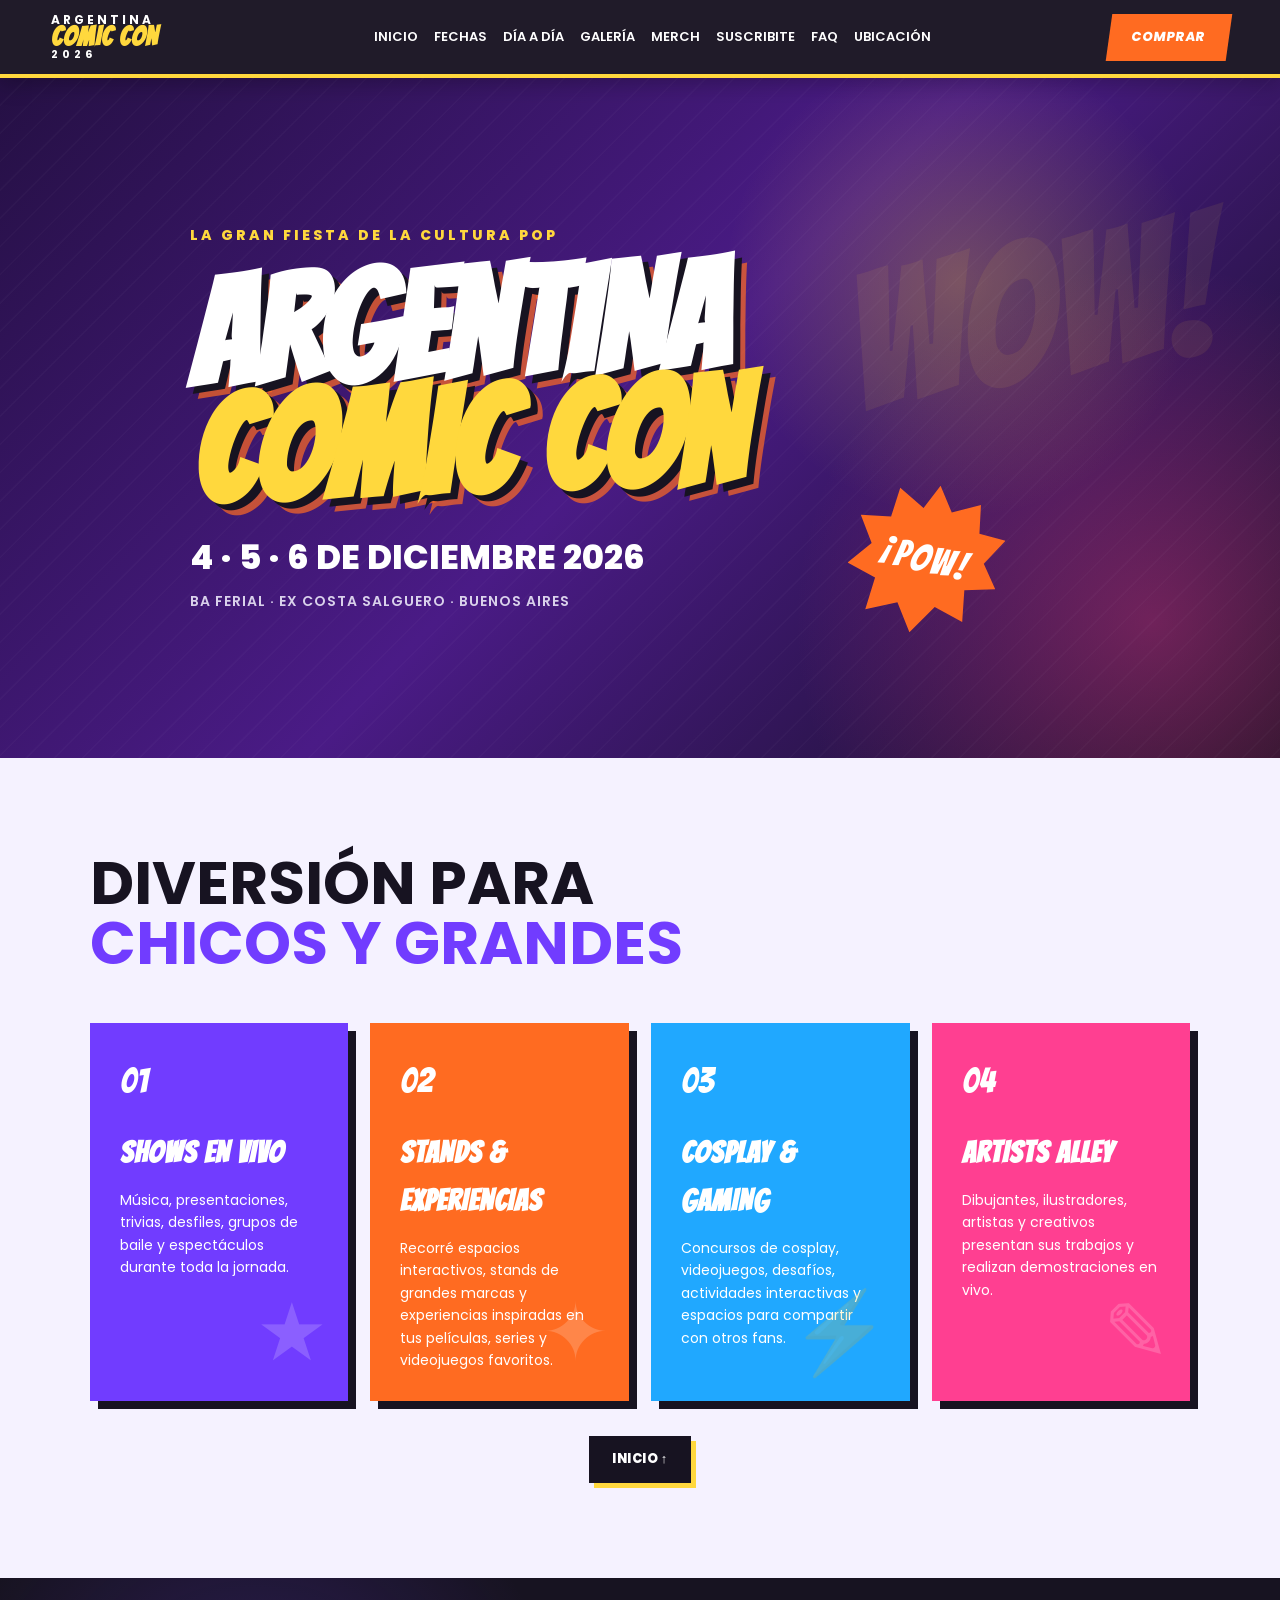
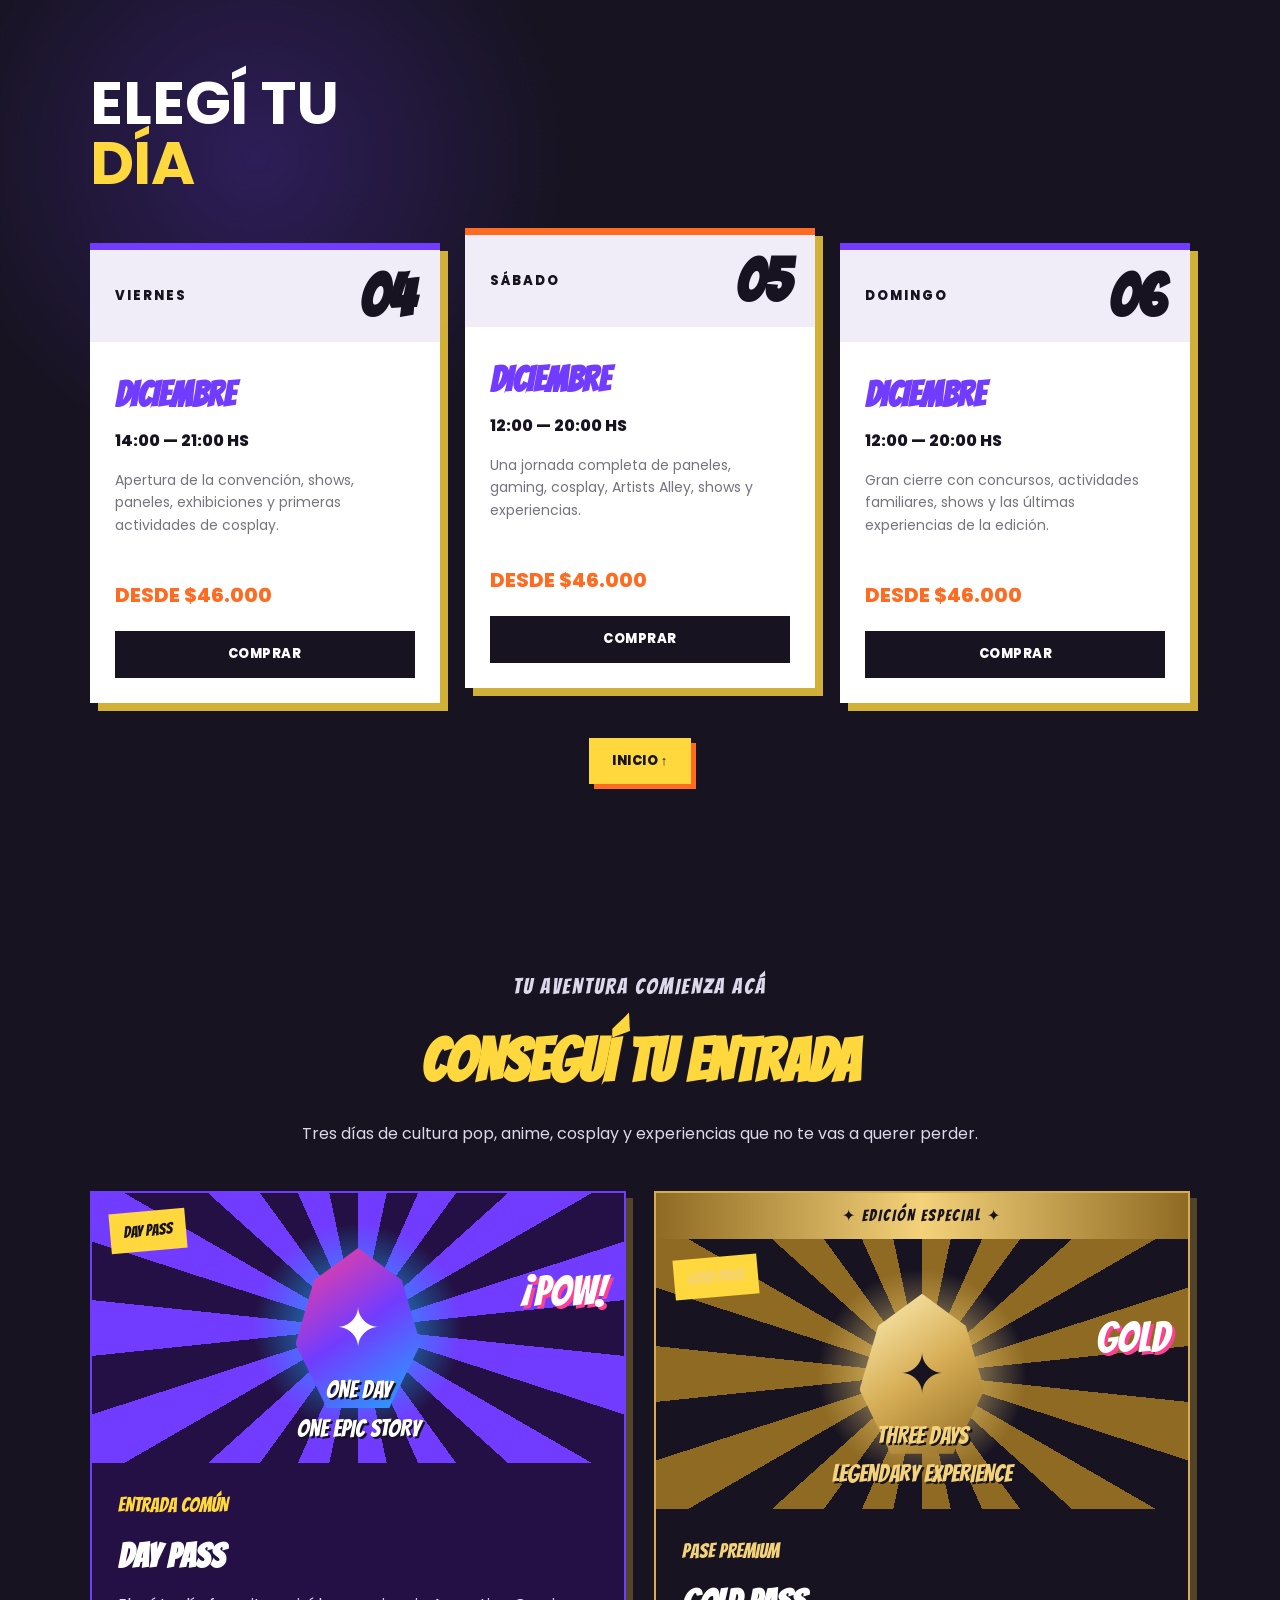
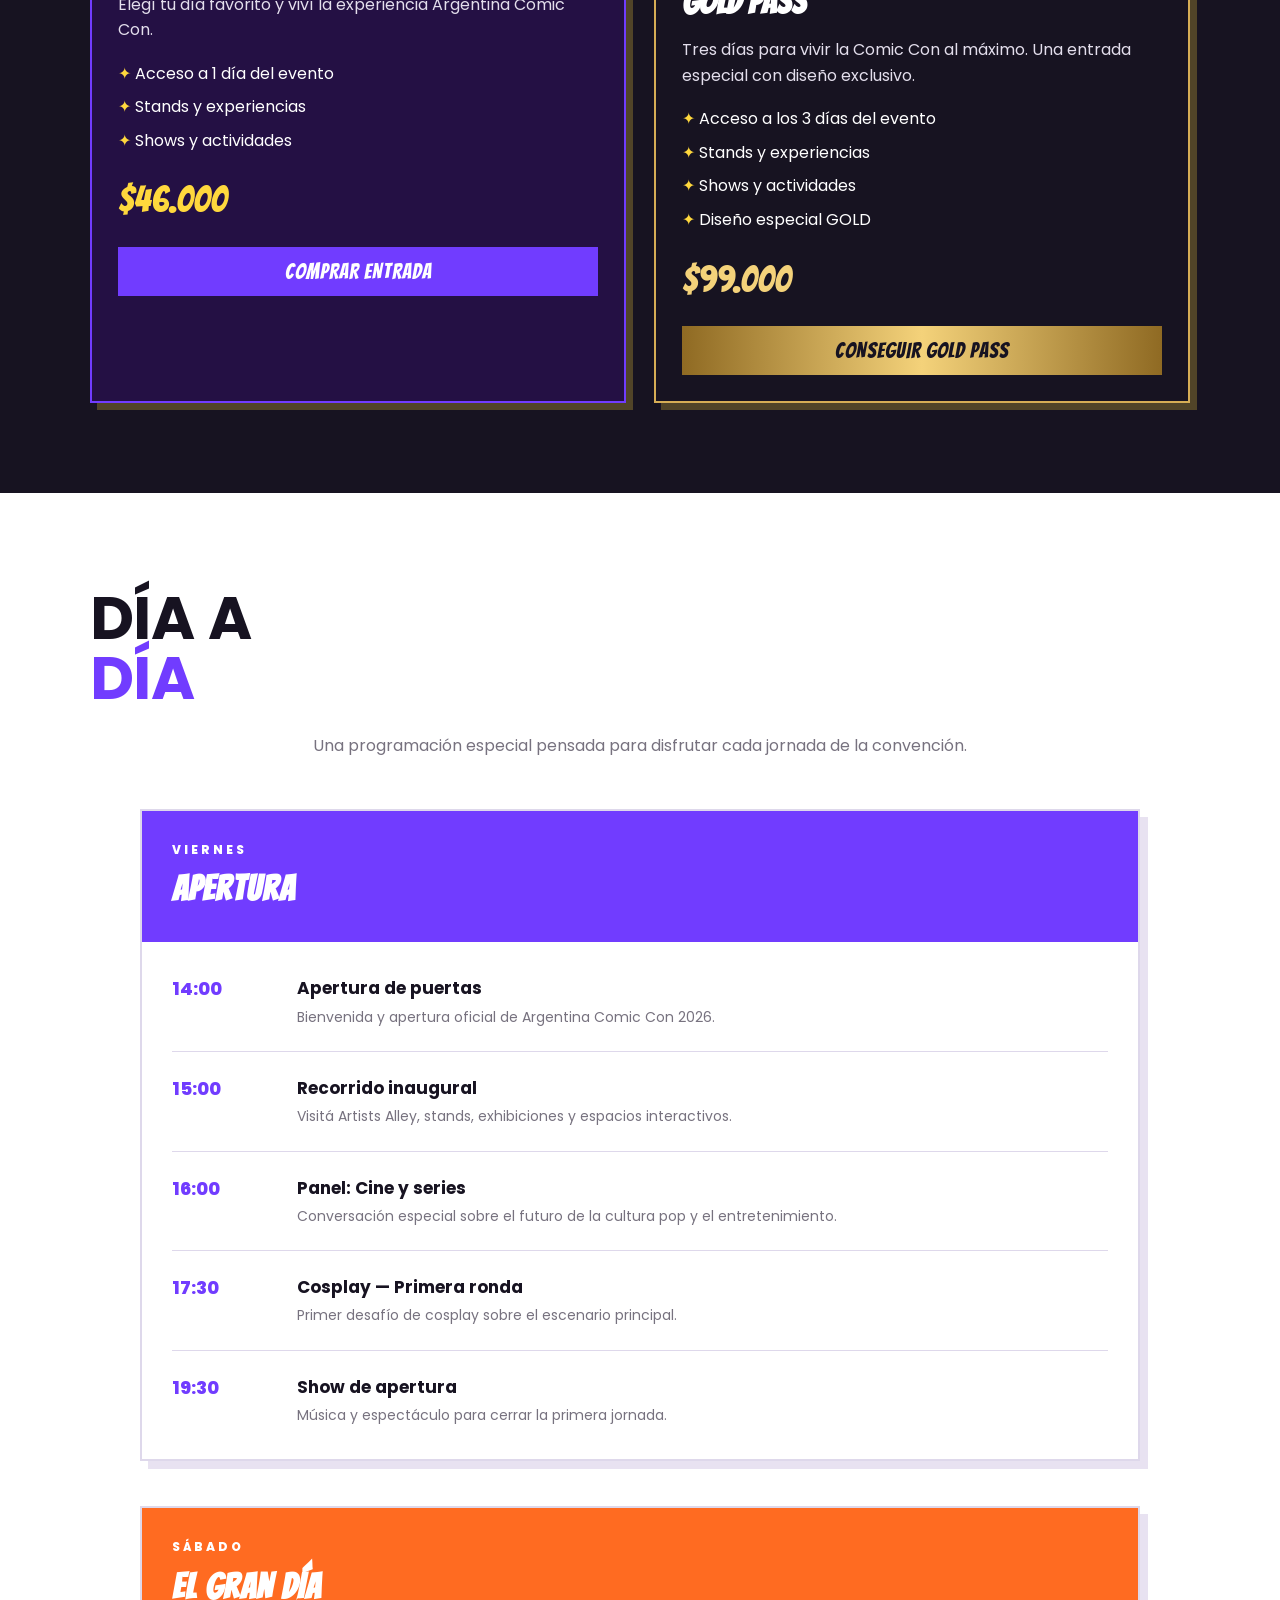
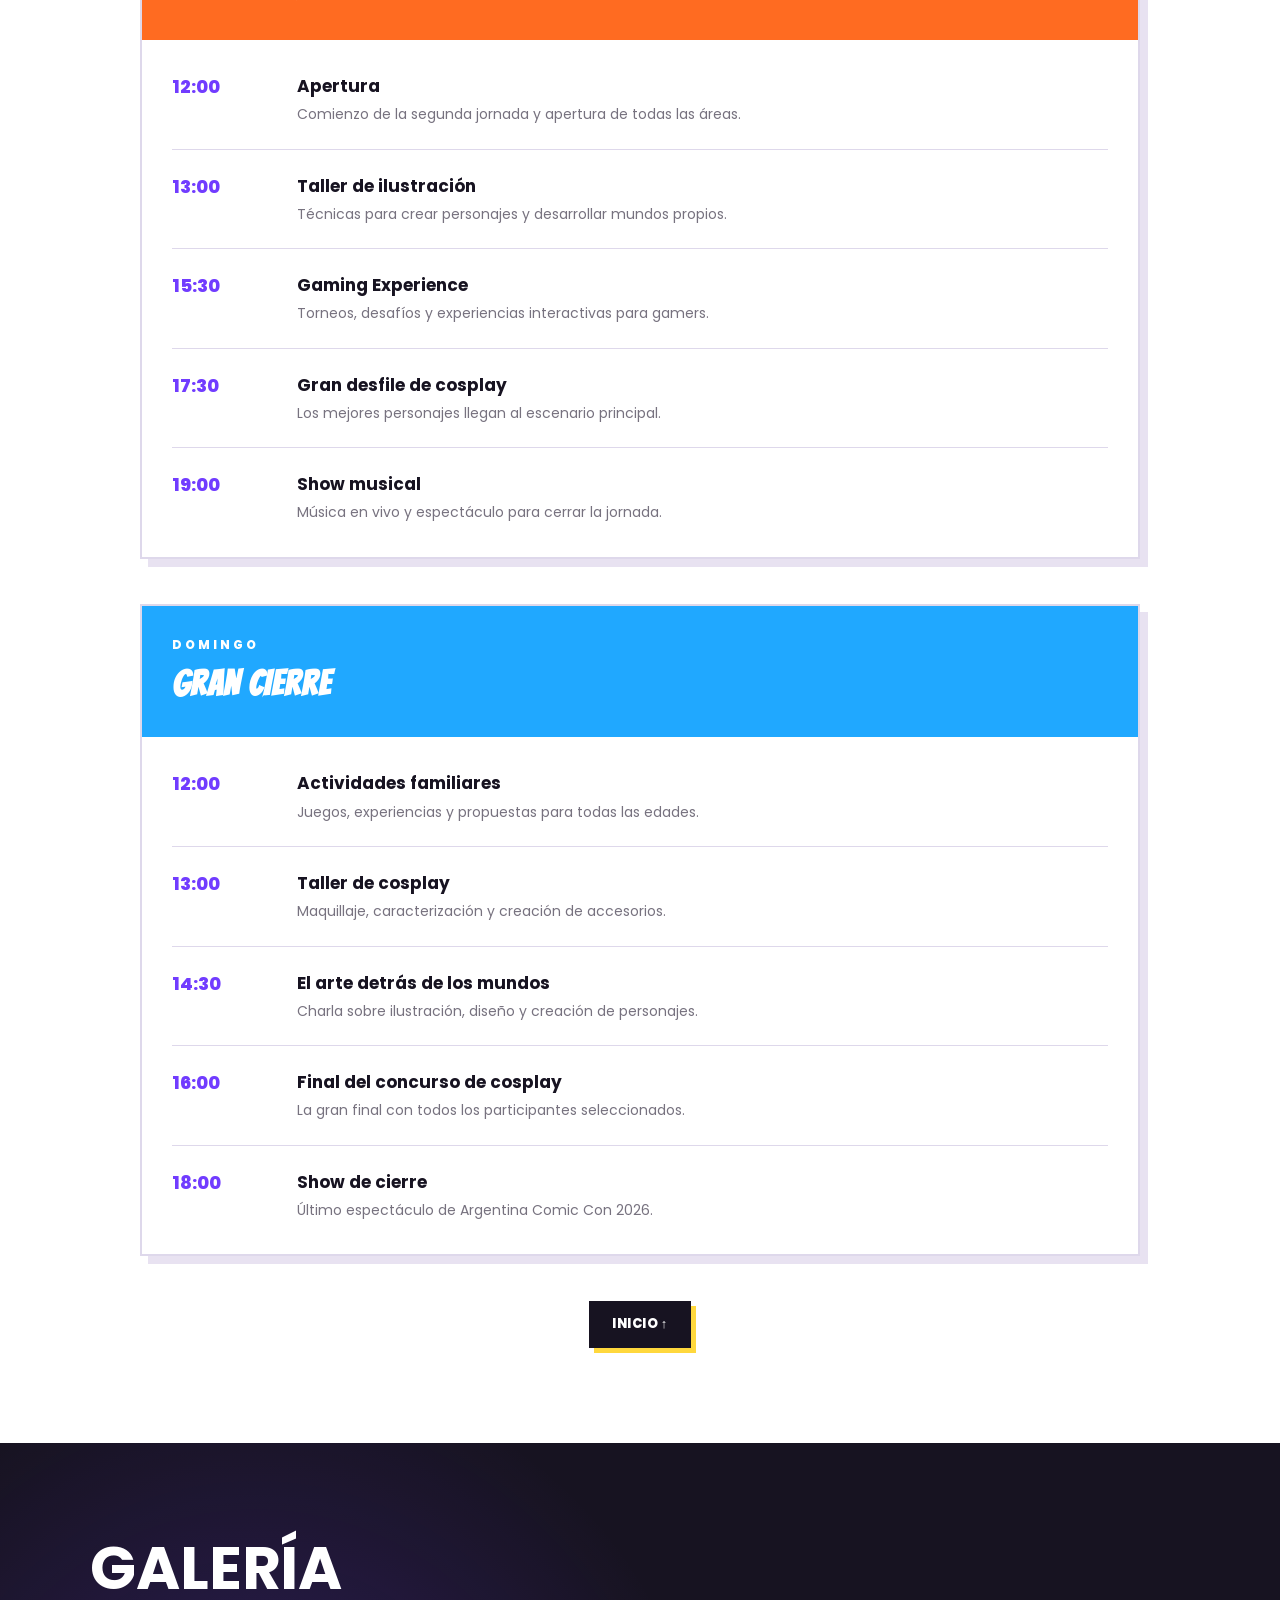
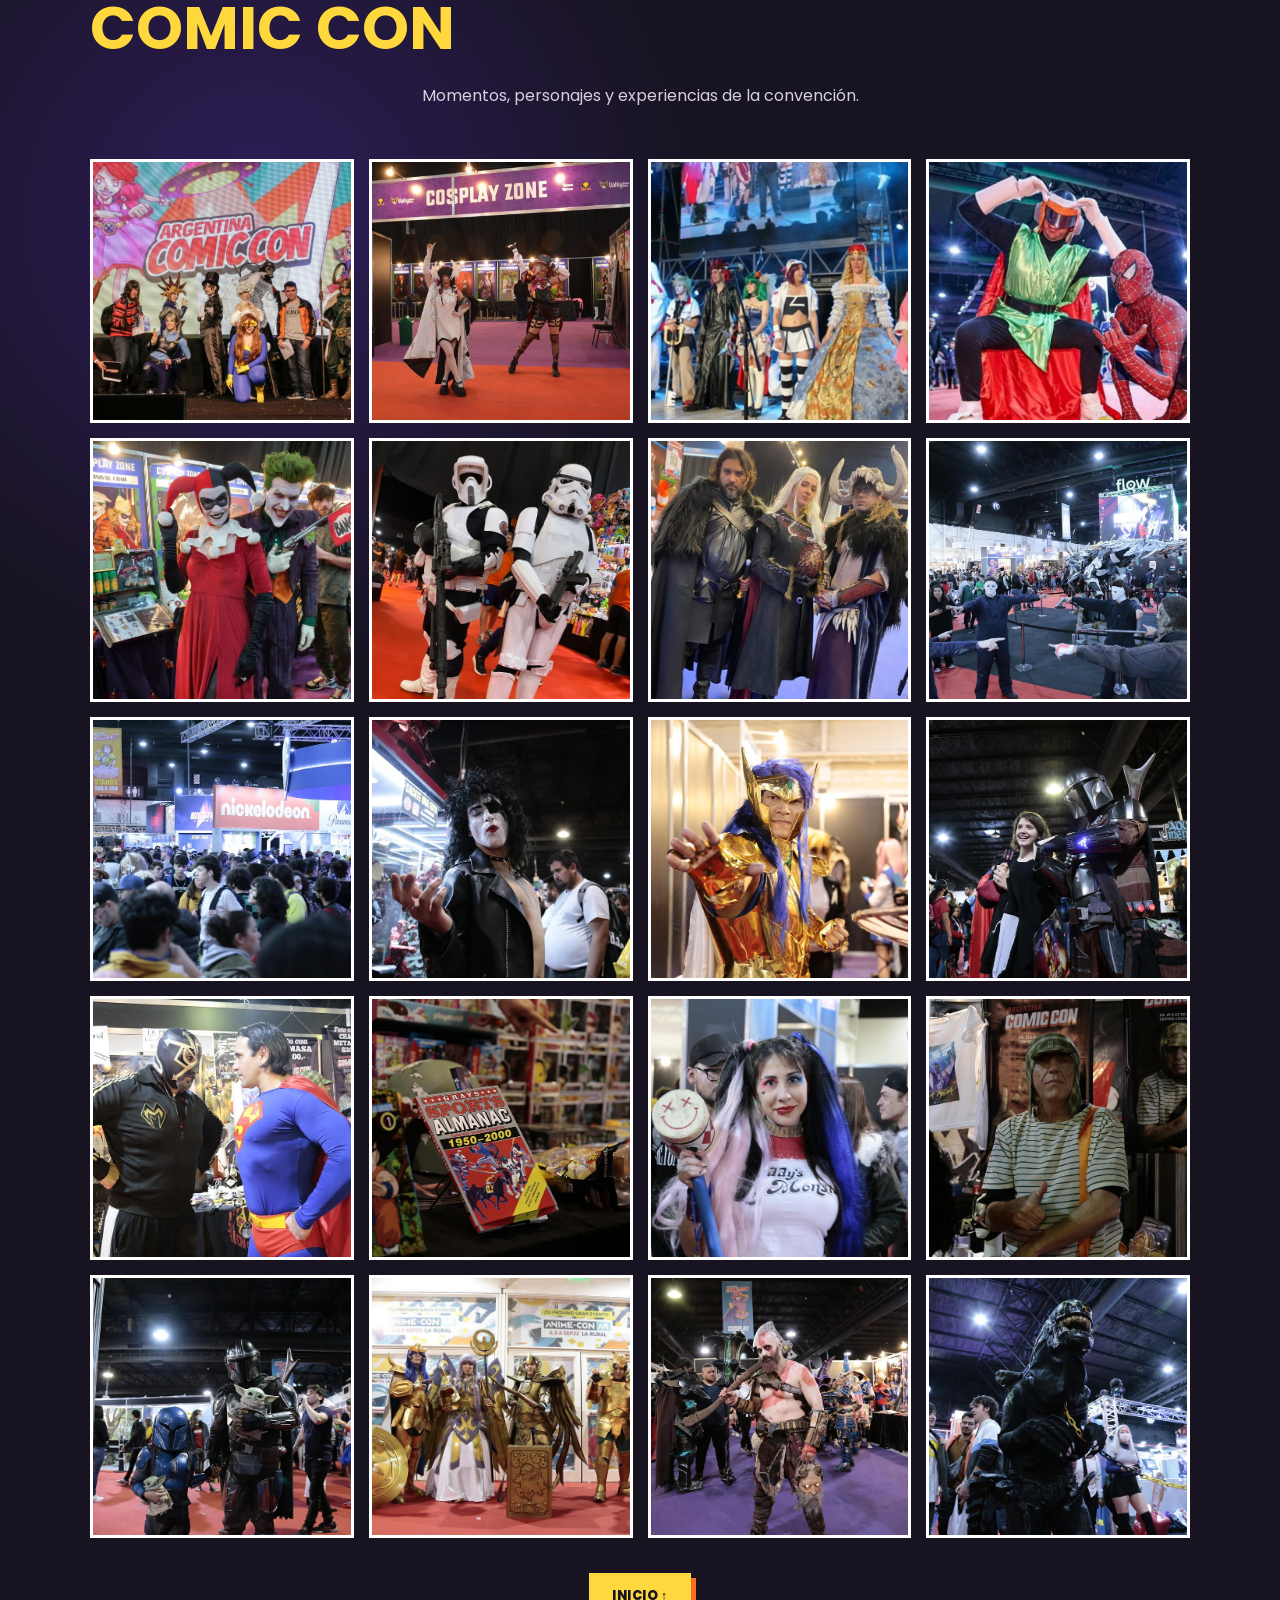
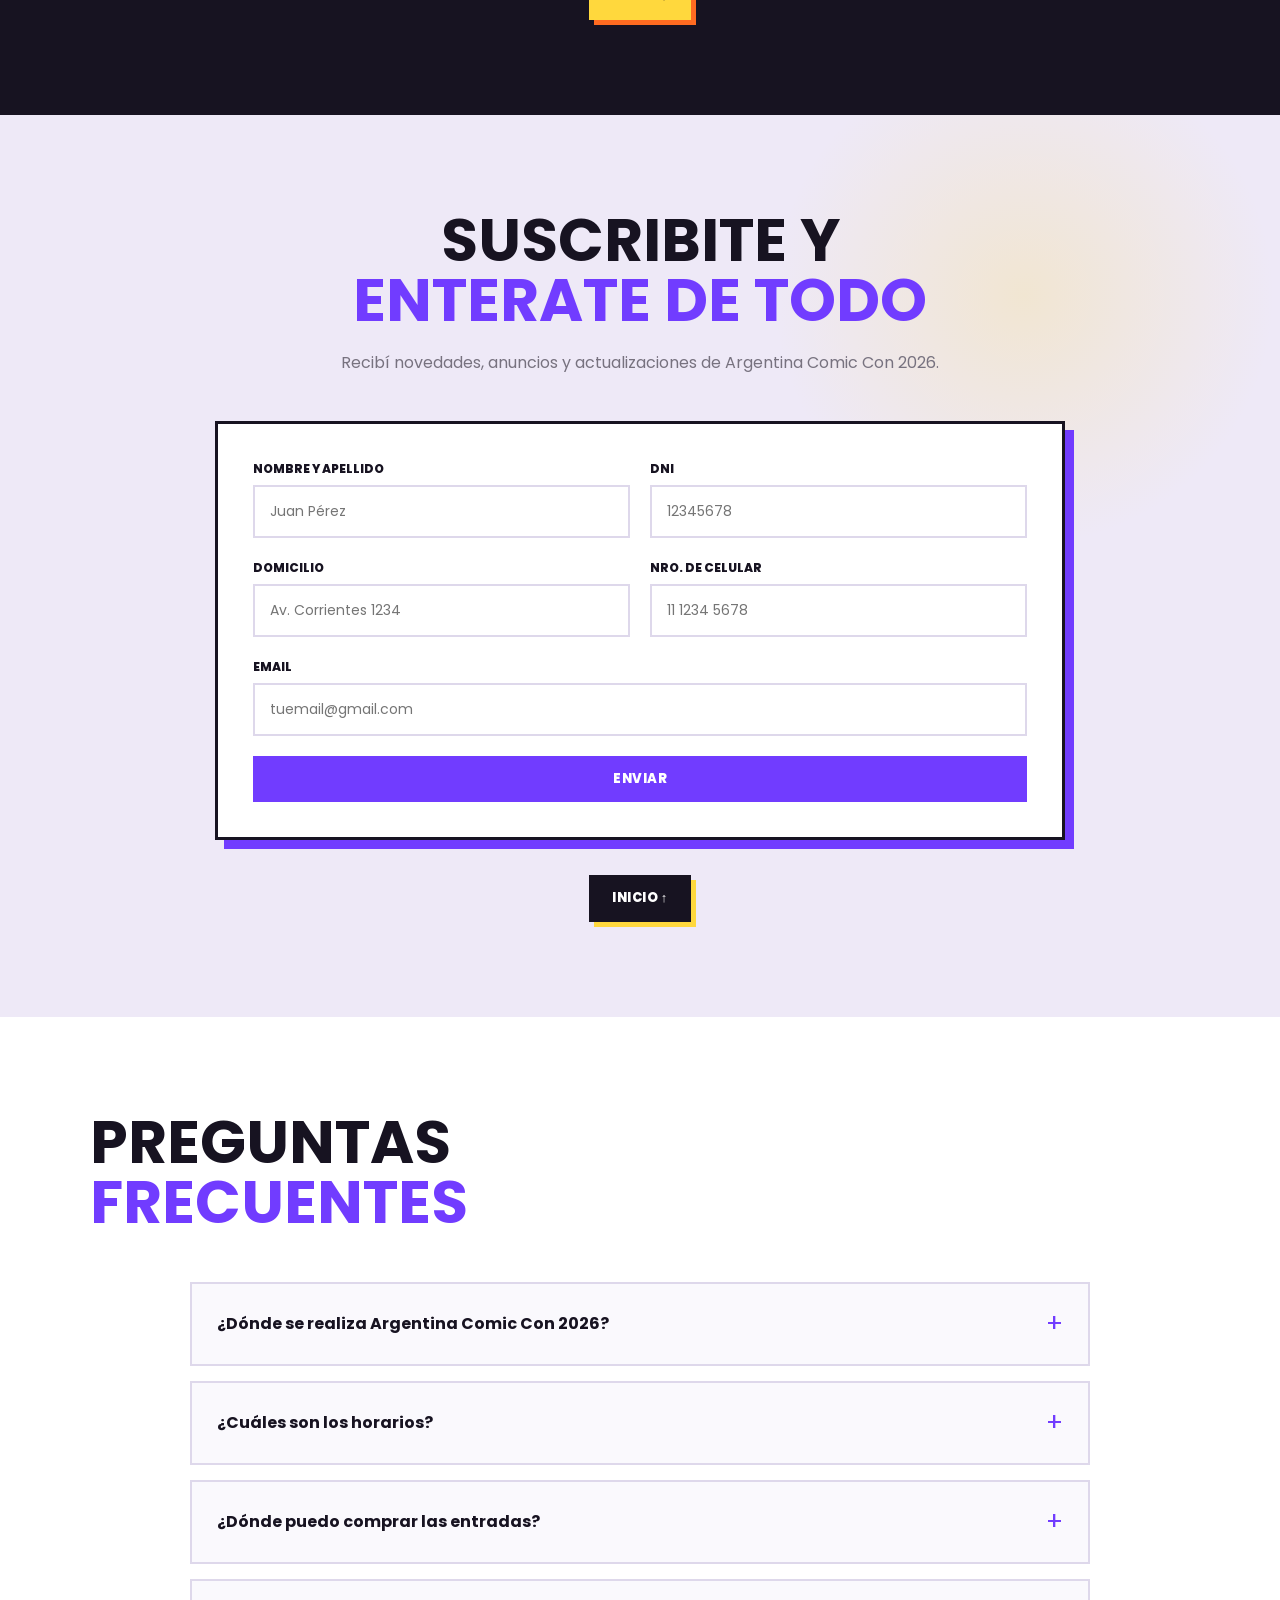
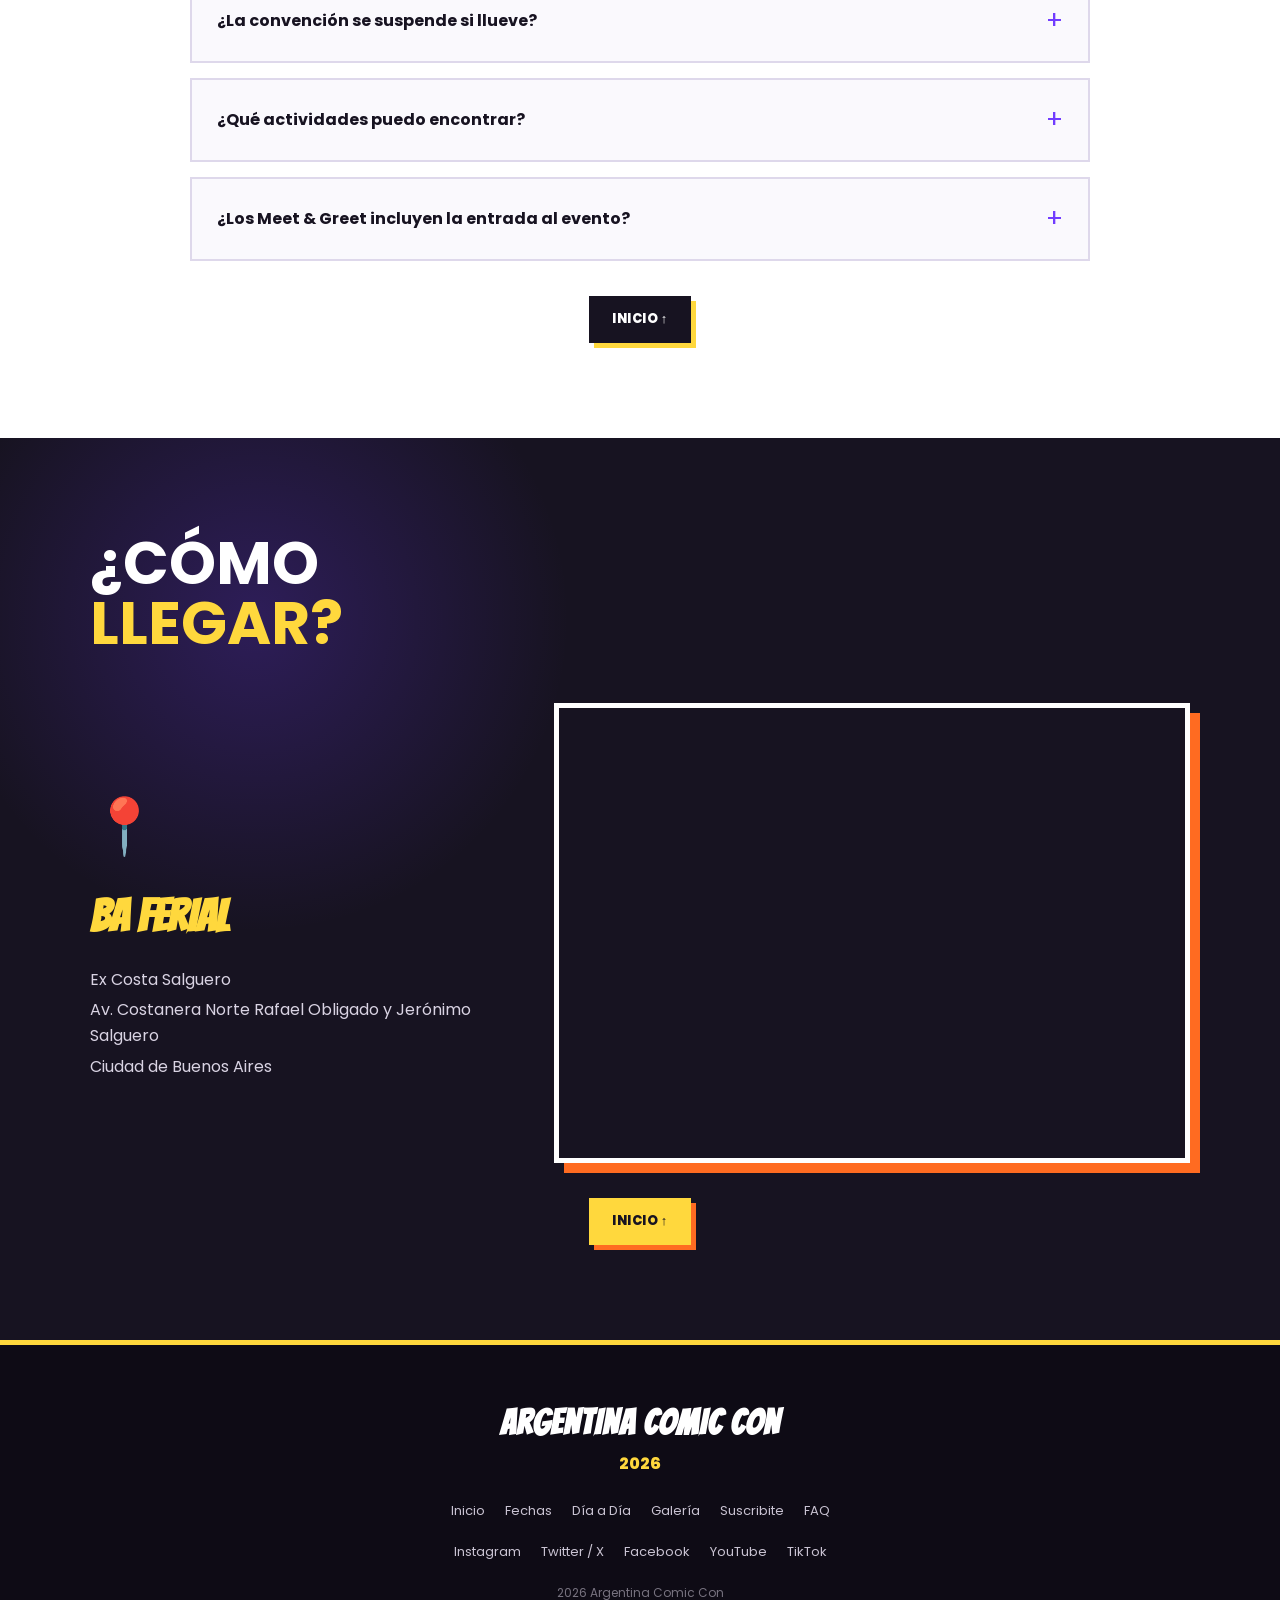
==== index.html @ 1d35cbb2 "first commit" ====
<!DOCTYPE html>

<html lang="es">

<head>

    <meta charset="UTF-8">

    <meta name="viewport" content="width=device-width, initial-scale=1.0">



    <title>Argentina Comic Con 2026</title>



    <link rel="preconnect" href="https://fonts.googleapis.com">

    <link rel="preconnect" href="https://fonts.gstatic.com" crossorigin>

    <link href="https://fonts.googleapis.com/css2?family=Bangers&family=Poppins:wght@300;400;500;600;700;800&display=swap" rel="stylesheet">



    <link rel="stylesheet" href="style.css">

</head>



<body>



    <header class="header">



        <a href="#inicio" class="logo">

            <span>ARGENTINA</span>

            <strong>COMIC CON</strong>

            <small>2026</small>

        </a>





        <nav class="nav">

            <a href="#inicio">Inicio</a>

            <a href="#fechas">Fechas</a>

            <a href="#dia-a-dia">Día a Día</a>

            <a href="#galeria">Galería</a>
            <a href="merch.html">MERCH</a>

            <a href="#suscribite">Suscribite</a>

            <a href="#faq">FAQ</a>

            <a href="#ubicacion">Ubicación</a>

        </nav>



        <a href="#tienda" class="btn btn-header">COMPRAR</a>



    </header>





    <main>



        <section id="inicio" class="hero">



            <div class="hero-overlay"></div>



            <div class="hero-content">



                <p class="eyebrow">LA GRAN FIESTA DE LA CULTURA POP</p>



                <h1>

                    ARGENTINA

                    <span>COMIC CON</span>

                </h1>



                <p class="hero-date">

                    4 · 5 · 6 DE DICIEMBRE 2026

                </p>



                <p class="hero-location">

                    BA FERIAL · EX COSTA SALGUERO · BUENOS AIRES

                </p>







            <div class="comic-burst">

                ¡POW!

            </div>



        </section>





        <section id="informacion" class="intro section">



            <div class="section-title">





                <h2>

                    DIVERSIÓN PARA

                    <strong>CHICOS Y GRANDES</strong>

                </h2>



            </div>



            <div class="intro-grid">



                <article class="info-card card-purple">



                    <div class="card-number">01</div>



                    <h3>SHOWS EN VIVO</h3>



                    <p>

                        Música, presentaciones, trivias, desfiles,

                        grupos de baile y espectáculos durante toda

                        la jornada.

                    </p>



                    <span class="card-icon">★</span>



                </article>





                <article class="info-card card-orange">



                    <div class="card-number">02</div>



                    <h3>STANDS & EXPERIENCIAS</h3>



                    <p>

                        Recorré espacios interactivos, stands de grandes

                        marcas y experiencias inspiradas en tus películas,

                        series y videojuegos favoritos.

                    </p>



                    <span class="card-icon">✦</span>



                </article>





                <article class="info-card card-blue">



                    <div class="card-number">03</div>



                    <h3>COSPLAY & GAMING</h3>



                    <p>

                        Concursos de cosplay, videojuegos, desafíos,

                        actividades interactivas y espacios para

                        compartir con otros fans.

                    </p>



                    <span class="card-icon">⚡</span>



                </article>





                <article class="info-card card-pink">



                    <div class="card-number">04</div>



                    <h3>ARTISTS ALLEY</h3>



                    <p>

                        Dibujantes, ilustradores, artistas y creativos

                        presentan sus trabajos y realizan demostraciones

                        en vivo.

                    </p>



                    <span class="card-icon">✎</span>



                </article>



            </div>



            <a href="#inicio" class="btn btn-back-top">INICIO ↑</a>



        </section>





        <section id="fechas" class="dates section dark-section">



            <div class="section-title light-title">





                <h2>

                    ELEGÍ TU

                    <strong>DÍA</strong>

                </h2>



            </div>



            <div class="dates-grid">





                <article class="date-card">



                    <div class="date-top">

                        <span>VIERNES</span>

                        <strong>04</strong>

                    </div>



                    <div class="date-content">



                        <h3>DICIEMBRE</h3>



                        <p class="time">

                            14:00 — 21:00 HS

                        </p>



                        <p>

                            Apertura de la convención, shows,

                            paneles, exhibiciones y primeras

                            actividades de cosplay.

                        </p>



                        <span class="price">

                            DESDE $46.000

                        </span>



                        <a href="#tienda" class="btn btn-buy">

                            COMPRAR

                        </a>



                    </div>



                </article>





                <article class="date-card featured-date">



                    <div class="date-top">

                        <span>SÁBADO</span>

                        <strong>05</strong>

                    </div>



                    <div class="date-content">



                        <h3>DICIEMBRE</h3>



                        <p class="time">

                            12:00 — 20:00 HS

                        </p>



                        <p>

                            Una jornada completa de paneles,

                            gaming, cosplay, Artists Alley,

                            shows y experiencias.

                        </p>



                        <span class="price">

                            DESDE $46.000

                        </span>



                        <a href="#tienda" class="btn btn-buy">

                            COMPRAR

                        </a>



                    </div>



                </article>





                <article class="date-card">



                    <div class="date-top">

                        <span>DOMINGO</span>

                        <strong>06</strong>

                    </div>



                    <div class="date-content">



                        <h3>DICIEMBRE</h3>



                        <p class="time">

                            12:00 — 20:00 HS

                        </p>



                        <p>

                            Gran cierre con concursos, actividades

                            familiares, shows y las últimas

                            experiencias de la edición.

                        </p>



                        <span class="price">

                            DESDE $46.000

                        </span>



                        <a href="#tienda" class="btn btn-buy">

                            COMPRAR

                        </a>



                    </div>



                </article>



            </div>



            <a href="#inicio" class="btn btn-back-top">INICIO ↑</a>



        </section>

        <section id="tienda" class="tienda">

    <div class="tienda-encabezado">

        <p class="etiqueta-seccion">TU AVENTURA COMIENZA ACÁ</p>

        <h2>CONSEGUÍ TU ENTRADA</h2>

        <p>

            Tres días de cultura pop, anime, cosplay y experiencias

            que no te vas a querer perder.

        </p>

    </div>



    <div class="entradas-contenedor">



        <!--*&#x20;ENTRADA COMÚN&#x20;*-->

        <article class="entrada-card entrada-comun">



            <div class="entrada-ilustracion anime-comun">

                <span class="anime-etiqueta">DAY PASS</span>

                <span class="anime-efecto">¡POW!</span>

                <div class="anime-personaje personaje-comun">

                    <span>✦</span>

                </div>

                <p class="anime-texto">ONE DAY<br>ONE EPIC STORY</p>

            </div>



            <div class="entrada-info">

                <span class="entrada-tipo">ENTRADA COMÚN</span>

                <h3>DAY PASS</h3>

                <p class="entrada-descripcion">

                    Elegí tu día favorito y viví la experiencia

                    Argentina Comic Con.

                </p>



                <ul>

                    <li>Acceso a 1 día del evento</li>

                    <li>Stands y experiencias</li>

                    <li>Shows y actividades</li>

                </ul>



                <p class="entrada-precio">$46.000</p>



                <button type="button" class="btn-entrada agregar-carrito" data-id="daypass" data-nombre="DAY PASS" data-precio="46000">COMPRAR ENTRADA</button>

            </div>



        </article>





        <!--*&#x20;PASE ESPECIAL GOLD&#x20;*-->

        <article class="entrada-card entrada-gold">



            <div class="gold-destacado">

                ✦ EDICIÓN ESPECIAL ✦

            </div>



            <div class="entrada-ilustracion anime-gold">

                <span class="anime-etiqueta gold-texto">GOLD PASS</span>

                <span class="anime-efecto gold-efecto">GOLD</span>

                <div class="anime-personaje personaje-gold">

                    <span>✦</span>

                </div>

                <p class="anime-texto gold-texto">

                    THREE DAYS<br>LEGENDARY EXPERIENCE

                </p>

            </div>



            <div class="entrada-info">

                <span class="entrada-tipo gold-texto">

                    PASE PREMIUM

                </span>



                <h3>GOLD PASS</h3>



                <p class="entrada-descripcion">

                    Tres días para vivir la Comic Con al máximo.

                    Una entrada especial con diseño exclusivo.

                </p>



                <ul>

                    <li>Acceso a los 3 días del evento</li>

                    <li>Stands y experiencias</li>

                    <li>Shows y actividades</li>

                    <li>Diseño especial GOLD</li>

                </ul>



                <p class="entrada-precio gold-texto">$99.000</p>



                <button type="button" class="btn-entrada btn-gold agregar-carrito" data-id="goldpass" data-nombre="GOLD PASS" data-precio="99000">CONSEGUIR GOLD PASS</button>

            </div>



        </article>





    </div>

    </div>


</section>





        <section id="dia-a-dia" class="schedule section">



            <div class="section-title">







                <h2>

                    DÍA A

                    <strong>DÍA</strong>

                </h2>



            </div>



            <p class="section-intro">

                Una programación especial pensada para disfrutar

                cada jornada de la convención.

            </p>



            <div class="schedule-list">







                <article class="schedule-day">



                    <div class="day-heading purple">





                        <div>

                            <small>VIERNES</small>

                            <h3>APERTURA</h3>

                        </div>



                    </div>



                    <div class="events">



                        <div class="event">

                            <time>14:00</time>

                            <div>

                                <h4>Apertura de puertas</h4>

                                <p>

                                    Bienvenida y apertura oficial

                                    de Argentina Comic Con 2026.

                                </p>

                            </div>

                        </div>



                        <div class="event">

                            <time>15:00</time>

                            <div>

                                <h4>Recorrido inaugural</h4>

                                <p>

                                    Visitá Artists Alley, stands,

                                    exhibiciones y espacios interactivos.

                                </p>

                            </div>

                        </div>



                        <div class="event">

                            <time>16:00</time>

                            <div>

                                <h4>Panel: Cine y series</h4>

                                <p>

                                    Conversación especial sobre el futuro

                                    de la cultura pop y el entretenimiento.

                                </p>

                            </div>

                        </div>



                        <div class="event">

                            <time>17:30</time>

                            <div>

                                <h4>Cosplay — Primera ronda</h4>

                                <p>

                                    Primer desafío de cosplay

                                    sobre el escenario principal.

                                </p>

                            </div>

                        </div>



                        <div class="event">

                            <time>19:30</time>

                            <div>

                                <h4>Show de apertura</h4>

                                <p>

                                    Música y espectáculo para cerrar

                                    la primera jornada.

                                </p>

                            </div>

                        </div>



                    </div>



                </article>





                <article class="schedule-day">



                    <div class="day-heading orange">





                        <div>

                            <small>SÁBADO</small>

                            <h3>EL GRAN DÍA</h3>

                        </div>



                    </div>



                    <div class="events">



                        <div class="event">

                            <time>12:00</time>

                            <div>

                                <h4>Apertura</h4>

                                <p>

                                    Comienzo de la segunda jornada

                                    y apertura de todas las áreas.

                                </p>

                            </div>

                        </div>



                        <div class="event">

                            <time>13:00</time>

                            <div>

                                <h4>Taller de ilustración</h4>

                                <p>

                                    Técnicas para crear personajes

                                    y desarrollar mundos propios.

                                </p>

                            </div>

                        </div>



                        <div class="event">

                            <time>15:30</time>

                            <div>

                                <h4>Gaming Experience</h4>

                                <p>

                                    Torneos, desafíos y experiencias

                                    interactivas para gamers.

                                </p>

                            </div>

                        </div>



                        <div class="event">

                            <time>17:30</time>

                            <div>

                                <h4>Gran desfile de cosplay</h4>

                                <p>

                                    Los mejores personajes llegan

                                    al escenario principal.

                                </p>

                            </div>

                        </div>



                        <div class="event">

                            <time>19:00</time>

                            <div>

                                <h4>Show musical</h4>

                                <p>

                                    Música en vivo y espectáculo

                                    para cerrar la jornada.

                                </p>

                            </div>

                        </div>



                    </div>



                </article>







                <article class="schedule-day">



                    <div class="day-heading blue">





                        <div>

                            <small>DOMINGO</small>

                            <h3>GRAN CIERRE</h3>

                        </div>



                    </div>



                    <div class="events">



                        <div class="event">

                            <time>12:00</time>

                            <div>

                                <h4>Actividades familiares</h4>

                                <p>

                                    Juegos, experiencias y propuestas

                                    para todas las edades.

                                </p>

                            </div>

                        </div>



                        <div class="event">

                            <time>13:00</time>

                            <div>

                                <h4>Taller de cosplay</h4>

                                <p>

                                    Maquillaje, caracterización y

                                    creación de accesorios.

                                </p>

                            </div>

                        </div>



                        <div class="event">

                            <time>14:30</time>

                            <div>

                                <h4>El arte detrás de los mundos</h4>

                                <p>

                                    Charla sobre ilustración,

                                    diseño y creación de personajes.

                                </p>

                            </div>

                        </div>



                        <div class="event">

                            <time>16:00</time>

                            <div>

                                <h4>Final del concurso de cosplay</h4>

                                <p>

                                    La gran final con todos los

                                    participantes seleccionados.

                                </p>

                            </div>

                        </div>



                        <div class="event">

                            <time>18:00</time>

                            <div>

                                <h4>Show de cierre</h4>

                                <p>

                                    Último espectáculo de Argentina

                                    Comic Con 2026.

                                </p>

                            </div>

                        </div>



                    </div>



                </article>



            </div>



            <a href="#inicio" class="btn btn-back-top">INICIO ↑</a>



        </section>





        <section id="galeria" class="gallery section dark-section">



            <div class="section-title light-title">





                <h2>

                    GALERÍA

                    <strong>COMIC CON</strong>

                </h2>



            </div>



            <p class="section-intro light-text">

                Momentos, personajes y experiencias de la convención.

            </p>



            <div class="gallery-grid">



                <div class="gallery-item">

                    <img src="IMG/1.jpg" alt="Galería Comic Con 01">

                </div>



                <div class="gallery-item">

                    <img src="IMG/2.jpg" alt="Galería Comic Con 02">



                </div>



                <div class="gallery-item">

                    <img src="IMG/3.png" alt="Galería Comic Con 03">



                </div>



                <div class="gallery-item">

                    <img src="IMG/4.jpg" alt="Galería Comic Con 04">



                </div>



                <div class="gallery-item">

                    <img src="IMG/6.jpg" alt="Galería Comic Con 05">



                </div>



                <div class="gallery-item">

                    <img src="IMG/7.jpg" alt="Galería Comic Con 06">



                </div>



                <div class="gallery-item">

                    <img src="IMG/8.jpg" alt="Galería Comic Con 07">



                </div>



                <div class="gallery-item">

                    <img src="IMG/9.jpg" alt="Galería Comic Con 08">



                </div>



                <div class="gallery-item">

                    <img src="IMG/11.jpg" alt="Galería Comic Con 09">



                </div>



                <div class="gallery-item">

                    <img src="IMG/12.jpg" alt="Galería Comic Con 10">



                </div>



                <div class="gallery-item">

                    <img src="IMG/13.jpg" alt="Galería Comic Con 11">



                </div>



                <div class="gallery-item">

                    <img src="IMG/14.jpg" alt="Galería Comic Con 12">



                </div>



                <div class="gallery-item">

                    <img src="IMG/15.jpg" alt="Galería Comic Con 13">



                </div>



                <div class="gallery-item">

                    <img src="IMG/16.jpg" alt="Galería Comic Con 14">



                </div>



                <div class="gallery-item">

                    <img src="IMG/17.jpg" alt="Galería Comic Con 15">



                </div>



                <div class="gallery-item">

                    <img src="IMG/18.jpg" alt="Galería Comic Con 16">



                </div>



                <div class="gallery-item">

                    <img src="IMG/19.jpg" alt="Galería Comic Con 17">



                </div>



                <div class="gallery-item">

                    <img src="IMG/27.jpg" alt="Galería Comic Con 18">



                </div>



                <div class="gallery-item">

                    <img src="IMG/26.jpg" alt="Galería Comic Con 19">



                </div>



                <div class="gallery-item">

                    <img src="IMG/24.jpg" alt="Galería Comic Con 20">



                </div>



            </div>



            <a href="#inicio" class="btn btn-back-top">INICIO ↑</a>



        </section>





        <section id="suscribite" class="subscribe section">



            <div class="subscribe-content">



                <div class="section-title">







                    <h2>

                        SUSCRIBITE Y

                        <strong>ENTERATE DE TODO</strong>

                    </h2>



                </div>



                <p>

                    Recibí novedades, anuncios y actualizaciones

                    de Argentina Comic Con 2026.

                </p>



            </div>





            <form class="subscribe-form">



                <div class="form-group">

                    <label for="nombre">Nombre y apellido</label>

                    <input

                        type="text"

                        id="nombre"

                        name="nombre"

                        placeholder="Juan Pérez"

                    >

                </div>



                <div class="form-group">

                    <label for="dni">DNI</label>

                    <input

                        type="text"

                        id="dni"

                        name="dni"

                        placeholder="12345678"

                    >

                </div>



                <div class="form-group">

                    <label for="domicilio">Domicilio</label>

                    <input

                        type="text"

                        id="domicilio"

                        name="domicilio"

                        placeholder="Av. Corrientes 1234"

                    >

                </div>



                <div class="form-group">

                    <label for="celular">Nro. de celular</label>

                    <input

                        type="tel"

                        id="celular"

                        name="celular"

                        placeholder="11 1234 5678"

                    >

                </div>



                <div class="form-group full-width">

                    <label for="email">Email</label>

                    <input

                        type="email"

                        id="email"

                        name="email"

                        placeholder="tuemail@gmail.com"

                    >

                </div>



                <button type="submit" class="btn btn-submit">

                    ENVIAR

                </button>



            </form>



            <a href="#inicio" class="btn btn-back-top">INICIO ↑</a>



        </section>





        <section id="faq" class="faq section">



            <div class="section-title">







                <h2>

                    PREGUNTAS

                    <strong>FRECUENTES</strong>

                </h2>



            </div>



            <div class="faq-list">



                <details>

                    <summary>

                        ¿Dónde se realiza Argentina Comic Con 2026?

                        <span>+</span>

                    </summary>



                    <p>

                        La convención se realiza en BA Ferial,

                        ex Costa Salguero, en la Ciudad de Buenos Aires.

                    </p>

                </details>





                <details>

                    <summary>

                        ¿Cuáles son los horarios?

                        <span>+</span>

                    </summary>



                    <p>

                        El viernes 4 de diciembre el evento funciona

                        de 14:00 a 21:00 hs. El sábado 5 y domingo 6

                        funciona de 12:00 a 20:00 hs.

                    </p>

                </details>





                <details>

                    <summary>

                        ¿Dónde puedo comprar las entradas?

                        <span>+</span>

                    </summary>



                    <p>

                        Las entradas se comercializan a través del

                        sistema oficial de venta indicado por la

                        organización del evento.

                    </p>

                </details>





                <details>

                    <summary>

                        ¿La convención se suspende si llueve?

                        <span>+</span>

                    </summary>



                    <p>

                        No. La organización informa que el evento

                        no se cancela por lluvia.

                    </p>

                </details>





                <details>

                    <summary>

                        ¿Qué actividades puedo encontrar?

                        <span>+</span>

                    </summary>



                    <p>

                        Hay shows, paneles, talleres, videojuegos,

                        cosplay, exhibiciones, experiencias interactivas,

                        Artists Alley, Meet & Greets y propuestas

                        gastronómicas, entre otras actividades.

                    </p>

                </details>





                <details>

                    <summary>

                        ¿Los Meet & Greet incluyen la entrada al evento?

                        <span>+</span>

                    </summary>



                    <p>

                        No. Los pases Meet & Greet y las entradas

                        generales de la convención son productos

                        diferentes.

                    </p>

                </details>



            </div>



            <a href="#inicio" class="btn btn-back-top">INICIO ↑</a>



        </section>







        <section id="ubicacion" class="location section dark-section">



            <div class="section-title light-title">





                <h2>

                    ¿CÓMO

                    <strong>LLEGAR?</strong>

                </h2>



            </div>



            <div class="location-grid">



                <div class="location-info">



                    <div class="location-icon">

                        📍

                    </div>



                    <h3>BA FERIAL</h3>



                    <p>

                        Ex Costa Salguero

                    </p>



                    <p>

                        Av. Costanera Norte Rafael Obligado

                        y Jerónimo Salguero

                    </p>



                    <p>

                        Ciudad de Buenos Aires

                    </p>



                </div>





                <div class="map-container">





                    <iframe

                        src="https://www.google.com/maps?q=Centro%20Costa%20Salguero%20Buenos%20Aires&output=embed"

                        width="100%"

                        height="450"

                        style="border:0;"

                        loading="lazy"

                        title="Mapa BA Ferial">

                    </iframe>



                </div>



            </div>



            <a href="#inicio" class="btn btn-back-top">INICIO ↑</a>



        </section>



    </main>





    <footer class="footer">



        <div class="footer-logo">

            <strong>ARGENTINA COMIC CON</strong>

            <span>2026</span>

        </div>



        <div class="footer-links">



            <a href="#inicio">Inicio</a>

            <a href="#fechas">Fechas</a>

            <a href="#dia-a-dia">Día a Día</a>

            <a href="#galeria">Galería</a>

            <a href="#suscribite">Suscribite</a>

            <a href="#faq">FAQ</a>



        </div>



        <div class="socials">



            <a href="https://www.instagram.com/argcomiccon/?hl=es">Instagram</a>

            <a href="https://x.com/ArgComicCon">Twitter / X</a>

            <a href="https://www.facebook.com/argcomiccon/?locale=es_LA">Facebook</a>

            <a href="https://www.youtube.com/@ArgComicCon">YouTube</a>

            <a href="https://www.tiktok.com/@argcomiccon">TikTok</a>



        </div>



        <p class="copyright">

            2026 Argentina Comic Con&#x20;

        </p>



    </footer>

<script src="script.js"></script>

</body>

</html>
---- style.css ----
* {
    margin: 0;
    padding: 0;
    box-sizing: border-box;
}

html {
    overflow-x: hidden;
    scroll-behavior: smooth;
}

body {
    overflow-x: hidden;
    font-family: "Poppins", sans-serif;
    background: #f5f2ff;
    color: #171321;
    line-height: 1.6;
}

img {
    max-width: 100%;
    display: block;
}

a {
    text-decoration: none;
    color: inherit;
}

button,
input {
    font-family: inherit;
}




:root {
    --purple: #713cff;
    --dark-purple: #241044;
    --orange: #ff6b21;
    --yellow: #ffd83d;
    --blue: #20a8ff;
    --pink: #ff3f91;
    --dark: #171321;
    --white: #ffffff;
    --light: #f5f2ff;
    --gray: #77727f;
    --border: #ded8eb;
}




.header {
    position: sticky;
    top: 0;
    z-index: 1000;

    width: 100%;
    min-height: 78px;

    display: flex;
    align-items: center;
    justify-content: space-between;
    gap: 18px;
    flex-wrap: nowrap;

    padding: 12px 4%;

    background: rgba(23, 19, 33, 0.96);
    color: var(--white);

    border-bottom: 4px solid var(--yellow);
    box-shadow: 0 5px 20px rgba(0, 0, 0, 0.25);
}




.logo {
    flex: 0 0 auto;
    display: flex;
    flex-direction: column;
    line-height: 0.9;
    min-width: 145px;
}

.logo span {
    font-size: 12px;
    font-weight: 700;
    letter-spacing: 3px;
}

.logo strong {
    font-family: "Bangers", cursive;
    font-size: 27px;
    letter-spacing: 1px;
    color: var(--yellow);
}

.logo small {
    font-size: 11px;
    font-weight: 700;
    letter-spacing: 4px;
}




.nav {
    flex: 1 1 auto;
    min-width: 0;
    display: flex;
    align-items: center;
    justify-content: center;
    gap: clamp(10px, 1.25vw, 22px);
    flex-wrap: nowrap;
}

.nav a {
    position: relative;

    font-size: 13px;
    font-weight: 600;
    text-transform: uppercase;

    transition: 0.25s ease;
}

.nav a::after {
    content: "";
    position: absolute;
    left: 0;
    bottom: -6px;

    width: 0;
    height: 3px;

    background: var(--yellow);

    transition: 0.25s ease;
}

.nav a:hover {
    color: var(--yellow);
}

.nav a:hover::after {
    width: 100%;
}




.btn {
    display: inline-flex;
    align-items: center;
    justify-content: center;

    padding: 13px 23px;

    border: none;
    cursor: pointer;

    font-size: 13px;
    font-weight: 800;
    letter-spacing: 0.5px;

    text-transform: uppercase;

    transition: 0.25s ease;
}

.btn-header {
    flex: 0 0 auto;
    white-space: nowrap;
    background: var(--orange);
    color: white;

    transform: skew(-8deg);
}

.btn-header:hover {
    background: var(--yellow);
    color: var(--dark);
    transform: skew(-8deg) translateY(-3px);
}

.btn-primary {
    background: var(--yellow);
    color: var(--dark);
    box-shadow: 5px 5px 0 var(--dark);
}

.btn-primary:hover {
    transform: translate(-3px, -3px);
    box-shadow: 8px 8px 0 var(--dark);
}

.btn-secondary {
    background: transparent;
    color: white;
    border: 2px solid white;
}

.btn-secondary:hover {
    background: white;
    color: var(--dark);
}




.hero {
    position: relative;
    min-height: 680px;

    display: flex;
    align-items: center;

    overflow: hidden;

    background:
        radial-gradient(circle at 75% 30%, rgba(255, 216, 61, 0.25), transparent 22%),
        radial-gradient(circle at 90% 80%, rgba(255, 63, 145, 0.35), transparent 28%),
        linear-gradient(135deg, #251044 0%, #4a1b86 50%, #151022 100%);
}

.hero::before {
    content: "WOW!";
    position: absolute;
    right: 5%;
    top: 12%;

    font-family: "Bangers", cursive;
    font-size: clamp(90px, 15vw, 230px);

    color: rgba(255, 216, 61, 0.08);

    transform: rotate(-10deg);
}

.hero-overlay {
    position: absolute;
    inset: 0;

    background:
        repeating-linear-gradient(
            135deg,
            transparent,
            transparent 18px,
            rgba(255, 255, 255, 0.025) 19px,
            rgba(255, 255, 255, 0.025) 20px
        );
}

.hero-content {
    position: relative;
    z-index: 2;

    width: min(900px, 90%);

    margin: 0 auto;
    padding: 90px 0;
}

.eyebrow {
    margin-bottom: 15px;

    color: var(--yellow);

    font-size: 14px;
    font-weight: 800;
    letter-spacing: 3px;
}

.hero h1 {
    font-family: "Bangers", cursive;

    font-size: clamp(75px, 12vw, 150px);
    line-height: 0.78;

    color: white;

    text-shadow:
        7px 7px 0 var(--dark),
        12px 12px 0 rgba(255, 107, 33, 0.7);

    transform: rotate(-2deg);
}

.hero h1 span {
    display: block;
    color: var(--yellow);
}

.hero-date {
    margin-top: 35px;

    font-size: clamp(20px, 3vw, 34px);
    font-weight: 800;

    color: white;
}

.hero-location {
    margin-top: 5px;

    color: #d9d1eb;

    font-size: 14px;
    font-weight: 600;
    letter-spacing: 1px;
}

.hero-buttons {
    display: flex;
    gap: 18px;
    margin-top: 35px;
    flex-wrap: wrap;
}

.comic-burst {
    position: absolute;
    right: 10%;
    bottom: 12%;

    width: 150px;
    height: 150px;

    display: flex;
    align-items: center;
    justify-content: center;

    background: var(--orange);
    color: white;

    font-family: "Bangers", cursive;
    font-size: 38px;
    letter-spacing: 2px;

    clip-path: polygon(
        50% 0%,
        61% 16%,
        79% 7%,
        82% 26%,
        100% 27%,
        89% 45%,
        100% 60%,
        80% 65%,
        83% 86%,
        63% 80%,
        50% 100%,
        38% 82%,
        18% 91%,
        20% 69%,
        0% 63%,
        13% 47%,
        2% 30%,
        22% 27%,
        24% 7%,
        42% 17%
    );

    transform: rotate(12deg);
}




.section {
    padding: 95px 7%;
}
.section {
    scroll-margin-top: 95px;
}

.btn-back-top {
    display: flex;
    width: max-content;
    margin: 35px auto 0;
    background: var(--dark);
    color: var(--white);
    box-shadow: 5px 5px 0 var(--yellow);
}

.btn-back-top:hover {
    background: var(--purple);
    color: var(--white);
    transform: translateY(-3px);
}

.dark-section .btn-back-top {
    background: var(--yellow);
    color: var(--dark);
    box-shadow: 5px 5px 0 var(--orange);
}

.dark-section .btn-back-top:hover {
    background: var(--orange);
    color: var(--white);
}


.section-title {
    margin-bottom: 50px;
}

.section-title > span {
    display: block;

    margin-bottom: 4px;

    color: var(--purple);

    font-size: 13px;
    font-weight: 800;
    letter-spacing: 3px;
}

.section-title h2 {
    font-size: clamp(35px, 5vw, 60px);
    line-height: 1;
    text-transform: uppercase;
}

.section-title h2 strong {
    display: block;
    color: var(--purple);
}

.light-title > span {
    color: var(--yellow);
}

.light-title h2 {
    color: white;
}

.light-title h2 strong {
    color: var(--yellow);
}

.section-intro {
    max-width: 700px;
    margin: -25px auto 50px;

    text-align: center;

    color: var(--gray);
}

.light-text {
    color: #d6d0df;
}




.intro {
    background: var(--light);
}

.intro-grid {
    display: grid;
    grid-template-columns: repeat(4, minmax(0, 1fr));
    gap: 22px;
}

.info-card {
    position: relative;

    min-height: 290px;

    padding: 30px;

    overflow: hidden;

    color: white;

    box-shadow: 8px 8px 0 var(--dark);

    transition: 0.3s ease;
}

.info-card:hover {
    transform: translateY(-8px) rotate(-1deg);
}

.card-purple {
    background: var(--purple);
}

.card-orange {
    background: var(--orange);
}

.card-blue {
    background: var(--blue);
}

.card-pink {
    background: var(--pink);
}

.card-number {
    font-family: "Bangers", cursive;
    font-size: 35px;
}

.info-card h3 {
    margin: 20px 0 12px;

    font-family: "Bangers", cursive;
    font-size: 30px;
    letter-spacing: 1px;
}

.info-card p {
    font-size: 14px;
}

.card-icon {
    position: absolute;
    right: 20px;
    bottom: 5px;

    font-size: 80px;
    opacity: 0.18;
}




.dark-section {
    background:
        radial-gradient(circle at 20% 20%, rgba(113, 60, 255, 0.25), transparent 25%),
        var(--dark);
}

.dates-grid {
    display: grid;
    grid-template-columns: repeat(3, minmax(0, 1fr));
    gap: 25px;
}

.date-card {
    background: white;
    color: var(--dark);

    border-top: 7px solid var(--purple);

    box-shadow: 8px 8px 0 rgba(255, 216, 61, 0.8);

    transition: 0.3s ease;
}

.date-card:hover {
    transform: translateY(-7px);
}

.featured-date {
    transform: translateY(-15px);
    border-top-color: var(--orange);
}

.featured-date:hover {
    transform: translateY(-22px);
}

.date-top {
    display: flex;
    justify-content: space-between;
    align-items: center;

    padding: 22px 25px;

    background: #f1edf8;
}

.date-top span {
    font-size: 13px;
    font-weight: 800;
    letter-spacing: 2px;
}

.date-top strong {
    font-family: "Bangers", cursive;
    font-size: 60px;
    line-height: 0.8;
}

.date-content {
    padding: 25px;
}

.date-content h3 {
    color: var(--purple);

    font-family: "Bangers", cursive;
    font-size: 35px;
}

.time {
    margin: 5px 0 15px;

    font-weight: 800;
}

.date-content > p:not(.time) {
    min-height: 90px;

    color: var(--gray);

    font-size: 14px;
}

.price {
    display: block;

    margin: 20px 0;

    color: var(--orange);

    font-size: 20px;
    font-weight: 800;
}

.btn-buy {
    width: 100%;

    background: var(--dark);
    color: white;
}

.btn-buy:hover {
    background: var(--purple);
}




.schedule {
    background: white;
}

.schedule-list {
    max-width: 1000px;
    margin: auto;
}

.schedule-day {
    margin-bottom: 45px;

    border: 2px solid var(--border);

    background: white;

    box-shadow: 8px 8px 0 #e8e2f1;
}

.day-heading {
    display: flex;
    align-items: center;
    gap: 25px;

    padding: 25px 30px;

    color: white;
}

.day-heading span {
    font-family: "Bangers", cursive;
    font-size: 70px;
    line-height: 0.8;
}

.day-heading small {
    font-size: 12px;
    font-weight: 800;
    letter-spacing: 3px;
}

.day-heading h3 {
    font-family: "Bangers", cursive;
    font-size: 35px;
    letter-spacing: 1px;
}

.day-heading.purple {
    background: var(--purple);
}

.day-heading.orange {
    background: var(--orange);
}

.day-heading.blue {
    background: var(--blue);
}

.events {
    padding: 10px 30px;
}

.event {
    display: grid;
    grid-template-columns: 100px 1fr;
    gap: 25px;

    padding: 23px 0;

    border-bottom: 1px solid var(--border);
}

.event:last-child {
    border-bottom: none;
}

.event time {
    color: var(--purple);

    font-size: 18px;
    font-weight: 800;
}

.event h4 {
    margin-bottom: 3px;

    font-size: 17px;
}

.event p {
    color: var(--gray);
    font-size: 14px;
}

.academic-note {
    max-width: 1000px;
    margin: 35px auto 0;

    color: var(--gray);

    font-size: 12px;
    font-style: italic;
    text-align: center;
}




.gallery {
    overflow: hidden;
}

.gallery-grid {
    display: grid;
    grid-template-columns: repeat(4, minmax(0, 1fr));
    gap: 15px;
}

.gallery-item {
    position: relative;

    aspect-ratio: 1 / 1;

    overflow: hidden;

    background: #312b3b;

    border: 3px solid white;

    transition: 0.3s ease;
}

.gallery-item img {
    width: 100%;
    height: 100%;

    object-fit: cover;

    transition: 0.4s ease;
}

.gallery-item:hover img {
    transform: scale(1.1);
}

.gallery-item:hover {
    transform: rotate(-2deg);
}

.gallery-item span {
    position: absolute;
    right: 8px;
    bottom: 5px;

    font-family: "Bangers", cursive;
    font-size: 25px;

    color: white;

    text-shadow: 2px 2px 0 var(--dark);
}




.subscribe {
    background:
        radial-gradient(circle at 80% 20%, rgba(255, 216, 61, 0.2), transparent 20%),
        #eee9f7;
}

.subscribe-content {
    max-width: 850px;
    margin: auto;
    text-align: center;
}

.subscribe-content .section-title {
    margin-bottom: 20px;
}

.subscribe-content p {
    color: var(--gray);
}

.subscribe-form {
    max-width: 850px;
    margin: 45px auto 0;

    display: grid;
    grid-template-columns: repeat(2, minmax(0, 1fr));
    gap: 20px;

    padding: 35px;

    background: white;

    border: 3px solid var(--dark);

    box-shadow: 9px 9px 0 var(--purple);
}

.form-group {
    display: flex;
    flex-direction: column;
    gap: 7px;
}

.form-group.full-width {
    grid-column: 1 / -1;
}

.form-group label {
    font-size: 12px;
    font-weight: 800;
    text-transform: uppercase;
}

.form-group input {
    width: 100%;

    padding: 14px 15px;

    border: 2px solid var(--border);
    outline: none;

    font-size: 14px;

    transition: 0.2s ease;
}

.form-group input:focus {
    border-color: var(--purple);
    box-shadow: 3px 3px 0 rgba(113, 60, 255, 0.2);
}

.btn-submit {
    grid-column: 1 / -1;

    background: var(--purple);
    color: white;
}

.btn-submit:hover {
    background: var(--orange);
    transform: translateY(-3px);
}




.faq {
    background: white;
}

.faq-list {
    max-width: 900px;
    margin: auto;
}

.faq details {
    margin-bottom: 15px;

    border: 2px solid var(--border);

    background: #faf9fd;

    transition: 0.2s ease;
}

.faq details[open] {
    border-color: var(--purple);
}

.faq summary {
    display: flex;
    align-items: center;
    justify-content: space-between;

    padding: 20px 25px;

    cursor: pointer;

    font-weight: 700;

    list-style: none;
}

.faq summary::-webkit-details-marker {
    display: none;
}

.faq summary span {
    color: var(--purple);

    font-size: 25px;
    font-weight: 400;

    transition: 0.2s ease;
}

.faq details[open] summary span {
    transform: rotate(45deg);
}

.faq details p {
    padding: 0 25px 22px;

    color: var(--gray);

    font-size: 14px;
}




.location {
    color: white;
}

.location-grid {
    display: grid;
    grid-template-columns: 0.8fr 1.2fr;
    gap: 40px;

    max-width: 1100px;
    margin: auto;
}

.location-info {
    display: flex;
    flex-direction: column;
    align-items: flex-start;
    justify-content: center;
}

.location-icon {
    margin-bottom: 10px;

    font-size: 55px;
}

.location-info h3 {
    margin-bottom: 15px;

    font-family: "Bangers", cursive;
    font-size: 45px;
    color: var(--yellow);
}

.location-info p {
    margin-bottom: 5px;

    color: #d9d3e3;
}

.btn-location {
    margin-top: 25px;

    background: var(--yellow);
    color: var(--dark);
}

.btn-location:hover {
    background: var(--orange);
    color: white;
}

.map-container {
    min-height: 450px;

    overflow: hidden;

    border: 5px solid white;

    box-shadow: 10px 10px 0 var(--orange);
}

.map-container iframe {
    display: block;
}




.footer {
    padding: 50px 7%;

    background: #0e0b15;
    color: white;

    text-align: center;

    border-top: 5px solid var(--yellow);
}

.footer-logo {
    display: flex;
    flex-direction: column;
    align-items: center;

    margin-bottom: 25px;
}

.footer-logo strong {
    font-family: "Bangers", cursive;
    font-size: 35px;
    letter-spacing: 1px;
}

.footer-logo span {
    color: var(--yellow);
    font-weight: 800;
}

.footer-links,
.socials {
    display: flex;
    justify-content: center;
    flex-wrap: wrap;
    gap: 20px;

    margin-bottom: 20px;
}

.footer-links a,
.socials a {
    color: #c9c3d2;

    font-size: 13px;

    transition: 0.2s ease;
}

.footer-links a:hover,
.socials a:hover {
    color: var(--yellow);
}

.copyright {
    color: #77727f;
    font-size: 12px;
}




@media (max-width: 1100px) {

    .header {
        gap: 12px;
        padding-left: 3%;
        padding-right: 3%;
    }

    .nav {
        gap: 10px;
    }

    .intro-grid {
        grid-template-columns: repeat(2, minmax(0, 1fr));
    }

    .gallery-grid {
        grid-template-columns: repeat(3, minmax(0, 1fr));
    }
}


@media (max-width: 850px) {

    .dates-grid {
        grid-template-columns: 1fr;
    }

    .featured-date {
        transform: none;
    }

    .featured-date:hover {
        transform: translateY(-7px);
    }

    .location-grid {
        grid-template-columns: 1fr;
    }

    .comic-burst {
        right: 5%;
        opacity: 0.6;
    }

    .gallery-grid {
        grid-template-columns: repeat(2, minmax(0, 1fr));
    }
}


@media (max-width: 650px) {

    .header {
        flex-wrap: wrap;
        justify-content: center;
        gap: 12px 18px;
    }

    .logo {
        width: 100%;
        align-items: center;
    }

    .nav {
        flex: 0 0 100%;
        justify-content: center;
        flex-wrap: wrap;
        gap: 10px 16px;
    }

    .section {
        scroll-margin-top: 145px;
    }

    .header {
        padding: 15px 5%;
    }

    .logo {
        min-width: auto;
    }

    .logo strong {
        font-size: 22px;
    }

    .btn-header {
        display: none;
    }

    .nav {
        gap: 12px 18px;
    }

    .nav a {
        font-size: 11px;
    }

    .hero {
        min-height: 600px;
    }

    .hero-content {
        padding: 70px 0;
    }

    .hero h1 {
        font-size: clamp(65px, 20vw, 105px);
    }

    .hero-date {
        font-size: 21px;
    }

    .hero-location {
        font-size: 11px;
    }

    .hero-buttons {
        flex-direction: column;
        align-items: stretch;
    }

    .comic-burst {
        width: 100px;
        height: 100px;

        font-size: 25px;

        right: 4%;
        bottom: 7%;
    }

    .section {
        padding: 70px 6%;
    }

    .section-title {
        margin-bottom: 35px;
    }

    .section-title h2 {
        font-size: 38px;
    }

    .intro-grid {
        grid-template-columns: 1fr;
    }

    .info-card {
        min-height: 240px;
    }

    .day-heading {
        padding: 20px;
        gap: 15px;
    }

    .day-heading span {
        font-size: 55px;
    }

    .day-heading h3 {
        font-size: 28px;
    }

    .events {
        padding: 10px 20px;
    }

    .event {
        grid-template-columns: 70px 1fr;
        gap: 15px;
    }

    .event time {
        font-size: 15px;
    }

    .event h4 {
        font-size: 15px;
    }

    .event p {
        font-size: 13px;
    }

    .gallery-grid {
        grid-template-columns: repeat(2, minmax(0, 1fr));
        gap: 8px;
    }

    .subscribe-form {
        grid-template-columns: 1fr;
        padding: 25px;
    }

    .form-group.full-width,
    .btn-submit {
        grid-column: auto;
    }

    .location-info {
        align-items: center;
        text-align: center;
    }

    .map-container {
        min-height: 300px;
    }

    .map-container iframe {
        height: 300px;
    }
}


@media (max-width: 400px) {

    .nav {
        gap: 9px 13px;
    }

    .nav a {
        font-size: 10px;
    }

    .hero h1 {
        font-size: 62px;
    }

    .gallery-grid {
        grid-template-columns: 1fr 1fr;
    }
}


/* TIENDA INTEGRADA - ENTRADAS Y MERCH */
.tienda { padding: 90px 7%; background: var(--dark); color: var(--white); scroll-margin-top: 95px; }
.tienda-encabezado { max-width: 760px; margin: 0 auto 45px; text-align: center; }
.etiqueta-seccion { color: var(--orange); font-family: "Bangers", cursive; font-size: 22px; letter-spacing: 2px; }
.tienda-encabezado h2, .checkout-heading h2 { margin: 8px 0 12px; color: var(--yellow); font-family: "Bangers", cursive; font-size: clamp(38px, 5vw, 60px); }
.tienda-encabezado p { color: #ded8eb; }
.entradas-contenedor, .productos-grid { display: grid; grid-template-columns: repeat(2, minmax(0, 1fr)); gap: 28px; max-width: 1100px; margin: auto; }
.entrada-card, .producto-card { overflow: hidden; background: #241044; border: 2px solid var(--purple); box-shadow: 7px 7px 0 rgba(255,216,61,.25); }
.entrada-card { position: relative; }
.entrada-ilustracion { height: 270px; position: relative; display: flex; align-items: center; justify-content: center; overflow: hidden; }
.anime-comun { background: radial-gradient(circle, var(--blue), transparent 35%), repeating-conic-gradient(var(--purple) 0deg 12deg, #241044 12deg 24deg); }
.anime-gold { background: radial-gradient(circle, #f4d27a, transparent 35%), repeating-conic-gradient(#8f6a23 0deg 12deg, #171321 12deg 24deg); }
.anime-etiqueta, .anime-efecto { position: absolute; z-index: 2; font-family: "Bangers", cursive; }
.anime-etiqueta { top: 18px; left: 18px; padding: 7px 13px; background: var(--yellow); color: var(--dark); transform: rotate(-5deg); }
.anime-efecto { top: 65px; right: 18px; color: white; font-size: 42px; text-shadow: 3px 3px var(--pink); }
.anime-personaje { width: 125px; height: 160px; display: grid; place-items: center; background: linear-gradient(145deg,var(--pink),var(--purple),var(--blue)); clip-path: polygon(50% 0,85% 20%,100% 60%,75% 100%,25% 100%,0 60%,15% 20%); }
.anime-personaje span { color: white; font-size: 55px; }
.personaje-gold { background: linear-gradient(145deg,#fff1b8,#d6ad55,#8f6a23); }
.personaje-gold span { color: #171321; }
.anime-texto { position: absolute; bottom: 15px; width: 100%; text-align: center; color: white; font-family: "Bangers", cursive; font-size: 24px; text-shadow: 2px 2px #171321; }
.entrada-info, .producto-info { padding: 26px; color: white; }
.entrada-tipo { color: var(--yellow); font-family: "Bangers", cursive; font-size: 20px; }
.entrada-info h3, .producto-info h3 { margin: 8px 0; color: white; font-family: "Bangers", cursive; font-size: 34px; }
.entrada-descripcion, .producto-info p { color: #e3deec; }
.entrada-info ul { margin: 18px 0; list-style: none; }
.entrada-info li { margin: 8px 0; }
.entrada-info li::before { content: "✦ "; color: var(--yellow); }
.entrada-precio, .producto-info strong { display: block; margin: 18px 0; color: var(--yellow); font-family: "Bangers", cursive; font-size: 36px; }
.btn-entrada { display: block; width: 100%; padding: 13px 16px; border: 0; background: var(--purple); color: white; text-align: center; font-family: "Bangers", cursive; font-size: 21px; letter-spacing: 1px; cursor: pointer; transition: .2s ease; }
.btn-entrada:hover { background: var(--orange); transform: translateY(-2px); }
.entrada-gold { border-color: #d6ad55; background: #171321; }
.gold-destacado { padding: 10px; background: linear-gradient(90deg,#8f6a23,#f4d27a,#8f6a23); color: #171321; text-align: center; font-family: "Bangers", cursive; letter-spacing: 2px; }
.gold-texto { color: #f4d27a !important; }
.btn-gold { background: linear-gradient(90deg,#8f6a23,#f4d27a,#8f6a23); color: #171321; }
.merch-heading { margin-top: 85px; }
.productos-grid { grid-template-columns: repeat(3, minmax(0,1fr)); }
.producto-card { border-color: var(--orange); }
.producto-arte { height: 210px; display: grid; place-items: center; background: radial-gradient(circle at center, #713cff, #241044); color: var(--yellow); font-family: "Bangers", cursive; font-size: 60px; text-align: center; text-shadow: 4px 4px #171321; }
.producto-taza { background: linear-gradient(135deg,#20a8ff,#241044); }
.producto-tote { background: linear-gradient(135deg,#ff3f91,#713cff); }
.checkout, .historial { max-width: 1100px; margin: 85px auto 0; padding: 35px; background: #211b2e; border: 2px solid var(--yellow); }
.checkout-heading { margin-bottom: 28px; text-align: center; }
.checkout-heading p:last-child { color: #ded8eb; }
.checkout-grid { display: grid; grid-template-columns: 1fr 1fr; gap: 25px; }
.carrito-panel, .compra-form { padding: 24px; background: #fff; color: var(--dark); }
.carrito-panel h3, .compra-form h3 { margin-bottom: 18px; font-family: "Bangers", cursive; font-size: 30px; }
.carrito-item, .historial-item { display: flex; justify-content: space-between; gap: 12px; align-items: center; padding: 12px 0; border-bottom: 1px solid var(--border); }
.carrito-item button { border: 0; background: none; color: #b42318; cursor: pointer; }
.carrito-total { margin: 20px 0; font-size: 20px; font-weight: 800; }
.vaciar-carrito { margin-top: 10px; background: var(--dark); }
.compra-form { display: flex; flex-direction: column; gap: 9px; }
.compra-form label { font-size: 12px; font-weight: 800; text-transform: uppercase; }
.compra-form input, .compra-form select { width: 100%; padding: 12px; border: 2px solid var(--border); font: inherit; }
.aviso-demo { margin: 8px 0; color: #6b6475; font-size: 12px; }
#mensaje-compra { color: #176b36; font-weight: 700; }
.historial { margin-top: 35px; }
.historial-item { color: white; border-color: rgba(255,255,255,.2); }
.historial-item p, .historial-item small { display: block; color: #ded8eb; font-size: 12px; }
@media (max-width: 850px) { .entradas-contenedor, .checkout-grid { grid-template-columns: 1fr; } .entradas-contenedor { max-width: 560px; } .productos-grid { grid-template-columns: repeat(2,minmax(0,1fr)); } }
@media (max-width: 600px) { .tienda { padding: 65px 5%; } .productos-grid { grid-template-columns: 1fr; } .checkout, .historial { padding: 18px; margin-top: 55px; } .entrada-ilustracion { height: 240px; } .entrada-info, .producto-info { padding: 20px; } .carrito-item, .historial-item { align-items: flex-start; flex-direction: column; } }

/* MERCH: pagina independiente de la tienda */
.shop-page { background:#171321; color:#fff; }
.nav .nav-merch { color:var(--yellow); font-weight:800; }
.shop-hero { position:relative; overflow:hidden; padding:70px 6% 55px; text-align:center; background:radial-gradient(circle at 18% 20%,#ff6b21 0,transparent 22%),radial-gradient(circle at 80% 15%,#ff3f91 0,transparent 24%),repeating-conic-gradient(from 15deg,#35115d 0deg 9deg,#241044 9deg 18deg); border-bottom:5px solid var(--yellow); }
.shop-hero h1 { margin:6px 0; font:clamp(56px,9vw,100px)/.95 Bangers,cursive; color:#fff; text-shadow:5px 5px var(--purple); }
.shop-hero h1 span { color:var(--yellow); } .shop-hero>p:last-of-type { color:#f0e9ff; font-size:18px; }
.shop-comic-burst { position:absolute; right:10%; top:30px; padding:18px; background:var(--yellow); color:#171321; font:38px Bangers,cursive; clip-path:polygon(50% 0,62% 20%,85% 5%,83% 30%,100% 42%,80% 55%,95% 80%,65% 75%,50% 100%,35% 75%,5% 85%,20% 55%,0 40%,25% 25%); transform:rotate(12deg); }
.shop-main { padding:45px 5% 75px; background:linear-gradient(135deg,#241044,#171321 60%,#35115d); }
.shop-products { display:grid; grid-template-columns:repeat(3,minmax(0,1fr)); gap:24px; max-width:1200px; margin:0 auto; }
.shop-product { overflow:hidden; background:#fff; color:#171321; border:3px solid var(--yellow); box-shadow:8px 8px 0 rgba(255,107,33,.45); }
.shop-product-art { height:285px; display:flex; position:relative; align-items:center; justify-content:center; overflow:hidden; isolation:isolate; }
.shop-product-art:before { content:""; position:absolute; inset:-25%; z-index:-1; background:repeating-conic-gradient(#ff3f91 0deg 12deg,#713cff 12deg 24deg); }
.art-keychain:before { background:repeating-conic-gradient(#ff6b21 0deg 10deg,#ffd83d 10deg 20deg); } .art-shirt:before { background:repeating-conic-gradient(#713cff 0deg 10deg,#20a8ff 10deg 20deg); } .art-tote:before { background:repeating-conic-gradient(#ff3f91 0deg 10deg,#713cff 10deg 20deg); }
.key-ring { position:absolute; top:36px; width:72px; height:72px; border:12px solid #d7dce4; border-radius:50%; box-shadow:inset 0 0 0 4px #818894,0 5px 8px #241044; }
.key-tag { position:absolute; top:105px; display:grid; place-items:center; width:180px; height:125px; padding:10px; border:4px solid #fff; border-radius:18px; background:#241044; color:#fff; text-align:center; transform:rotate(-8deg); box-shadow:0 8px 12px #171321; font-size:14px; } .key-tag b,.shirt-shape b,.tote-shape b { color:var(--yellow); font:30px/1 Bangers,cursive; text-shadow:2px 2px #ff3f91; } .key-tag small,.shirt-shape small,.tote-shape small { font:20px Bangers,cursive; }
.shirt-shape { position:relative; width:220px; height:230px; display:grid; place-items:center; clip-path:polygon(25% 0,40% 10%,60% 10%,75% 0,100% 25%,82% 43%,73% 34%,73% 100%,27% 100%,27% 34%,18% 43%,0 25%); background:#171321; color:white; filter:drop-shadow(0 8px 6px #241044); text-align:center; transform:rotate(-3deg); } .shirt-shape span { transform:rotate(2deg); font-size:12px; font-weight:700; }
.tote-handle { position:absolute; top:25px; width:105px; height:105px; border:14px solid #f5e6c7; border-bottom:0; border-radius:55px 55px 0 0; } .tote-shape { margin-top:60px; width:190px; height:190px; padding-top:48px; background:#f5e6c7; color:#241044; text-align:center; box-shadow:0 8px 10px #241044; transform:rotate(4deg); font-size:12px; font-weight:700; } .tote-shape b { display:block; color:#ff3f91; text-shadow:2px 2px var(--yellow); font-size:33px; } .tote-shape i { color:#ff6b21; font-style:normal; font-size:24px; }
.pop-word { position:absolute; right:12px; top:15px; color:#fff; font:38px Bangers,cursive; text-shadow:3px 3px #171321; transform:rotate(12deg); }
.shop-product-info { padding:22px; } .shop-product-info h2 { margin:5px 0; font:30px Bangers,cursive; } .shop-product-info p { min-height:48px; color:#625b70; } .shop-product-info strong { display:block; margin:14px 0; font:36px Bangers,cursive; color:#713cff; } .shop-product-info .entrada-tipo { color:#ff6b21; }
.shop-checkout,.shop-history { margin:55px auto 0; } .shop-checkout .checkout-heading h2,.shop-history .checkout-heading h2 { color:var(--yellow); } .compra-form input,.compra-form select { border-radius:5px; } .shop-page .footer { padding:25px; text-align:center; } .shop-page .footer a { color:var(--yellow); text-decoration:underline; }
@media(max-width:900px){.shop-products{grid-template-columns:repeat(2,minmax(0,1fr));}.shop-comic-burst{right:3%;top:8px;}}
@media(max-width:620px){.shop-products{grid-template-columns:1fr;max-width:480px}.shop-hero{padding:60px 5% 40px}.shop-comic-burst{display:none}.shop-product-art{height:250px}.shop-main{padding:30px 5%}.shop-checkout,.shop-history{padding:18px;margin-top:35px}}
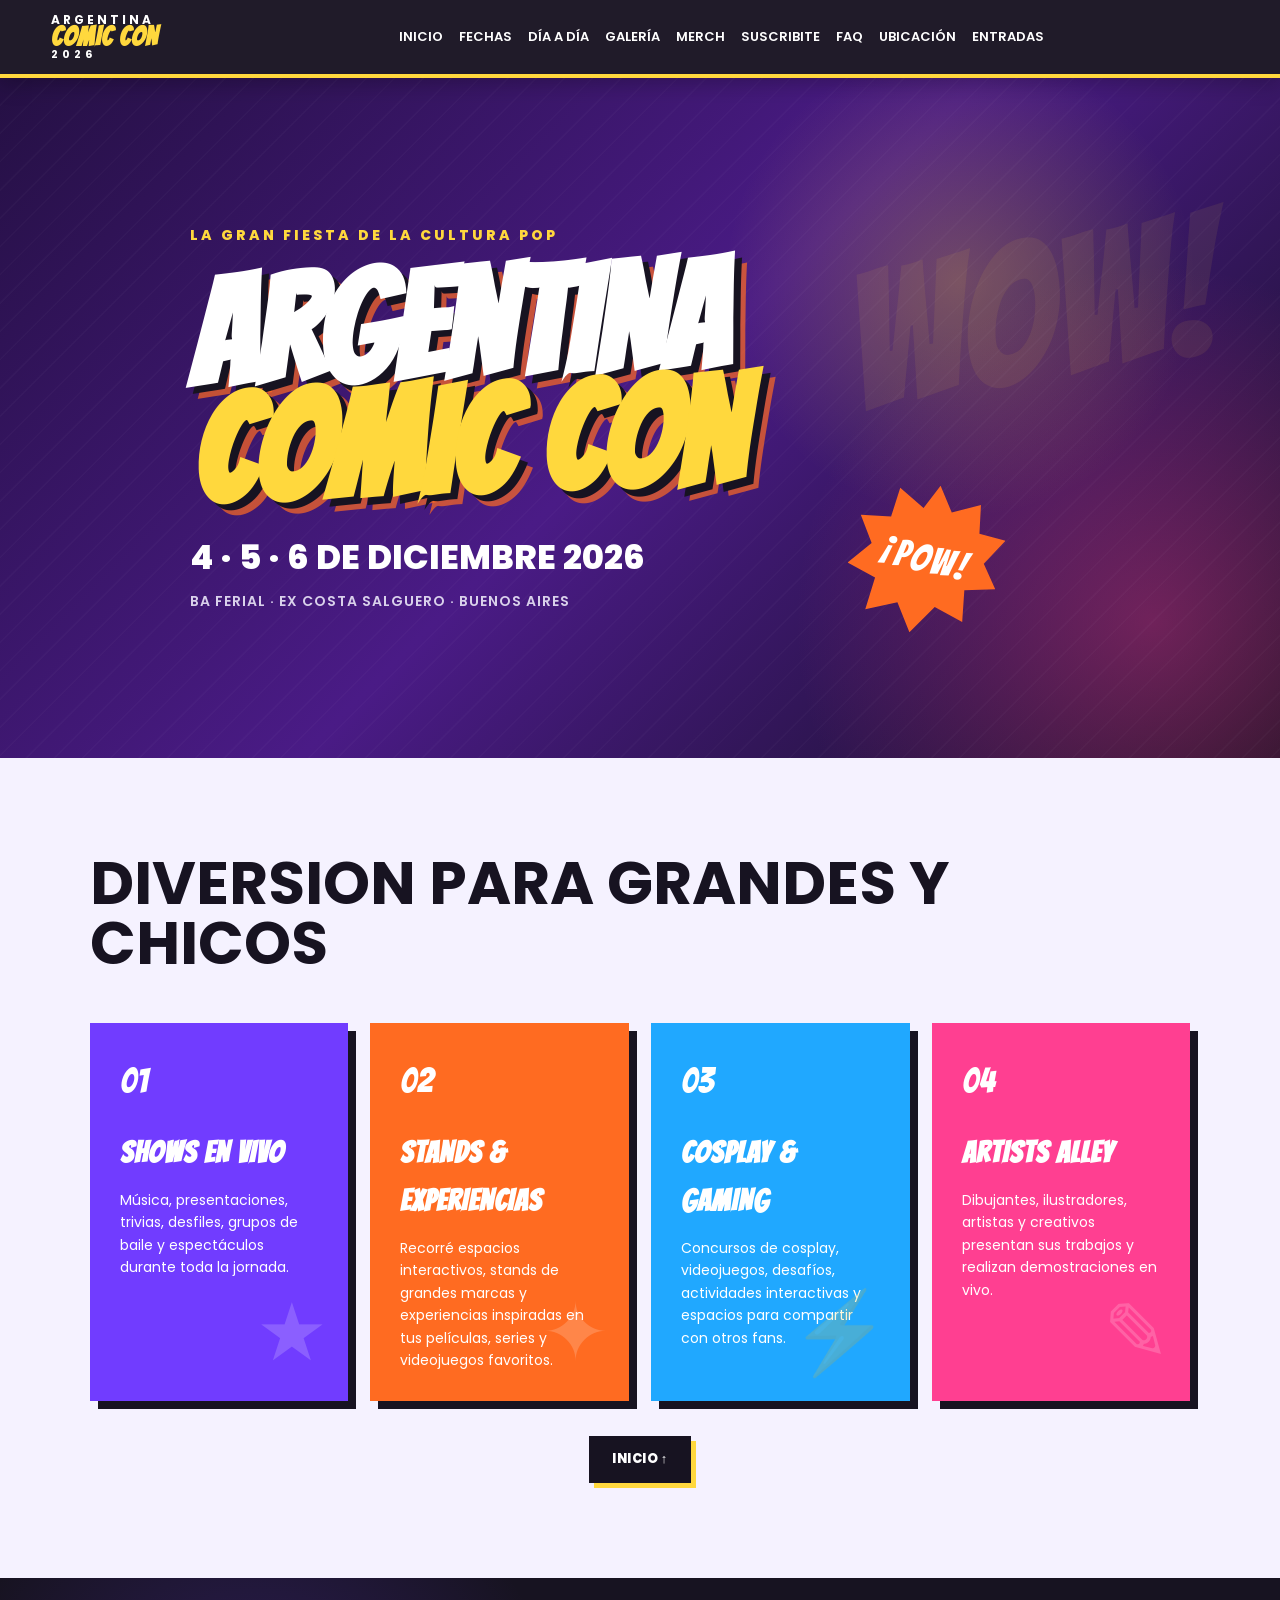
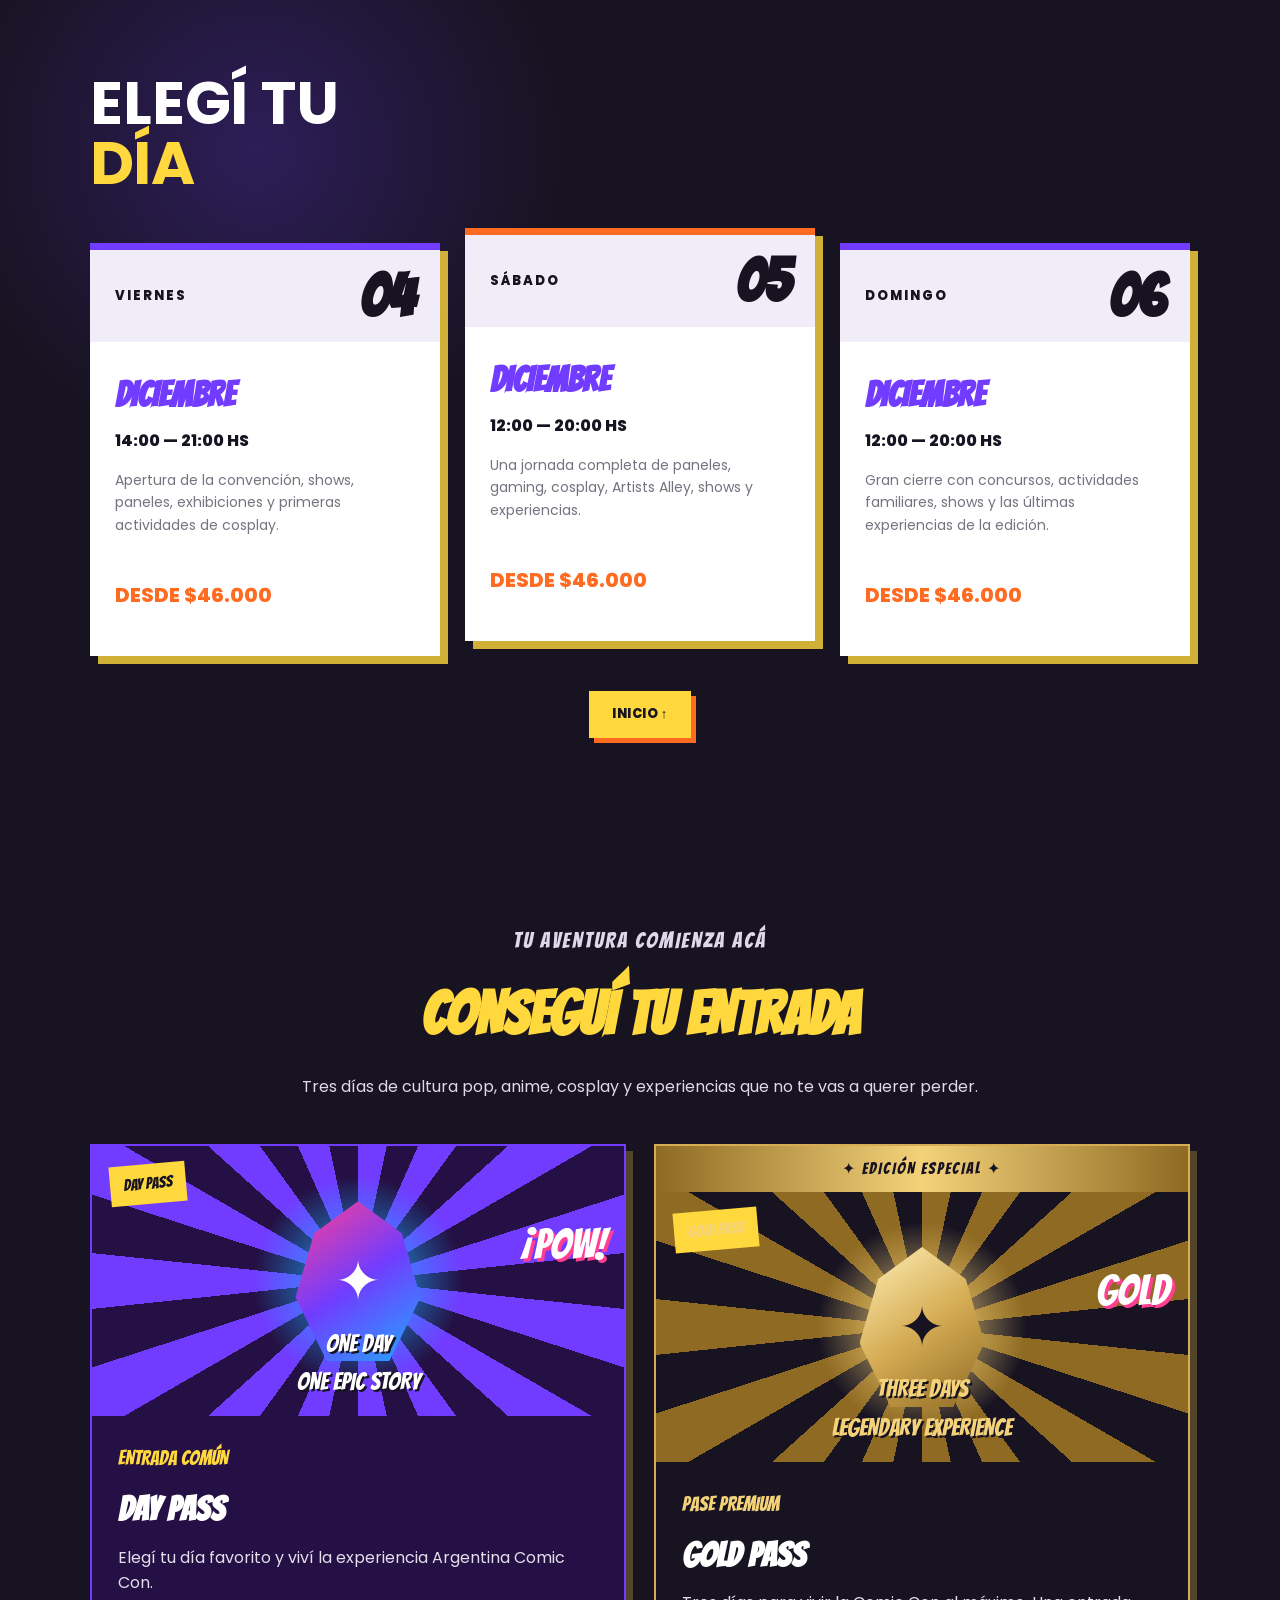
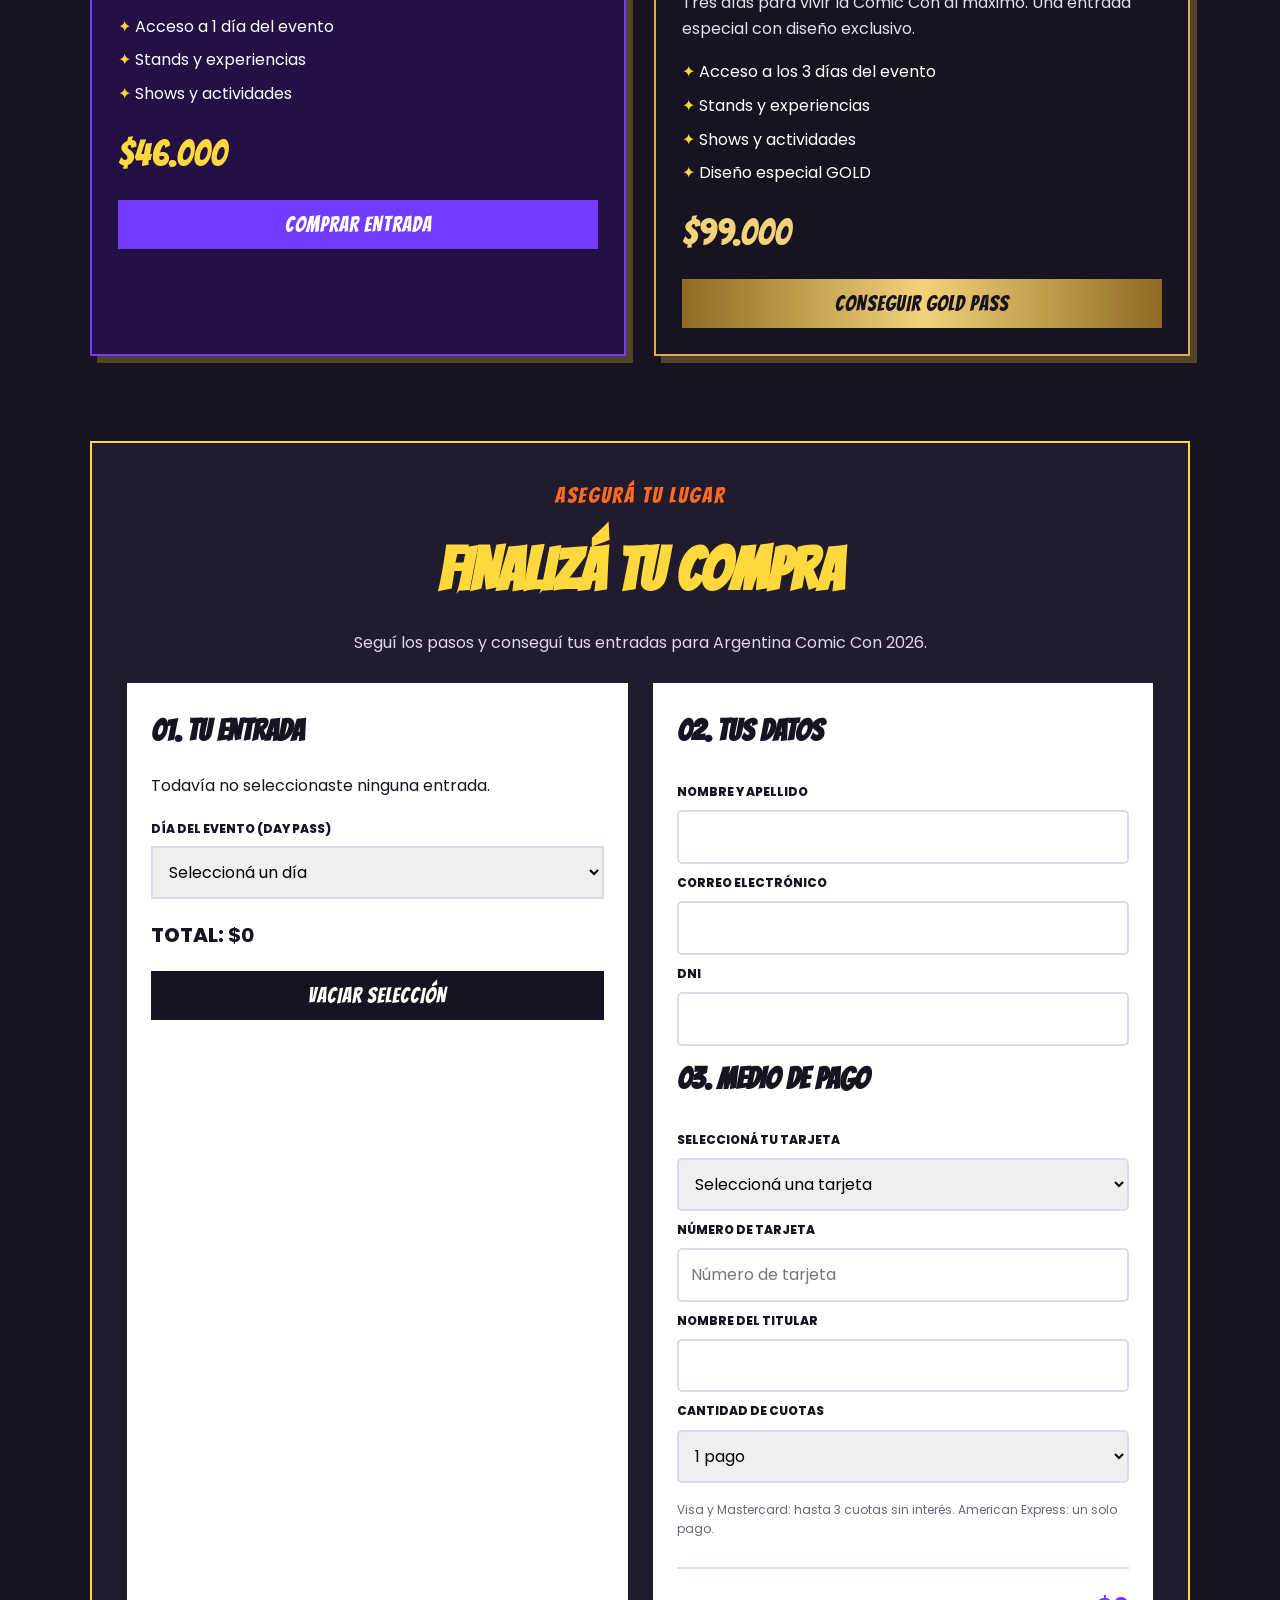
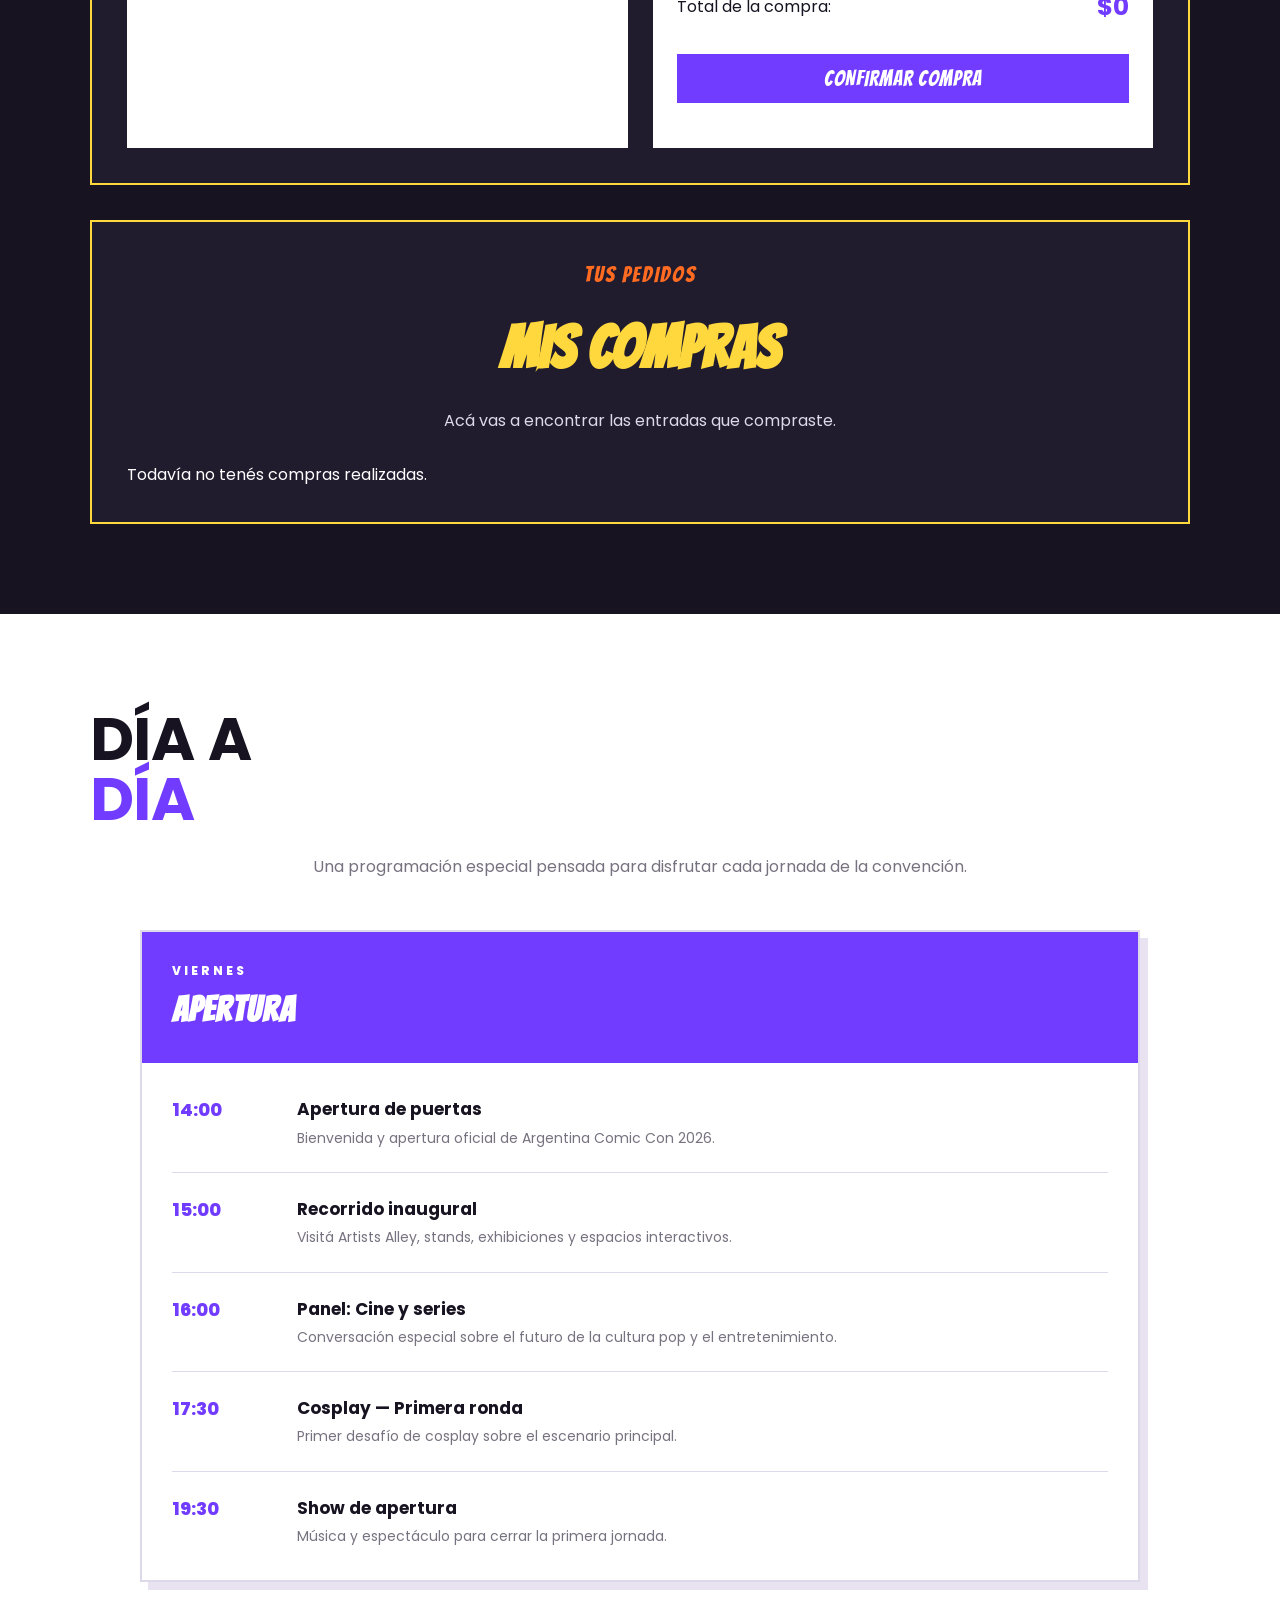
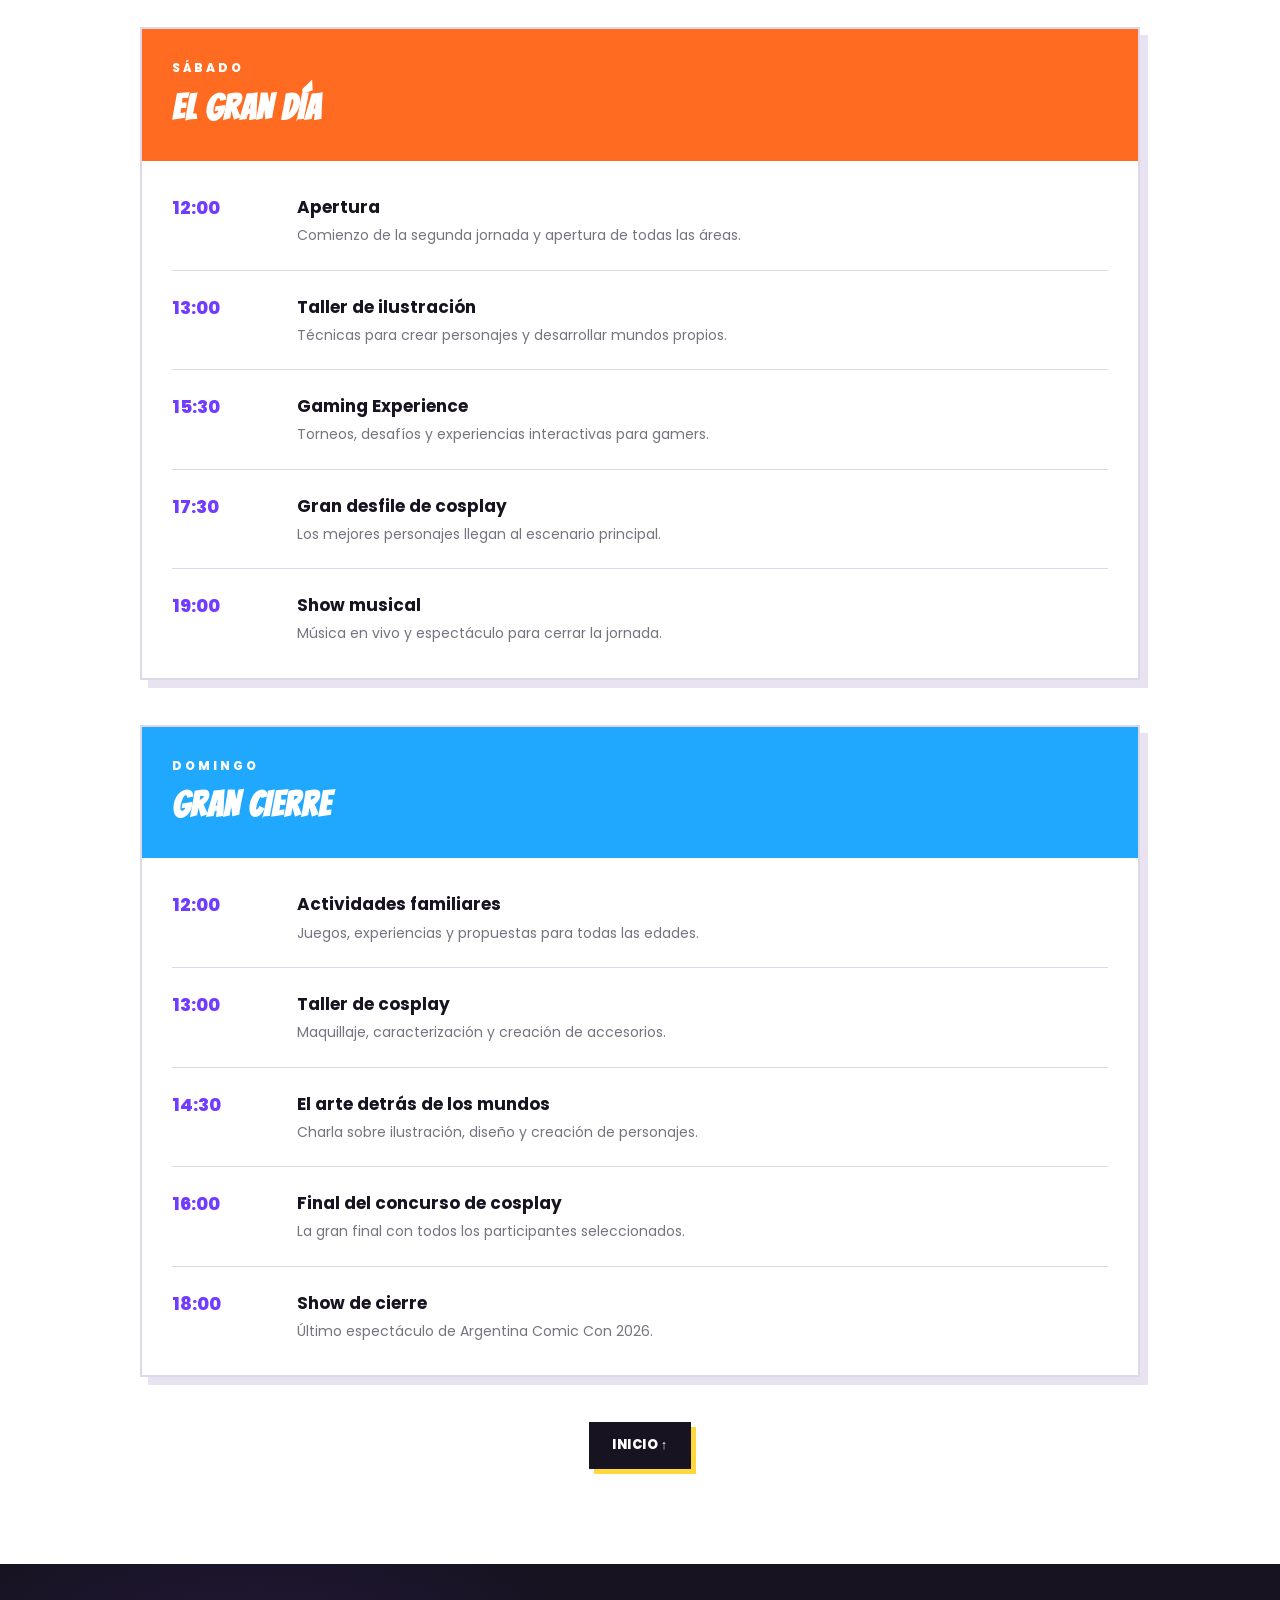
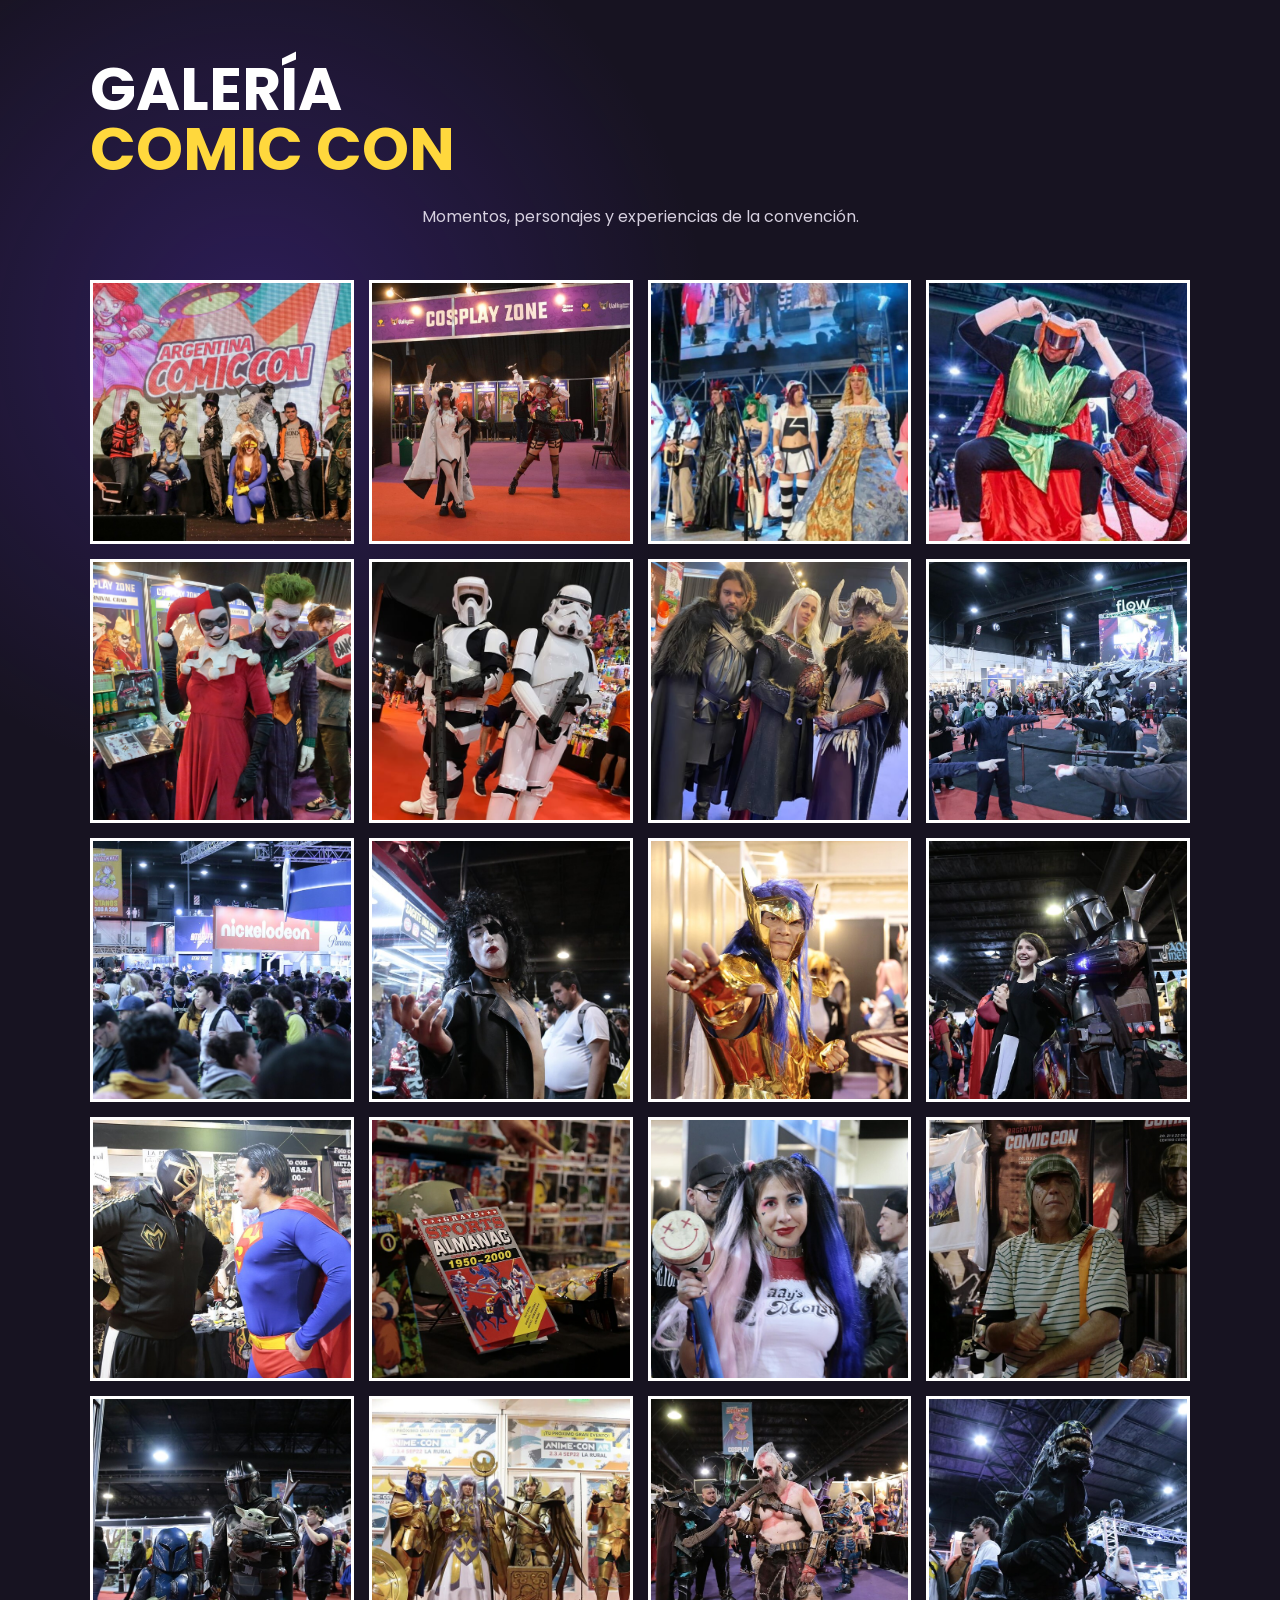
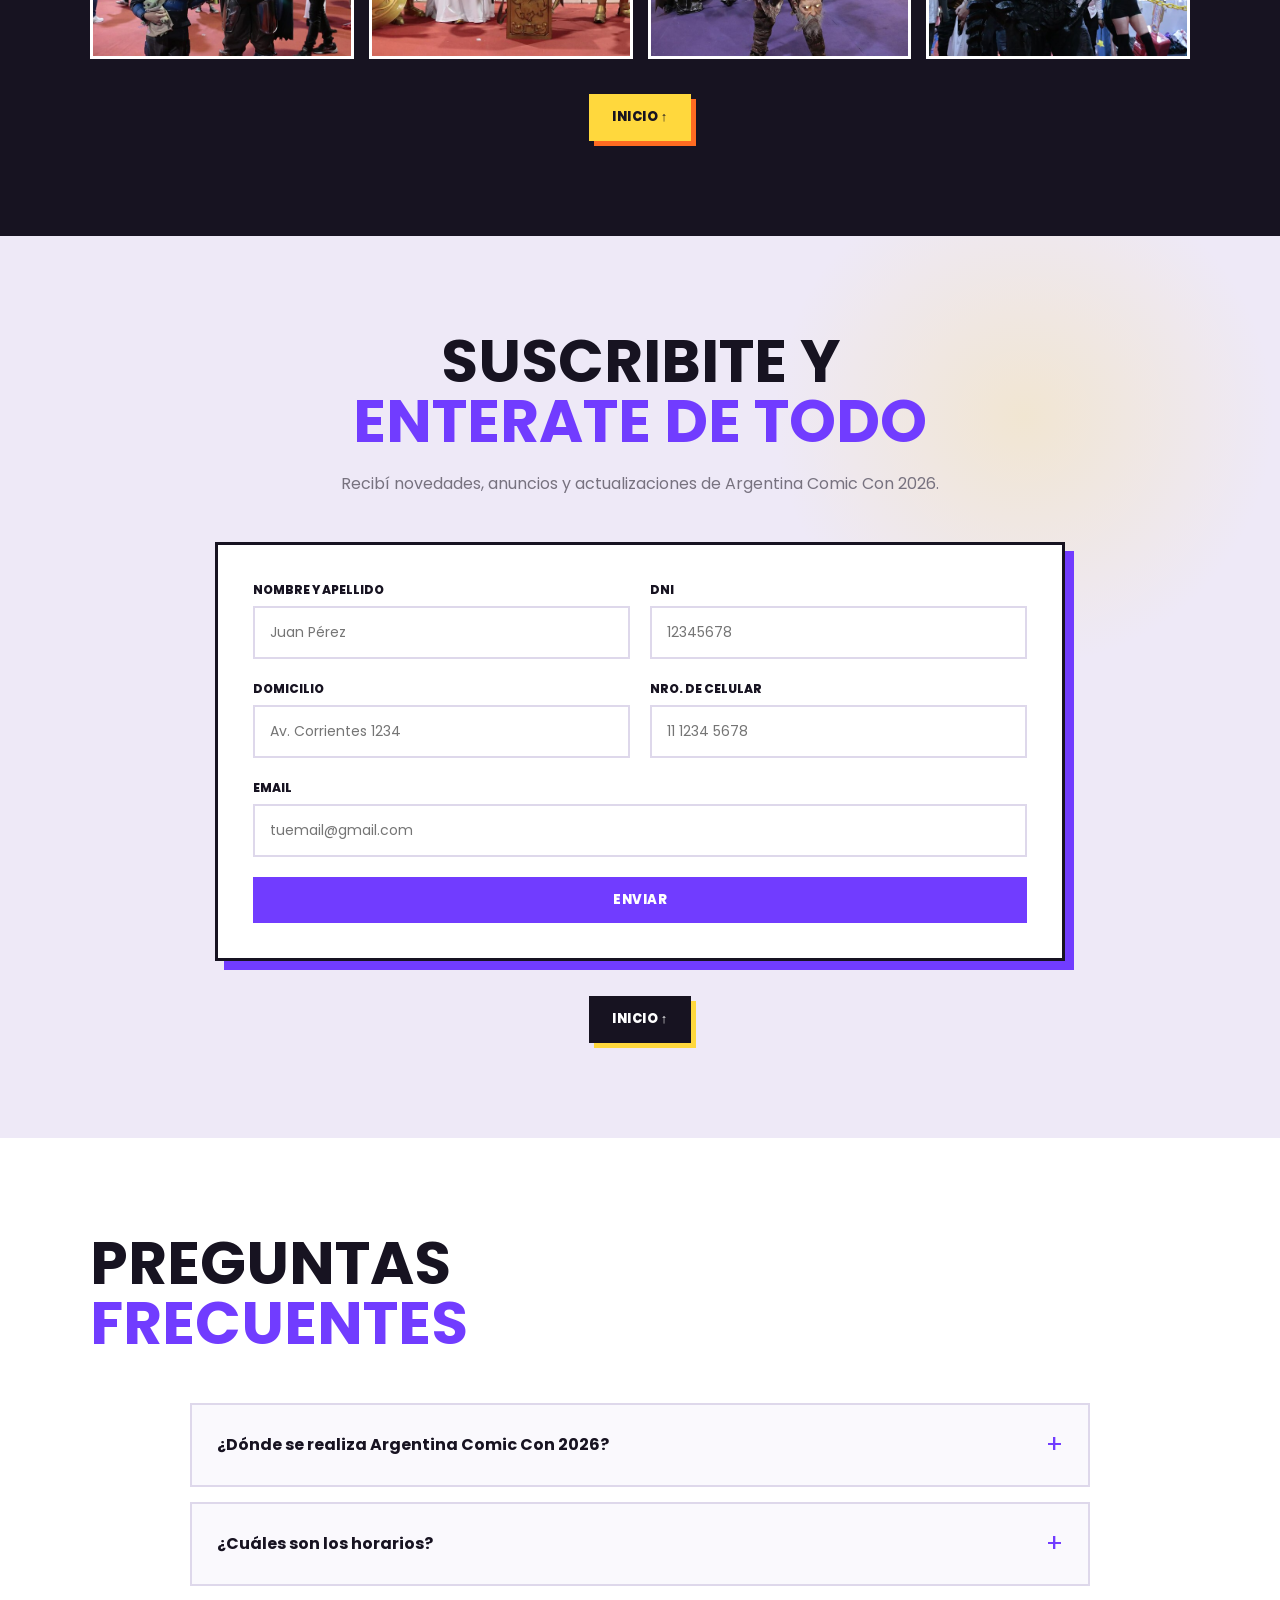
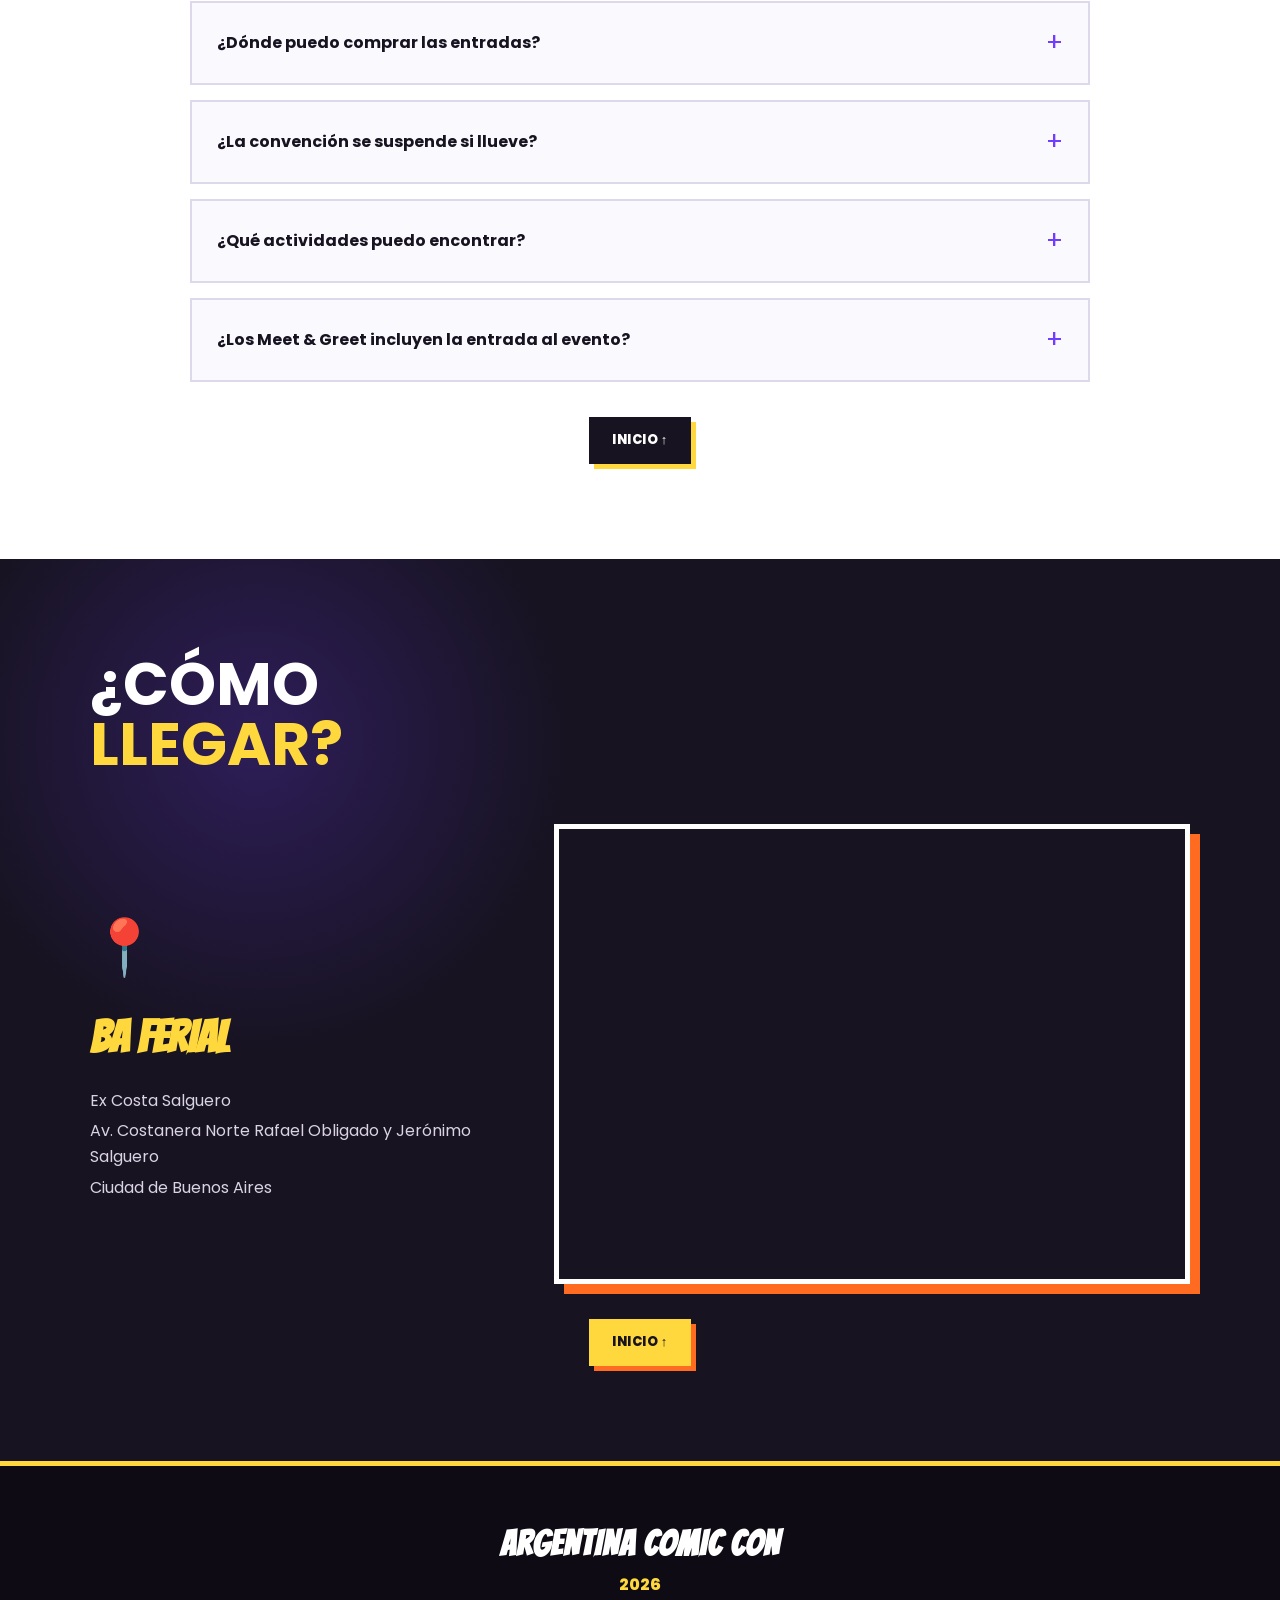
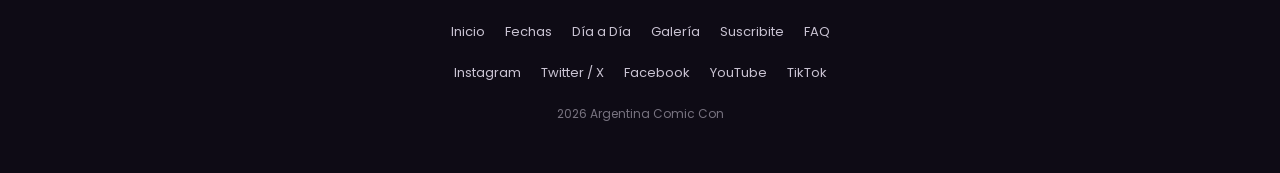
==== commit a26fab97: "parcial2CD parcial 2 compocision digital" ====
--- a/index.html
+++ b/index.html
@@ -1,33 +1,15 @@
 <!DOCTYPE html>
-
 <html lang="es">
-
 <head>
-
     <meta charset="UTF-8">
-
     <meta name="viewport" content="width=device-width, initial-scale=1.0">
-
-
-
     <title>Argentina Comic Con 2026</title>
-
-
-
     <link rel="preconnect" href="https://fonts.googleapis.com">
-
     <link rel="preconnect" href="https://fonts.gstatic.com" crossorigin>
-
     <link href="https://fonts.googleapis.com/css2?family=Bangers&family=Poppins:wght@300;400;500;600;700;800&display=swap" rel="stylesheet">
-
-
-
     <link rel="stylesheet" href="style.css">
 
 </head>
-
-
-
 <body>
 
 
@@ -67,11 +49,13 @@
 
             <a href="#ubicacion">Ubicación</a>
 
+            <a href="#tienda">ENTRADAS</a>
+
         </nav>
 
 
 
-        <a href="#tienda" class="btn btn-header">COMPRAR</a>
+
 
 
 
@@ -152,14 +136,1713 @@
             <div class="section-title">
 
 
+<h2 class="titulo-diversion titulo-animado">
+    DIVERSION PARA GRANDES Y CHICOS
+</h2>
+
+
+            </div>
+
+
+
+            <div class="intro-grid">
+
+
+
+                <article class="info-card card-purple">
+
+
+
+                    <div class="card-number">01</div>
+
+
+
+                    <h3>SHOWS EN VIVO</h3>
+
+
+
+                    <p>
+
+                        Música, presentaciones, trivias, desfiles,
+
+                        grupos de baile y espectáculos durante toda
+
+                        la jornada.
+
+                    </p>
+
+
+
+                    <span class="card-icon">★</span>
+
+
+
+                </article>
+
+
+
+
+
+                <article class="info-card card-orange">
+
+
+
+                    <div class="card-number">02</div>
+
+
+
+                    <h3>STANDS & EXPERIENCIAS</h3>
+
+
+
+                    <p>
+
+                        Recorré espacios interactivos, stands de grandes
+
+                        marcas y experiencias inspiradas en tus películas,
+
+                        series y videojuegos favoritos.
+
+                    </p>
+
+
+
+                    <span class="card-icon">✦</span>
+
+
+
+                </article>
+
+
+
+
+
+                <article class="info-card card-blue">
+
+
+
+                    <div class="card-number">03</div>
+
+
+
+                    <h3>COSPLAY & GAMING</h3>
+
+
+
+                    <p>
+
+                        Concursos de cosplay, videojuegos, desafíos,
+
+                        actividades interactivas y espacios para
+
+                        compartir con otros fans.
+
+                    </p>
+
+
+
+                    <span class="card-icon">⚡</span>
+
+
+
+                </article>
+
+
+
+
+
+                <article class="info-card card-pink">
+
+
+
+                    <div class="card-number">04</div>
+
+
+
+                    <h3>ARTISTS ALLEY</h3>
+
+
+
+                    <p>
+
+                        Dibujantes, ilustradores, artistas y creativos
+
+                        presentan sus trabajos y realizan demostraciones
+
+                        en vivo.
+
+                    </p>
+
+
+
+                    <span class="card-icon">✎</span>
+
+
+
+                </article>
+
+
+
+            </div>
+
+
+
+            <a href="#inicio" class="btn btn-back-top">INICIO ↑</a>
+
+
+
+        </section>
+
+
+
+
+
+        <section id="fechas" class="dates section dark-section">
+
+
+
+            <div class="section-title light-title">
+
+
+
+
+
+                <h2 class="titulo-dia titulo-animado">
+
+                    ELEGÍ TU
+
+                    <strong>DÍA</strong>
+
+                </h2>
+
+
+
+            </div>
+
+
+
+            <div class="dates-grid">
+
+
+
+
+
+                <article class="date-card">
+
+
+
+                    <div class="date-top">
+
+                        <span>VIERNES</span>
+
+                        <strong>04</strong>
+
+                    </div>
+
+
+
+                    <div class="date-content">
+
+
+
+                        <h3>DICIEMBRE</h3>
+
+
+
+                        <p class="time">
+
+                            14:00 — 21:00 HS
+
+                        </p>
+
+
+
+                        <p>
+
+                            Apertura de la convención, shows,
+
+                            paneles, exhibiciones y primeras
+
+                            actividades de cosplay.
+
+                        </p>
+
+
+
+                        <span class="price">
+
+                            DESDE $46.000
+
+                        </span>
+
+
+
+
+                    </div>
+
+
+
+                </article>
+
+
+
+
+
+                <article class="date-card featured-date">
+
+
+
+                    <div class="date-top">
+
+                        <span>SÁBADO</span>
+
+                        <strong>05</strong>
+
+                    </div>
+
+
+
+                    <div class="date-content">
+
+
+
+                        <h3>DICIEMBRE</h3>
+
+
+
+                        <p class="time">
+
+                            12:00 — 20:00 HS
+
+                        </p>
+
+
+
+                        <p>
+
+                            Una jornada completa de paneles,
+
+                            gaming, cosplay, Artists Alley,
+
+                            shows y experiencias.
+
+                        </p>
+
+
+
+                        <span class="price">
+
+                            DESDE $46.000
+
+                        </span>
+
+
+
+
+                    </div>
+
+
+
+                </article>
+
+
+
+
+
+                <article class="date-card">
+
+
+
+                    <div class="date-top">
+
+                        <span>DOMINGO</span>
+
+                        <strong>06</strong>
+
+                    </div>
+
+
+
+                    <div class="date-content">
+
+
+
+                        <h3>DICIEMBRE</h3>
+
+
+
+                        <p class="time">
+
+                            12:00 — 20:00 HS
+
+                        </p>
+
+
+
+                        <p>
+
+                            Gran cierre con concursos, actividades
+
+                            familiares, shows y las últimas
+
+                            experiencias de la edición.
+
+                        </p>
+
+
+
+                        <span class="price">
+
+                            DESDE $46.000
+
+                        </span>
+
+
+
+
+                    </div>
+
+
+
+                </article>
+
+
+
+            </div>
+
+
+
+            <a href="#inicio" class="btn btn-back-top">INICIO ↑</a>
+
+
+
+        </section>
+
+        
+<section id="tienda" class="tienda">
+
+    <div class="tienda-encabezado">
+
+        <p class="etiqueta-seccion">TU AVENTURA COMIENZA ACÁ</p>
+
+        <h2 class="titulo-entrada-titulo animado">CONSEGUÍ TU ENTRADA</h2>
+
+        <p>
+            Tres días de cultura pop, anime, cosplay y experiencias
+            que no te vas a querer perder.
+        </p>
+
+    </div>
+
+
+    <!-- TARJETAS DE ENTRADAS -->
+
+    <div class="entradas-contenedor">
+
+        <!-- DAY PASS -->
+
+        <article class="entrada-card entrada-comun">
+
+            <div class="entrada-ilustracion anime-comun">
+
+                <span class="anime-etiqueta">DAY PASS</span>
+
+                <span class="anime-efecto">¡POW!</span>
+
+                <div class="anime-personaje personaje-comun">
+                    <span>✦</span>
+                </div>
+
+                <p class="anime-texto">
+                    ONE DAY<br>ONE EPIC STORY
+                </p>
+
+            </div>
+
+            <div class="entrada-info">
+
+                <span class="entrada-tipo">ENTRADA COMÚN</span>
+
+                <h3>DAY PASS</h3>
+
+                <p class="entrada-descripcion">
+                    Elegí tu día favorito y viví la experiencia
+                    Argentina Comic Con.
+                </p>
+
+                <ul>
+                    <li>Acceso a 1 día del evento</li>
+                    <li>Stands y experiencias</li>
+                    <li>Shows y actividades</li>
+                </ul>
+
+                <p class="entrada-precio">$46.000</p>
+
+                <button
+                    type="button"
+                    class="btn-entrada agregar-carrito"
+                    data-id="daypass"
+                    data-nombre="DAY PASS"
+                    data-precio="46000">
+
+                    COMPRAR ENTRADA
+
+                </button>
+
+            </div>
+
+        </article>
+
+
+        <!-- GOLD PASS -->
+
+        <article class="entrada-card entrada-gold">
+
+            <div class="gold-destacado">
+                ✦ EDICIÓN ESPECIAL ✦
+            </div>
+
+            <div class="entrada-ilustracion anime-gold">
+
+                <span class="anime-etiqueta gold-texto">
+                    GOLD PASS
+                </span>
+
+                <span class="anime-efecto gold-efecto">
+                    GOLD
+                </span>
+
+                <div class="anime-personaje personaje-gold">
+                    <span>✦</span>
+                </div>
+
+                <p class="anime-texto gold-texto">
+                    THREE DAYS<br>LEGENDARY EXPERIENCE
+                </p>
+
+            </div>
+
+            <div class="entrada-info">
+
+                <span class="entrada-tipo gold-texto">
+                    PASE PREMIUM
+                </span>
+
+                <h3>GOLD PASS</h3>
+
+                <p class="entrada-descripcion">
+                    Tres días para vivir la Comic Con al máximo.
+                    Una entrada especial con diseño exclusivo.
+                </p>
+
+                <ul>
+                    <li>Acceso a los 3 días del evento</li>
+                    <li>Stands y experiencias</li>
+                    <li>Shows y actividades</li>
+                    <li>Diseño especial GOLD</li>
+                </ul>
+
+                <p class="entrada-precio gold-texto">
+                    $99.000
+                </p>
+
+                <button
+                    type="button"
+                    class="btn-entrada btn-gold agregar-carrito"
+                    data-id="goldpass"
+                    data-nombre="GOLD PASS"
+                    data-precio="99000">
+
+                    CONSEGUIR GOLD PASS
+
+                </button>
+
+            </div>
+
+        </article>
+
+    </div>
+
+
+    <!-- =================================
+         DATOS Y PAGO DE ENTRADAS
+    ================================== -->
+
+    <section class="checkout" id="datos-compra">
+
+        <div class="checkout-heading">
+
+            <p class="etiqueta-seccion">ASEGURÁ TU LUGAR</p>
+
+            <h2>FINALIZÁ TU COMPRA</h2>
+
+            <p>
+                Seguí los pasos y conseguí tus entradas
+                para Argentina Comic Con 2026.
+            </p>
+
+        </div>
+
+        <div class="checkout-grid">
+
+            <!-- RESUMEN -->
+
+            <div class="carrito-panel">
+
+                <h3>01. TU ENTRADA</h3>
+
+                <div id="carrito-vacio">
+                    Todavía no seleccionaste ninguna entrada.
+                </div>
+
+                <div id="carrito-lista"></div>
+
+                <label for="dia-pass">
+                    Día del evento (DAY PASS)
+                </label>
+
+                <select id="dia-pass">
+
+                    <option value="">Seleccioná un día</option>
+
+                    <option value="Viernes 4 de diciembre">
+                        Viernes 4 de diciembre
+                    </option>
+
+                    <option value="Sábado 5 de diciembre">
+                        Sábado 5 de diciembre
+                    </option>
+
+                    <option value="Domingo 6 de diciembre">
+                        Domingo 6 de diciembre
+                    </option>
+
+                </select>
+
+                <p class="carrito-total">
+                    TOTAL:
+                    <strong id="carrito-total">$0</strong>
+                </p>
+
+                <button
+                    type="button"
+                    class="btn-entrada vaciar-carrito"
+                    id="vaciar-carrito">
+
+                    VACIAR SELECCIÓN
+
+                </button>
+
+            </div>
+
+
+            <!-- FORMULARIO DE PAGO -->
+
+            <form class="compra-form" id="form-compra">
+
+                <h3>02. TUS DATOS</h3>
+
+                <label for="compra-nombre">
+                    Nombre y apellido
+                </label>
+
+                <input
+                    type="text"
+                    id="compra-nombre"
+                    name="nombre"
+                    required
+                >
+
+                <label for="compra-email">
+                    Correo electrónico
+                </label>
+
+                <input
+                    type="email"
+                    id="compra-email"
+                    name="email"
+                    required
+                >
+
+                <label for="compra-dni">
+                    DNI
+                </label>
+
+                <input
+                    type="text"
+                    id="compra-dni"
+                    name="dni"
+                    maxlength="8"
+                    required
+                >
+
+                <h3>03. MEDIO DE PAGO</h3>
+
+                <label for="medio-pago">
+                    Seleccioná tu tarjeta
+                </label>
+
+                <select id="medio-pago" name="tarjeta" required>
+
+                    <option value="">Seleccioná una tarjeta</option>
+
+                    <option value="Visa">Visa</option>
+
+                    <option value="Mastercard">Mastercard</option>
+
+                    <option value="American Express">
+                        American Express
+                    </option>
+
+                </select>
+
+                <label for="numero-tarjeta">
+                    Número de tarjeta
+                </label>
+
+                <input
+                    type="text"
+                    id="numero-tarjeta"
+                    name="numeroTarjeta"
+                    placeholder="Número de tarjeta"
+                    required
+                >
+
+                <label for="nombre-titular">
+                    Nombre del titular
+                </label>
+
+                <input
+                    type="text"
+                    id="nombre-titular"
+                    name="titular"
+                    required
+                >
+
+                <label for="cuotas">
+                    Cantidad de cuotas
+                </label>
+
+                <select id="cuotas" name="cuotas" required>
+
+                    <option value="1">1 pago</option>
+
+                    <option value="2">2 cuotas</option>
+
+                    <option value="3">3 cuotas sin interés</option>
+
+                </select>
+
+                <p id="mensaje-cuotas" class="aviso-demo">
+                    Visa y Mastercard: 3 cuotas sin interés.
+                    American Express: un solo pago.
+                </p>
+
+                <div class="resumen-pago">
+
+                    <p>Total de la compra:</p>
+
+                    <strong id="total-pago">$0</strong>
+
+                </div>
+
+                <button type="submit" class="btn-entrada">
+                    CONFIRMAR COMPRA
+                </button>
+
+                <p id="mensaje-compra"></p>
+
+            </form>
+
+        </div>
+
+    </section>
+
+
+    <!-- HISTORIAL DE COMPRAS -->
+
+    <section class="historial" id="mis-compras">
+
+        <div class="checkout-heading">
+
+            <p class="etiqueta-seccion">TUS PEDIDOS</p>
+
+            <h2>MIS COMPRAS</h2>
+
+            <p>
+                Acá vas a encontrar las entradas que compraste.
+            </p>
+
+        </div>
+
+        <div id="historial-lista">
+
+            <p>Todavía no tenés compras realizadas.</p>
+
+        </div>
+
+    </section>
+
+
+
+
+
+        </article>
+
+
+
+
+
+    </div>
+
+    </div>
+
+
+</section>
+
+
+
+
+
+        <section id="dia-a-dia" class="schedule section">
+
+
+
+            <div class="section-title">
+
+
+
+
+
+
+
+                <h2 class="titulo-diaadia-titulo animado">
+
+                    DÍA A
+
+                    <strong>DÍA</strong>
+
+                </h2>
+
+
+
+            </div>
+
+
+
+            <p class="section-intro">
+
+                Una programación especial pensada para disfrutar
+
+                cada jornada de la convención.
+
+            </p>
+
+
+
+            <div class="schedule-list">
+
+
+
+
+
+
+
+                <article class="schedule-day">
+
+
+
+                    <div class="day-heading purple">
+
+
+
+
+
+                        <div>
+
+                            <small>VIERNES</small>
+
+                            <h3>APERTURA</h3>
+
+                        </div>
+
+
+
+                    </div>
+
+
+
+                    <div class="events">
+
+
+
+                        <div class="event">
+
+                            <time>14:00</time>
+
+                            <div>
+
+                                <h4>Apertura de puertas</h4>
+
+                                <p>
+
+                                    Bienvenida y apertura oficial
+
+                                    de Argentina Comic Con 2026.
+
+                                </p>
+
+                            </div>
+
+                        </div>
+
+
+
+                        <div class="event">
+
+                            <time>15:00</time>
+
+                            <div>
+
+                                <h4>Recorrido inaugural</h4>
+
+                                <p>
+
+                                    Visitá Artists Alley, stands,
+
+                                    exhibiciones y espacios interactivos.
+
+                                </p>
+
+                            </div>
+
+                        </div>
+
+
+
+                        <div class="event">
+
+                            <time>16:00</time>
+
+                            <div>
+
+                                <h4>Panel: Cine y series</h4>
+
+                                <p>
+
+                                    Conversación especial sobre el futuro
+
+                                    de la cultura pop y el entretenimiento.
+
+                                </p>
+
+                            </div>
+
+                        </div>
+
+
+
+                        <div class="event">
+
+                            <time>17:30</time>
+
+                            <div>
+
+                                <h4>Cosplay — Primera ronda</h4>
+
+                                <p>
+
+                                    Primer desafío de cosplay
+
+                                    sobre el escenario principal.
+
+                                </p>
+
+                            </div>
+
+                        </div>
+
+
+
+                        <div class="event">
+
+                            <time>19:30</time>
+
+                            <div>
+
+                                <h4>Show de apertura</h4>
+
+                                <p>
+
+                                    Música y espectáculo para cerrar
+
+                                    la primera jornada.
+
+                                </p>
+
+                            </div>
+
+                        </div>
+
+
+
+                    </div>
+
+
+
+                </article>
+
+
+
+
+
+                <article class="schedule-day">
+
+
+
+                    <div class="day-heading orange">
+
+
+
+
+
+                        <div>
+
+                            <small>SÁBADO</small>
+
+                            <h3>EL GRAN DÍA</h3>
+
+                        </div>
+
+
+
+                    </div>
+
+
+
+                    <div class="events">
+
+
+
+                        <div class="event">
+
+                            <time>12:00</time>
+
+                            <div>
+
+                                <h4>Apertura</h4>
+
+                                <p>
+
+                                    Comienzo de la segunda jornada
+
+                                    y apertura de todas las áreas.
+
+                                </p>
+
+                            </div>
+
+                        </div>
+
+
+
+                        <div class="event">
+
+                            <time>13:00</time>
+
+                            <div>
+
+                                <h4>Taller de ilustración</h4>
+
+                                <p>
+
+                                    Técnicas para crear personajes
+
+                                    y desarrollar mundos propios.
+
+                                </p>
+
+                            </div>
+
+                        </div>
+
+
+
+                        <div class="event">
+
+                            <time>15:30</time>
+
+                            <div>
+
+                                <h4>Gaming Experience</h4>
+
+                                <p>
+
+                                    Torneos, desafíos y experiencias
+
+                                    interactivas para gamers.
+
+                                </p>
+
+                            </div>
+
+                        </div>
+
+
+
+                        <div class="event">
+
+                            <time>17:30</time>
+
+                            <div>
+
+                                <h4>Gran desfile de cosplay</h4>
+
+                                <p>
+
+                                    Los mejores personajes llegan
+
+                                    al escenario principal.
+
+                                </p>
+
+                            </div>
+
+                        </div>
+
+
+
+                        <div class="event">
+
+                            <time>19:00</time>
+
+                            <div>
+
+                                <h4>Show musical</h4>
+
+                                <p>
+
+                                    Música en vivo y espectáculo
+
+                                    para cerrar la jornada.
+
+                                </p>
+
+                            </div>
+
+                        </div>
+
+
+
+                    </div>
+
+
+
+                </article>
+
+
+
+
+
+
+
+                <article class="schedule-day">
+
+
+
+                    <div class="day-heading blue">
+
+
+
+
+
+                        <div>
+
+                            <small>DOMINGO</small>
+
+                            <h3>GRAN CIERRE</h3>
+
+                        </div>
+
+
+
+                    </div>
+
+
+
+                    <div class="events">
+
+
+
+                        <div class="event">
+
+                            <time>12:00</time>
+
+                            <div>
+
+                                <h4>Actividades familiares</h4>
+
+                                <p>
+
+                                    Juegos, experiencias y propuestas
+
+                                    para todas las edades.
+
+                                </p>
+
+                            </div>
+
+                        </div>
+
+
+
+                        <div class="event">
+
+                            <time>13:00</time>
+
+                            <div>
+
+                                <h4>Taller de cosplay</h4>
+
+                                <p>
+
+                                    Maquillaje, caracterización y
+
+                                    creación de accesorios.
+
+                                </p>
+
+                            </div>
+
+                        </div>
+
+
+
+                        <div class="event">
+
+                            <time>14:30</time>
+
+                            <div>
+
+                                <h4>El arte detrás de los mundos</h4>
+
+                                <p>
+
+                                    Charla sobre ilustración,
+
+                                    diseño y creación de personajes.
+
+                                </p>
+
+                            </div>
+
+                        </div>
+
+
+
+                        <div class="event">
+
+                            <time>16:00</time>
+
+                            <div>
+
+                                <h4>Final del concurso de cosplay</h4>
+
+                                <p>
+
+                                    La gran final con todos los
+
+                                    participantes seleccionados.
+
+                                </p>
+
+                            </div>
+
+                        </div>
+
+
+
+                        <div class="event">
+
+                            <time>18:00</time>
+
+                            <div>
+
+                                <h4>Show de cierre</h4>
+
+                                <p>
+
+                                    Último espectáculo de Argentina
+
+                                    Comic Con 2026.
+
+                                </p>
+
+                            </div>
+
+                        </div>
+
+
+
+                    </div>
+
+
+
+                </article>
+
+
+
+            </div>
+
+
+
+            <a href="#inicio" class="btn btn-back-top">INICIO ↑</a>
+
+
+
+        </section>
+
+
+
+
+
+        <section id="galeria" class="gallery section dark-section">
+
+
+
+            <div class="section-title light-title">
+
+
+
+
+
+                <h2 class="titulo-galeria-titulo animado">
+
+                    GALERÍA
+
+                    <strong>COMIC CON</strong>
+
+                </h2>
+
+
+
+            </div>
+
+
+
+            <p class="section-intro light-text">
+
+                Momentos, personajes y experiencias de la convención.
+
+            </p>
+
+
+
+            <div class="gallery-grid">
+
+
+
+                <div class="gallery-item">
+
+                    <img src="IMG/1.jpg" alt="Galería Comic Con 01">
+
+                </div>
+
+
+
+                <div class="gallery-item">
+
+                    <img src="IMG/2.jpg" alt="Galería Comic Con 02">
+
+
+
+                </div>
+
+
+
+                <div class="gallery-item">
+
+                    <img src="IMG/3.png" alt="Galería Comic Con 03">
+
+
+
+                </div>
+
+
+
+                <div class="gallery-item">
+
+                    <img src="IMG/4.jpg" alt="Galería Comic Con 04">
+
+
+
+                </div>
+
+
+
+                <div class="gallery-item">
+
+                    <img src="IMG/6.jpg" alt="Galería Comic Con 05">
+
+
+
+                </div>
+
+
+
+                <div class="gallery-item">
+
+                    <img src="IMG/7.jpg" alt="Galería Comic Con 06">
+
+
+
+                </div>
+
+
+
+                <div class="gallery-item">
+
+                    <img src="IMG/8.jpg" alt="Galería Comic Con 07">
+
+
+
+                </div>
+
+
+
+                <div class="gallery-item">
+
+                    <img src="IMG/9.jpg" alt="Galería Comic Con 08">
+
+
+
+                </div>
+
+
+
+                <div class="gallery-item">
+
+                    <img src="IMG/11.jpg" alt="Galería Comic Con 09">
+
+
+
+                </div>
+
+
+
+                <div class="gallery-item">
+
+                    <img src="IMG/12.jpg" alt="Galería Comic Con 10">
+
+
+
+                </div>
+
+
+
+                <div class="gallery-item">
+
+                    <img src="IMG/13.jpg" alt="Galería Comic Con 11">
+
+
+
+                </div>
+
+
+
+                <div class="gallery-item">
+
+                    <img src="IMG/14.jpg" alt="Galería Comic Con 12">
+
+
+
+                </div>
+
+
+
+                <div class="gallery-item">
+
+                    <img src="IMG/15.jpg" alt="Galería Comic Con 13">
+
+
+
+                </div>
+
+
+
+                <div class="gallery-item">
+
+                    <img src="IMG/16.jpg" alt="Galería Comic Con 14">
+
+
+
+                </div>
+
+
+
+                <div class="gallery-item">
+
+                    <img src="IMG/17.jpg" alt="Galería Comic Con 15">
+
+
+
+                </div>
+
+
+
+                <div class="gallery-item">
+
+                    <img src="IMG/18.jpg" alt="Galería Comic Con 16">
+
+
+
+                </div>
+
+
+
+                <div class="gallery-item">
+
+                    <img src="IMG/19.jpg" alt="Galería Comic Con 17">
+
+
+
+                </div>
+
+
+
+                <div class="gallery-item">
+
+                    <img src="IMG/27.jpg" alt="Galería Comic Con 18">
+
+
+
+                </div>
+
+
+
+                <div class="gallery-item">
+
+                    <img src="IMG/26.jpg" alt="Galería Comic Con 19">
+
+
+
+                </div>
+
+
+
+                <div class="gallery-item">
+
+                    <img src="IMG/24.jpg" alt="Galería Comic Con 20">
+
+
+
+                </div>
+
+
+
+            </div>
+
+
+
+            <a href="#inicio" class="btn btn-back-top">INICIO ↑</a>
+
+
+
+        </section>
+
+
+
+
+
+        <section id="suscribite" class="subscribe section">
+
+
+
+            <div class="subscribe-content">
+
+
+
+                <div class="section-title">
+
+
+
+
+
+
+
+                    <h2>
+
+                        SUSCRIBITE Y
+
+                        <strong>ENTERATE DE TODO</strong>
+
+                    </h2>
+
+
+
+                </div>
+
+
+
+                <p>
+
+                    Recibí novedades, anuncios y actualizaciones
+
+                    de Argentina Comic Con 2026.
+
+                </p>
+
+
+
+            </div>
+
+
+
+
+
+            <form class="subscribe-form">
+
+
+
+                <div class="form-group">
+
+                    <label for="nombre">Nombre y apellido</label>
+
+                    <input
+
+                        type="text"
+
+                        id="nombre"
+
+                        name="nombre"
+
+                        placeholder="Juan Pérez"
+
+                    >
+
+                </div>
+
+
+
+                <div class="form-group">
+
+                    <label for="dni">DNI</label>
+
+                    <input
+
+                        type="text"
+
+                        id="dni"
+
+                        name="dni"
+
+                        placeholder="12345678"
+
+                    >
+
+                </div>
+
+
+
+                <div class="form-group">
+
+                    <label for="domicilio">Domicilio</label>
+
+                    <input
+
+                        type="text"
+
+                        id="domicilio"
+
+                        name="domicilio"
+
+                        placeholder="Av. Corrientes 1234"
+
+                    >
+
+                </div>
+
+
+
+                <div class="form-group">
+
+                    <label for="celular">Nro. de celular</label>
+
+                    <input
+
+                        type="tel"
+
+                        id="celular"
+
+                        name="celular"
+
+                        placeholder="11 1234 5678"
+
+                    >
+
+                </div>
+
+
+
+                <div class="form-group full-width">
+
+                    <label for="email">Email</label>
+
+                    <input
+
+                        type="email"
+
+                        id="email"
+
+                        name="email"
+
+                        placeholder="tuemail@gmail.com"
+
+                    >
+
+                </div>
+
+
+
+                <button type="submit" class="btn btn-submit">
+
+                    ENVIAR
+
+                </button>
+
+
+
+            </form>
+
+
+
+            <a href="#inicio" class="btn btn-back-top">INICIO ↑</a>
+
+
+
+        </section>
+
+
+
+
+
+        <section id="faq" class="faq section">
+
+
+
+            <div class="section-title">
+
+
+
+
 
 
 
                 <h2>
 
-                    DIVERSIÓN PARA
-
-                    <strong>CHICOS Y GRANDES</strong>
+                    PREGUNTAS
+
+                    <strong>FRECUENTES</strong>
 
                 </h2>
 
@@ -169,141 +1852,171 @@
 
 
 
-            <div class="intro-grid">
-
-
-
-                <article class="info-card card-purple">
-
-
-
-                    <div class="card-number">01</div>
-
-
-
-                    <h3>SHOWS EN VIVO</h3>
+            <div class="faq-list">
+
+
+
+                <details>
+
+                    <summary>
+
+                        ¿Dónde se realiza Argentina Comic Con 2026?
+
+                        <span>+</span>
+
+                    </summary>
 
 
 
                     <p>
 
-                        Música, presentaciones, trivias, desfiles,
-
-                        grupos de baile y espectáculos durante toda
-
-                        la jornada.
+                        La convención se realiza en BA Ferial,
+
+                        ex Costa Salguero, en la Ciudad de Buenos Aires.
 
                     </p>
 
-
-
-                    <span class="card-icon">★</span>
-
-
-
-                </article>
-
-
-
-
-
-                <article class="info-card card-orange">
-
-
-
-                    <div class="card-number">02</div>
-
-
-
-                    <h3>STANDS & EXPERIENCIAS</h3>
+                </details>
+
+
+
+
+
+                <details>
+
+                    <summary>
+
+                        ¿Cuáles son los horarios?
+
+                        <span>+</span>
+
+                    </summary>
 
 
 
                     <p>
 
-                        Recorré espacios interactivos, stands de grandes
-
-                        marcas y experiencias inspiradas en tus películas,
-
-                        series y videojuegos favoritos.
+                        El viernes 4 de diciembre el evento funciona
+
+                        de 14:00 a 21:00 hs. El sábado 5 y domingo 6
+
+                        funciona de 12:00 a 20:00 hs.
 
                     </p>
 
-
-
-                    <span class="card-icon">✦</span>
-
-
-
-                </article>
-
-
-
-
-
-                <article class="info-card card-blue">
-
-
-
-                    <div class="card-number">03</div>
-
-
-
-                    <h3>COSPLAY & GAMING</h3>
+                </details>
+
+
+
+
+
+                <details>
+
+                    <summary>
+
+                        ¿Dónde puedo comprar las entradas?
+
+                        <span>+</span>
+
+                    </summary>
 
 
 
                     <p>
 
-                        Concursos de cosplay, videojuegos, desafíos,
-
-                        actividades interactivas y espacios para
-
-                        compartir con otros fans.
+                        Las entradas se comercializan a través del
+
+                        sistema oficial de venta indicado por la
+
+                        organización del evento.
 
                     </p>
 
-
-
-                    <span class="card-icon">⚡</span>
-
-
-
-                </article>
-
-
-
-
-
-                <article class="info-card card-pink">
-
-
-
-                    <div class="card-number">04</div>
-
-
-
-                    <h3>ARTISTS ALLEY</h3>
+                </details>
+
+
+
+
+
+                <details>
+
+                    <summary>
+
+                        ¿La convención se suspende si llueve?
+
+                        <span>+</span>
+
+                    </summary>
 
 
 
                     <p>
 
-                        Dibujantes, ilustradores, artistas y creativos
-
-                        presentan sus trabajos y realizan demostraciones
-
-                        en vivo.
+                        No. La organización informa que el evento
+
+                        no se cancela por lluvia.
 
                     </p>
 
-
-
-                    <span class="card-icon">✎</span>
-
-
-
-                </article>
+                </details>
+
+
+
+
+
+                <details>
+
+                    <summary>
+
+                        ¿Qué actividades puedo encontrar?
+
+                        <span>+</span>
+
+                    </summary>
+
+
+
+                    <p>
+
+                        Hay shows, paneles, talleres, videojuegos,
+
+                        cosplay, exhibiciones, experiencias interactivas,
+
+                        Artists Alley, Meet & Greets y propuestas
+
+                        gastronómicas, entre otras actividades.
+
+                    </p>
+
+                </details>
+
+
+
+
+
+                <details>
+
+                    <summary>
+
+                        ¿Los Meet & Greet incluyen la entrada al evento?
+
+                        <span>+</span>
+
+                    </summary>
+
+
+
+                    <p>
+
+                        No. Los pases Meet & Greet y las entradas
+
+                        generales de la convención son productos
+
+                        diferentes.
+
+                    </p>
+
+                </details>
 
 
 
@@ -321,7 +2034,9 @@
 
 
 
-        <section id="fechas" class="dates section dark-section">
+
+
+        <section id="ubicacion" class="location section dark-section">
 
 
 
@@ -333,9 +2048,9 @@
 
                 <h2>
 
-                    ELEGÍ TU
-
-                    <strong>DÍA</strong>
+                    ¿CÓMO
+
+                    <strong>LLEGAR?</strong>
 
                 </h2>
 
@@ -345,211 +2060,83 @@
 
 
 
-            <div class="dates-grid">
-
-
-
-
-
-                <article class="date-card">
-
-
-
-                    <div class="date-top">
-
-                        <span>VIERNES</span>
-
-                        <strong>04</strong>
+            <div class="location-grid">
+
+
+
+                <div class="location-info">
+
+
+
+                    <div class="location-icon">
+
+                        📍
 
                     </div>
 
 
 
-                    <div class="date-content">
-
-
-
-                        <h3>DICIEMBRE</h3>
-
-
-
-                        <p class="time">
-
-                            14:00 — 21:00 HS
-
-                        </p>
-
-
-
-                        <p>
-
-                            Apertura de la convención, shows,
-
-                            paneles, exhibiciones y primeras
-
-                            actividades de cosplay.
-
-                        </p>
-
-
-
-                        <span class="price">
-
-                            DESDE $46.000
-
-                        </span>
-
-
-
-                        <a href="#tienda" class="btn btn-buy">
-
-                            COMPRAR
-
-                        </a>
-
-
-
-                    </div>
-
-
-
-                </article>
-
-
-
-
-
-                <article class="date-card featured-date">
-
-
-
-                    <div class="date-top">
-
-                        <span>SÁBADO</span>
-
-                        <strong>05</strong>
-
-                    </div>
-
-
-
-                    <div class="date-content">
-
-
-
-                        <h3>DICIEMBRE</h3>
-
-
-
-                        <p class="time">
-
-                            12:00 — 20:00 HS
-
-                        </p>
-
-
-
-                        <p>
-
-                            Una jornada completa de paneles,
-
-                            gaming, cosplay, Artists Alley,
-
-                            shows y experiencias.
-
-                        </p>
-
-
-
-                        <span class="price">
-
-                            DESDE $46.000
-
-                        </span>
-
-
-
-                        <a href="#tienda" class="btn btn-buy">
-
-                            COMPRAR
-
-                        </a>
-
-
-
-                    </div>
-
-
-
-                </article>
-
-
-
-
-
-                <article class="date-card">
-
-
-
-                    <div class="date-top">
-
-                        <span>DOMINGO</span>
-
-                        <strong>06</strong>
-
-                    </div>
-
-
-
-                    <div class="date-content">
-
-
-
-                        <h3>DICIEMBRE</h3>
-
-
-
-                        <p class="time">
-
-                            12:00 — 20:00 HS
-
-                        </p>
-
-
-
-                        <p>
-
-                            Gran cierre con concursos, actividades
-
-                            familiares, shows y las últimas
-
-                            experiencias de la edición.
-
-                        </p>
-
-
-
-                        <span class="price">
-
-                            DESDE $46.000
-
-                        </span>
-
-
-
-                        <a href="#tienda" class="btn btn-buy">
-
-                            COMPRAR
-
-                        </a>
-
-
-
-                    </div>
-
-
-
-                </article>
+                    <h3>BA FERIAL</h3>
+
+
+
+                    <p>
+
+                        Ex Costa Salguero
+
+                    </p>
+
+
+
+                    <p>
+
+                        Av. Costanera Norte Rafael Obligado
+
+                        y Jerónimo Salguero
+
+                    </p>
+
+
+
+                    <p>
+
+                        Ciudad de Buenos Aires
+
+                    </p>
+
+
+
+                </div>
+
+
+
+
+
+                <div class="map-container">
+
+
+
+
+
+                    <iframe
+
+                        src="https://www.google.com/maps?q=Centro%20Costa%20Salguero%20Buenos%20Aires&output=embed"
+
+                        width="100%"
+
+                        height="450"
+
+                        style="border:0;"
+
+                        loading="lazy"
+
+                        title="Mapa BA Ferial">
+
+                    </iframe>
+
+
+
+                </div>
 
 
 
@@ -563,1515 +2150,76 @@
 
         </section>
 
-        <section id="tienda" class="tienda">
-
-    <div class="tienda-encabezado">
-
-        <p class="etiqueta-seccion">TU AVENTURA COMIENZA ACÁ</p>
-
-        <h2>CONSEGUÍ TU ENTRADA</h2>
-
-        <p>
-
-            Tres días de cultura pop, anime, cosplay y experiencias
-
-            que no te vas a querer perder.
+
+
+    </main>
+
+
+
+
+
+    <footer class="footer">
+
+
+
+        <div class="footer-logo">
+
+            <strong>ARGENTINA COMIC CON</strong>
+
+            <span>2026</span>
+
+        </div>
+
+
+
+        <div class="footer-links">
+
+
+
+            <a href="#inicio">Inicio</a>
+
+            <a href="#fechas">Fechas</a>
+
+            <a href="#dia-a-dia">Día a Día</a>
+
+            <a href="#galeria">Galería</a>
+
+            <a href="#suscribite">Suscribite</a>
+
+            <a href="#faq">FAQ</a>
+
+
+
+        </div>
+
+
+
+        <div class="socials">
+
+
+
+            <a href="https://www.instagram.com/argcomiccon/?hl=es">Instagram</a>
+
+            <a href="https://x.com/ArgComicCon">Twitter / X</a>
+
+            <a href="https://www.facebook.com/argcomiccon/?locale=es_LA">Facebook</a>
+
+            <a href="https://www.youtube.com/@ArgComicCon">YouTube</a>
+
+            <a href="https://www.tiktok.com/@argcomiccon">TikTok</a>
+
+
+
+        </div>
+
+
+
+        <p class="copyright">
+
+            2026 Argentina Comic Con&#x20;
 
         </p>
 
-    </div>
-
-
-
-    <div class="entradas-contenedor">
-
-
-
-        <!--*&#x20;ENTRADA COMÚN&#x20;*-->
-
-        <article class="entrada-card entrada-comun">
-
-
-
-            <div class="entrada-ilustracion anime-comun">
-
-                <span class="anime-etiqueta">DAY PASS</span>
-
-                <span class="anime-efecto">¡POW!</span>
-
-                <div class="anime-personaje personaje-comun">
-
-                    <span>✦</span>
-
-                </div>
-
-                <p class="anime-texto">ONE DAY<br>ONE EPIC STORY</p>
-
-            </div>
-
-
-
-            <div class="entrada-info">
-
-                <span class="entrada-tipo">ENTRADA COMÚN</span>
-
-                <h3>DAY PASS</h3>
-
-                <p class="entrada-descripcion">
-
-                    Elegí tu día favorito y viví la experiencia
-
-                    Argentina Comic Con.
-
-                </p>
-
-
-
-                <ul>
-
-                    <li>Acceso a 1 día del evento</li>
-
-                    <li>Stands y experiencias</li>
-
-                    <li>Shows y actividades</li>
-
-                </ul>
-
-
-
-                <p class="entrada-precio">$46.000</p>
-
-
-
-                <button type="button" class="btn-entrada agregar-carrito" data-id="daypass" data-nombre="DAY PASS" data-precio="46000">COMPRAR ENTRADA</button>
-
-            </div>
-
-
-
-        </article>
-
-
-
-
-
-        <!--*&#x20;PASE ESPECIAL GOLD&#x20;*-->
-
-        <article class="entrada-card entrada-gold">
-
-
-
-            <div class="gold-destacado">
-
-                ✦ EDICIÓN ESPECIAL ✦
-
-            </div>
-
-
-
-            <div class="entrada-ilustracion anime-gold">
-
-                <span class="anime-etiqueta gold-texto">GOLD PASS</span>
-
-                <span class="anime-efecto gold-efecto">GOLD</span>
-
-                <div class="anime-personaje personaje-gold">
-
-                    <span>✦</span>
-
-                </div>
-
-                <p class="anime-texto gold-texto">
-
-                    THREE DAYS<br>LEGENDARY EXPERIENCE
-
-                </p>
-
-            </div>
-
-
-
-            <div class="entrada-info">
-
-                <span class="entrada-tipo gold-texto">
-
-                    PASE PREMIUM
-
-                </span>
-
-
-
-                <h3>GOLD PASS</h3>
-
-
-
-                <p class="entrada-descripcion">
-
-                    Tres días para vivir la Comic Con al máximo.
-
-                    Una entrada especial con diseño exclusivo.
-
-                </p>
-
-
-
-                <ul>
-
-                    <li>Acceso a los 3 días del evento</li>
-
-                    <li>Stands y experiencias</li>
-
-                    <li>Shows y actividades</li>
-
-                    <li>Diseño especial GOLD</li>
-
-                </ul>
-
-
-
-                <p class="entrada-precio gold-texto">$99.000</p>
-
-
-
-                <button type="button" class="btn-entrada btn-gold agregar-carrito" data-id="goldpass" data-nombre="GOLD PASS" data-precio="99000">CONSEGUIR GOLD PASS</button>
-
-            </div>
-
-
-
-        </article>
-
-
-
-
-
-    </div>
-
-    </div>
-
-
-</section>
-
-
-
-
-
-        <section id="dia-a-dia" class="schedule section">
-
-
-
-            <div class="section-title">
-
-
-
-
-
-
-
-                <h2>
-
-                    DÍA A
-
-                    <strong>DÍA</strong>
-
-                </h2>
-
-
-
-            </div>
-
-
-
-            <p class="section-intro">
-
-                Una programación especial pensada para disfrutar
-
-                cada jornada de la convención.
-
-            </p>
-
-
-
-            <div class="schedule-list">
-
-
-
-
-
-
-
-                <article class="schedule-day">
-
-
-
-                    <div class="day-heading purple">
-
-
-
-
-
-                        <div>
-
-                            <small>VIERNES</small>
-
-                            <h3>APERTURA</h3>
-
-                        </div>
-
-
-
-                    </div>
-
-
-
-                    <div class="events">
-
-
-
-                        <div class="event">
-
-                            <time>14:00</time>
-
-                            <div>
-
-                                <h4>Apertura de puertas</h4>
-
-                                <p>
-
-                                    Bienvenida y apertura oficial
-
-                                    de Argentina Comic Con 2026.
-
-                                </p>
-
-                            </div>
-
-                        </div>
-
-
-
-                        <div class="event">
-
-                            <time>15:00</time>
-
-                            <div>
-
-                                <h4>Recorrido inaugural</h4>
-
-                                <p>
-
-                                    Visitá Artists Alley, stands,
-
-                                    exhibiciones y espacios interactivos.
-
-                                </p>
-
-                            </div>
-
-                        </div>
-
-
-
-                        <div class="event">
-
-                            <time>16:00</time>
-
-                            <div>
-
-                                <h4>Panel: Cine y series</h4>
-
-                                <p>
-
-                                    Conversación especial sobre el futuro
-
-                                    de la cultura pop y el entretenimiento.
-
-                                </p>
-
-                            </div>
-
-                        </div>
-
-
-
-                        <div class="event">
-
-                            <time>17:30</time>
-
-                            <div>
-
-                                <h4>Cosplay — Primera ronda</h4>
-
-                                <p>
-
-                                    Primer desafío de cosplay
-
-                                    sobre el escenario principal.
-
-                                </p>
-
-                            </div>
-
-                        </div>
-
-
-
-                        <div class="event">
-
-                            <time>19:30</time>
-
-                            <div>
-
-                                <h4>Show de apertura</h4>
-
-                                <p>
-
-                                    Música y espectáculo para cerrar
-
-                                    la primera jornada.
-
-                                </p>
-
-                            </div>
-
-                        </div>
-
-
-
-                    </div>
-
-
-
-                </article>
-
-
-
-
-
-                <article class="schedule-day">
-
-
-
-                    <div class="day-heading orange">
-
-
-
-
-
-                        <div>
-
-                            <small>SÁBADO</small>
-
-                            <h3>EL GRAN DÍA</h3>
-
-                        </div>
-
-
-
-                    </div>
-
-
-
-                    <div class="events">
-
-
-
-                        <div class="event">
-
-                            <time>12:00</time>
-
-                            <div>
-
-                                <h4>Apertura</h4>
-
-                                <p>
-
-                                    Comienzo de la segunda jornada
-
-                                    y apertura de todas las áreas.
-
-                                </p>
-
-                            </div>
-
-                        </div>
-
-
-
-                        <div class="event">
-
-                            <time>13:00</time>
-
-                            <div>
-
-                                <h4>Taller de ilustración</h4>
-
-                                <p>
-
-                                    Técnicas para crear personajes
-
-                                    y desarrollar mundos propios.
-
-                                </p>
-
-                            </div>
-
-                        </div>
-
-
-
-                        <div class="event">
-
-                            <time>15:30</time>
-
-                            <div>
-
-                                <h4>Gaming Experience</h4>
-
-                                <p>
-
-                                    Torneos, desafíos y experiencias
-
-                                    interactivas para gamers.
-
-                                </p>
-
-                            </div>
-
-                        </div>
-
-
-
-                        <div class="event">
-
-                            <time>17:30</time>
-
-                            <div>
-
-                                <h4>Gran desfile de cosplay</h4>
-
-                                <p>
-
-                                    Los mejores personajes llegan
-
-                                    al escenario principal.
-
-                                </p>
-
-                            </div>
-
-                        </div>
-
-
-
-                        <div class="event">
-
-                            <time>19:00</time>
-
-                            <div>
-
-                                <h4>Show musical</h4>
-
-                                <p>
-
-                                    Música en vivo y espectáculo
-
-                                    para cerrar la jornada.
-
-                                </p>
-
-                            </div>
-
-                        </div>
-
-
-
-                    </div>
-
-
-
-                </article>
-
-
-
-
-
-
-
-                <article class="schedule-day">
-
-
-
-                    <div class="day-heading blue">
-
-
-
-
-
-                        <div>
-
-                            <small>DOMINGO</small>
-
-                            <h3>GRAN CIERRE</h3>
-
-                        </div>
-
-
-
-                    </div>
-
-
-
-                    <div class="events">
-
-
-
-                        <div class="event">
-
-                            <time>12:00</time>
-
-                            <div>
-
-                                <h4>Actividades familiares</h4>
-
-                                <p>
-
-                                    Juegos, experiencias y propuestas
-
-                                    para todas las edades.
-
-                                </p>
-
-                            </div>
-
-                        </div>
-
-
-
-                        <div class="event">
-
-                            <time>13:00</time>
-
-                            <div>
-
-                                <h4>Taller de cosplay</h4>
-
-                                <p>
-
-                                    Maquillaje, caracterización y
-
-                                    creación de accesorios.
-
-                                </p>
-
-                            </div>
-
-                        </div>
-
-
-
-                        <div class="event">
-
-                            <time>14:30</time>
-
-                            <div>
-
-                                <h4>El arte detrás de los mundos</h4>
-
-                                <p>
-
-                                    Charla sobre ilustración,
-
-                                    diseño y creación de personajes.
-
-                                </p>
-
-                            </div>
-
-                        </div>
-
-
-
-                        <div class="event">
-
-                            <time>16:00</time>
-
-                            <div>
-
-                                <h4>Final del concurso de cosplay</h4>
-
-                                <p>
-
-                                    La gran final con todos los
-
-                                    participantes seleccionados.
-
-                                </p>
-
-                            </div>
-
-                        </div>
-
-
-
-                        <div class="event">
-
-                            <time>18:00</time>
-
-                            <div>
-
-                                <h4>Show de cierre</h4>
-
-                                <p>
-
-                                    Último espectáculo de Argentina
-
-                                    Comic Con 2026.
-
-                                </p>
-
-                            </div>
-
-                        </div>
-
-
-
-                    </div>
-
-
-
-                </article>
-
-
-
-            </div>
-
-
-
-            <a href="#inicio" class="btn btn-back-top">INICIO ↑</a>
-
-
-
-        </section>
-
-
-
-
-
-        <section id="galeria" class="gallery section dark-section">
-
-
-
-            <div class="section-title light-title">
-
-
-
-
-
-                <h2>
-
-                    GALERÍA
-
-                    <strong>COMIC CON</strong>
-
-                </h2>
-
-
-
-            </div>
-
-
-
-            <p class="section-intro light-text">
-
-                Momentos, personajes y experiencias de la convención.
-
-            </p>
-
-
-
-            <div class="gallery-grid">
-
-
-
-                <div class="gallery-item">
-
-                    <img src="IMG/1.jpg" alt="Galería Comic Con 01">
-
-                </div>
-
-
-
-                <div class="gallery-item">
-
-                    <img src="IMG/2.jpg" alt="Galería Comic Con 02">
-
-
-
-                </div>
-
-
-
-                <div class="gallery-item">
-
-                    <img src="IMG/3.png" alt="Galería Comic Con 03">
-
-
-
-                </div>
-
-
-
-                <div class="gallery-item">
-
-                    <img src="IMG/4.jpg" alt="Galería Comic Con 04">
-
-
-
-                </div>
-
-
-
-                <div class="gallery-item">
-
-                    <img src="IMG/6.jpg" alt="Galería Comic Con 05">
-
-
-
-                </div>
-
-
-
-                <div class="gallery-item">
-
-                    <img src="IMG/7.jpg" alt="Galería Comic Con 06">
-
-
-
-                </div>
-
-
-
-                <div class="gallery-item">
-
-                    <img src="IMG/8.jpg" alt="Galería Comic Con 07">
-
-
-
-                </div>
-
-
-
-                <div class="gallery-item">
-
-                    <img src="IMG/9.jpg" alt="Galería Comic Con 08">
-
-
-
-                </div>
-
-
-
-                <div class="gallery-item">
-
-                    <img src="IMG/11.jpg" alt="Galería Comic Con 09">
-
-
-
-                </div>
-
-
-
-                <div class="gallery-item">
-
-                    <img src="IMG/12.jpg" alt="Galería Comic Con 10">
-
-
-
-                </div>
-
-
-
-                <div class="gallery-item">
-
-                    <img src="IMG/13.jpg" alt="Galería Comic Con 11">
-
-
-
-                </div>
-
-
-
-                <div class="gallery-item">
-
-                    <img src="IMG/14.jpg" alt="Galería Comic Con 12">
-
-
-
-                </div>
-
-
-
-                <div class="gallery-item">
-
-                    <img src="IMG/15.jpg" alt="Galería Comic Con 13">
-
-
-
-                </div>
-
-
-
-                <div class="gallery-item">
-
-                    <img src="IMG/16.jpg" alt="Galería Comic Con 14">
-
-
-
-                </div>
-
-
-
-                <div class="gallery-item">
-
-                    <img src="IMG/17.jpg" alt="Galería Comic Con 15">
-
-
-
-                </div>
-
-
-
-                <div class="gallery-item">
-
-                    <img src="IMG/18.jpg" alt="Galería Comic Con 16">
-
-
-
-                </div>
-
-
-
-                <div class="gallery-item">
-
-                    <img src="IMG/19.jpg" alt="Galería Comic Con 17">
-
-
-
-                </div>
-
-
-
-                <div class="gallery-item">
-
-                    <img src="IMG/27.jpg" alt="Galería Comic Con 18">
-
-
-
-                </div>
-
-
-
-                <div class="gallery-item">
-
-                    <img src="IMG/26.jpg" alt="Galería Comic Con 19">
-
-
-
-                </div>
-
-
-
-                <div class="gallery-item">
-
-                    <img src="IMG/24.jpg" alt="Galería Comic Con 20">
-
-
-
-                </div>
-
-
-
-            </div>
-
-
-
-            <a href="#inicio" class="btn btn-back-top">INICIO ↑</a>
-
-
-
-        </section>
-
-
-
-
-
-        <section id="suscribite" class="subscribe section">
-
-
-
-            <div class="subscribe-content">
-
-
-
-                <div class="section-title">
-
-
-
-
-
-
-
-                    <h2>
-
-                        SUSCRIBITE Y
-
-                        <strong>ENTERATE DE TODO</strong>
-
-                    </h2>
-
-
-
-                </div>
-
-
-
-                <p>
-
-                    Recibí novedades, anuncios y actualizaciones
-
-                    de Argentina Comic Con 2026.
-
-                </p>
-
-
-
-            </div>
-
-
-
-
-
-            <form class="subscribe-form">
-
-
-
-                <div class="form-group">
-
-                    <label for="nombre">Nombre y apellido</label>
-
-                    <input
-
-                        type="text"
-
-                        id="nombre"
-
-                        name="nombre"
-
-                        placeholder="Juan Pérez"
-
-                    >
-
-                </div>
-
-
-
-                <div class="form-group">
-
-                    <label for="dni">DNI</label>
-
-                    <input
-
-                        type="text"
-
-                        id="dni"
-
-                        name="dni"
-
-                        placeholder="12345678"
-
-                    >
-
-                </div>
-
-
-
-                <div class="form-group">
-
-                    <label for="domicilio">Domicilio</label>
-
-                    <input
-
-                        type="text"
-
-                        id="domicilio"
-
-                        name="domicilio"
-
-                        placeholder="Av. Corrientes 1234"
-
-                    >
-
-                </div>
-
-
-
-                <div class="form-group">
-
-                    <label for="celular">Nro. de celular</label>
-
-                    <input
-
-                        type="tel"
-
-                        id="celular"
-
-                        name="celular"
-
-                        placeholder="11 1234 5678"
-
-                    >
-
-                </div>
-
-
-
-                <div class="form-group full-width">
-
-                    <label for="email">Email</label>
-
-                    <input
-
-                        type="email"
-
-                        id="email"
-
-                        name="email"
-
-                        placeholder="tuemail@gmail.com"
-
-                    >
-
-                </div>
-
-
-
-                <button type="submit" class="btn btn-submit">
-
-                    ENVIAR
-
-                </button>
-
-
-
-            </form>
-
-
-
-            <a href="#inicio" class="btn btn-back-top">INICIO ↑</a>
-
-
-
-        </section>
-
-
-
-
-
-        <section id="faq" class="faq section">
-
-
-
-            <div class="section-title">
-
-
-
-
-
-
-
-                <h2>
-
-                    PREGUNTAS
-
-                    <strong>FRECUENTES</strong>
-
-                </h2>
-
-
-
-            </div>
-
-
-
-            <div class="faq-list">
-
-
-
-                <details>
-
-                    <summary>
-
-                        ¿Dónde se realiza Argentina Comic Con 2026?
-
-                        <span>+</span>
-
-                    </summary>
-
-
-
-                    <p>
-
-                        La convención se realiza en BA Ferial,
-
-                        ex Costa Salguero, en la Ciudad de Buenos Aires.
-
-                    </p>
-
-                </details>
-
-
-
-
-
-                <details>
-
-                    <summary>
-
-                        ¿Cuáles son los horarios?
-
-                        <span>+</span>
-
-                    </summary>
-
-
-
-                    <p>
-
-                        El viernes 4 de diciembre el evento funciona
-
-                        de 14:00 a 21:00 hs. El sábado 5 y domingo 6
-
-                        funciona de 12:00 a 20:00 hs.
-
-                    </p>
-
-                </details>
-
-
-
-
-
-                <details>
-
-                    <summary>
-
-                        ¿Dónde puedo comprar las entradas?
-
-                        <span>+</span>
-
-                    </summary>
-
-
-
-                    <p>
-
-                        Las entradas se comercializan a través del
-
-                        sistema oficial de venta indicado por la
-
-                        organización del evento.
-
-                    </p>
-
-                </details>
-
-
-
-
-
-                <details>
-
-                    <summary>
-
-                        ¿La convención se suspende si llueve?
-
-                        <span>+</span>
-
-                    </summary>
-
-
-
-                    <p>
-
-                        No. La organización informa que el evento
-
-                        no se cancela por lluvia.
-
-                    </p>
-
-                </details>
-
-
-
-
-
-                <details>
-
-                    <summary>
-
-                        ¿Qué actividades puedo encontrar?
-
-                        <span>+</span>
-
-                    </summary>
-
-
-
-                    <p>
-
-                        Hay shows, paneles, talleres, videojuegos,
-
-                        cosplay, exhibiciones, experiencias interactivas,
-
-                        Artists Alley, Meet & Greets y propuestas
-
-                        gastronómicas, entre otras actividades.
-
-                    </p>
-
-                </details>
-
-
-
-
-
-                <details>
-
-                    <summary>
-
-                        ¿Los Meet & Greet incluyen la entrada al evento?
-
-                        <span>+</span>
-
-                    </summary>
-
-
-
-                    <p>
-
-                        No. Los pases Meet & Greet y las entradas
-
-                        generales de la convención son productos
-
-                        diferentes.
-
-                    </p>
-
-                </details>
-
-
-
-            </div>
-
-
-
-            <a href="#inicio" class="btn btn-back-top">INICIO ↑</a>
-
-
-
-        </section>
-
-
-
-
-
-
-
-        <section id="ubicacion" class="location section dark-section">
-
-
-
-            <div class="section-title light-title">
-
-
-
-
-
-                <h2>
-
-                    ¿CÓMO
-
-                    <strong>LLEGAR?</strong>
-
-                </h2>
-
-
-
-            </div>
-
-
-
-            <div class="location-grid">
-
-
-
-                <div class="location-info">
-
-
-
-                    <div class="location-icon">
-
-                        📍
-
-                    </div>
-
-
-
-                    <h3>BA FERIAL</h3>
-
-
-
-                    <p>
-
-                        Ex Costa Salguero
-
-                    </p>
-
-
-
-                    <p>
-
-                        Av. Costanera Norte Rafael Obligado
-
-                        y Jerónimo Salguero
-
-                    </p>
-
-
-
-                    <p>
-
-                        Ciudad de Buenos Aires
-
-                    </p>
-
-
-
-                </div>
-
-
-
-
-
-                <div class="map-container">
-
-
-
-
-
-                    <iframe
-
-                        src="https://www.google.com/maps?q=Centro%20Costa%20Salguero%20Buenos%20Aires&output=embed"
-
-                        width="100%"
-
-                        height="450"
-
-                        style="border:0;"
-
-                        loading="lazy"
-
-                        title="Mapa BA Ferial">
-
-                    </iframe>
-
-
-
-                </div>
-
-
-
-            </div>
-
-
-
-            <a href="#inicio" class="btn btn-back-top">INICIO ↑</a>
-
-
-
-        </section>
-
-
-
-    </main>
-
-
-
-
-
-    <footer class="footer">
-
-
-
-        <div class="footer-logo">
-
-            <strong>ARGENTINA COMIC CON</strong>
-
-            <span>2026</span>
-
-        </div>
-
-
-
-        <div class="footer-links">
-
-
-
-            <a href="#inicio">Inicio</a>
-
-            <a href="#fechas">Fechas</a>
-
-            <a href="#dia-a-dia">Día a Día</a>
-
-            <a href="#galeria">Galería</a>
-
-            <a href="#suscribite">Suscribite</a>
-
-            <a href="#faq">FAQ</a>
-
-
-
-        </div>
-
-
-
-        <div class="socials">
-
-
-
-            <a href="https://www.instagram.com/argcomiccon/?hl=es">Instagram</a>
-
-            <a href="https://x.com/ArgComicCon">Twitter / X</a>
-
-            <a href="https://www.facebook.com/argcomiccon/?locale=es_LA">Facebook</a>
-
-            <a href="https://www.youtube.com/@ArgComicCon">YouTube</a>
-
-            <a href="https://www.tiktok.com/@argcomiccon">TikTok</a>
-
-
-
-        </div>
-
-
-
-        <p class="copyright">
-
-            2026 Argentina Comic Con&#x20;
-
-        </p>
-
 
 
     </footer>
--- a/style.css
+++ b/style.css
@@ -1410,3 +1410,240 @@
 .shop-checkout,.shop-history { margin:55px auto 0; } .shop-checkout .checkout-heading h2,.shop-history .checkout-heading h2 { color:var(--yellow); } .compra-form input,.compra-form select { border-radius:5px; } .shop-page .footer { padding:25px; text-align:center; } .shop-page .footer a { color:var(--yellow); text-decoration:underline; }
 @media(max-width:900px){.shop-products{grid-template-columns:repeat(2,minmax(0,1fr));}.shop-comic-burst{right:3%;top:8px;}}
 @media(max-width:620px){.shop-products{grid-template-columns:1fr;max-width:480px}.shop-hero{padding:60px 5% 40px}.shop-comic-burst{display:none}.shop-product-art{height:250px}.shop-main{padding:30px 5%}.shop-checkout,.shop-history{padding:18px;margin-top:35px}}
+
+/* =====================================
+   COMPRA DE ENTRADAS - COMIC CON 2026
+===================================== */
+
+#datos-compra,
+#mis-compras {
+    scroll-margin-top: 100px;
+}
+
+#datos-compra .carrito-panel label {
+    display: block;
+    margin-top: 20px;
+    font-size: 12px;
+    font-weight: 800;
+    text-transform: uppercase;
+}
+
+#datos-compra .carrito-panel select {
+    width: 100%;
+    padding: 12px;
+    margin-top: 8px;
+    border: 2px solid var(--border);
+    font: inherit;
+}
+
+.resumen-pago {
+    display: flex;
+    justify-content: space-between;
+    align-items: center;
+    gap: 12px;
+    padding: 18px 0;
+    margin-top: 12px;
+    border-top: 2px solid var(--border);
+}
+
+.resumen-pago strong {
+    color: var(--purple);
+    font-size: 25px;
+}
+
+#mensaje-compra {
+    margin-top: 12px;
+    line-height: 1.5;
+}
+
+#mis-compras {
+    scroll-margin-top: 100px;
+}
+
+#mis-compras .historial-item {
+    padding: 18px;
+    margin-bottom: 12px;
+    background: #302440;
+    border: 1px solid rgba(255,255,255,.2);
+}
+
+#mis-compras .historial-item strong {
+    color: var(--yellow);
+}
+
+#mis-compras .historial-item p {
+    margin: 6px 0;
+}
+
+@media (max-width: 600px) {
+
+    #datos-compra .checkout-grid {
+        gap: 18px;
+    }
+
+    .resumen-pago {
+        flex-wrap: wrap;
+    }
+
+}
+/* ANIMACIONES DE LOS TITULOS */
+
+.titulo-animado {
+    display: inline-block;
+    transform-origin: center;
+}
+
+/* ACTIVAR ANIMACIONES */
+
+.titulo-animado.animar,
+.animado.animar {
+    animation-duration: 1.2s;
+    animation-fill-mode: both;
+}
+
+/* PRIMER TITULO */
+
+.titulo-diversion.animar {
+    animation-name: comicImpacto;
+    color: #d6ad55;
+}
+
+/* SEGUNDO TITULO */
+
+.titulo-dia.animar {
+    animation-name: entradaLateral;
+}
+
+/* TERCER TITULO */
+
+.titulo-entrada-titulo.animar {
+    animation-name: golpeComic;
+}
+
+/* CUARTO TITULO */
+
+.titulo-diaadia-titulo.animar {
+    animation-name: vibracionComic;
+}
+
+/* QUINTO TITULO */
+
+.titulo-galeria-titulo.animar {
+    animation-name: zoomComic;
+}
+
+/* EFECTO DE IMPACTO */
+
+@keyframes comicImpacto {
+
+    0% {
+        opacity: 0;
+        transform: scale(0.3) rotate(-10deg);
+    }
+
+    50% {
+        opacity: 1;
+        transform: scale(1.2) rotate(5deg);
+    }
+
+    70% {
+        transform: scale(0.9) rotate(-3deg);
+    }
+
+    100% {
+        opacity: 1;
+        transform: scale(1) rotate(0deg);
+    }
+
+}
+/* ENTRADA DESDE LA IZQUIERDA */
+
+@keyframes entradaLateral {
+
+    0% {
+        opacity: 0;
+        transform: translateX(-100px);
+    }
+
+    70% {
+        opacity: 1;
+        transform: translateX(15px);
+    }
+
+    100% {
+        transform: translateX(0);
+    }
+
+}
+
+/* GOLPE DESDE ARRIBA */
+
+@keyframes golpeComic {
+
+    0% {
+        opacity: 0;
+        transform: translateY(-80px) scale(0.7);
+    }
+
+    70% {
+        opacity: 1;
+        transform: translateY(15px) scale(1.1);
+    }
+
+    100% {
+        transform: translateY(0) scale(1);
+    }
+
+}
+
+/* VIBRACION */
+
+@keyframes vibracionComic {
+
+    0% {
+        opacity: 0;
+        transform: scale(0.8);
+    }
+
+    20% {
+        opacity: 1;
+        transform: translateX(-8px);
+    }
+
+    40% {
+        transform: translateX(8px);
+    }
+
+    60% {
+        transform: translateX(-5px);
+    }
+
+    80% {
+        transform: translateX(5px);
+    }
+
+    100% {
+        transform: translateX(0);
+    }
+
+}
+
+/* ZOOM DE APARICION */
+
+@keyframes zoomComic {
+
+    0% {
+        opacity: 0;
+        transform: scale(0.2);
+    }
+
+    70% {
+        opacity: 1;
+        transform: scale(1.15);
+    }
+
+    100% {
+        transform: scale(1);
+    }
+
+}
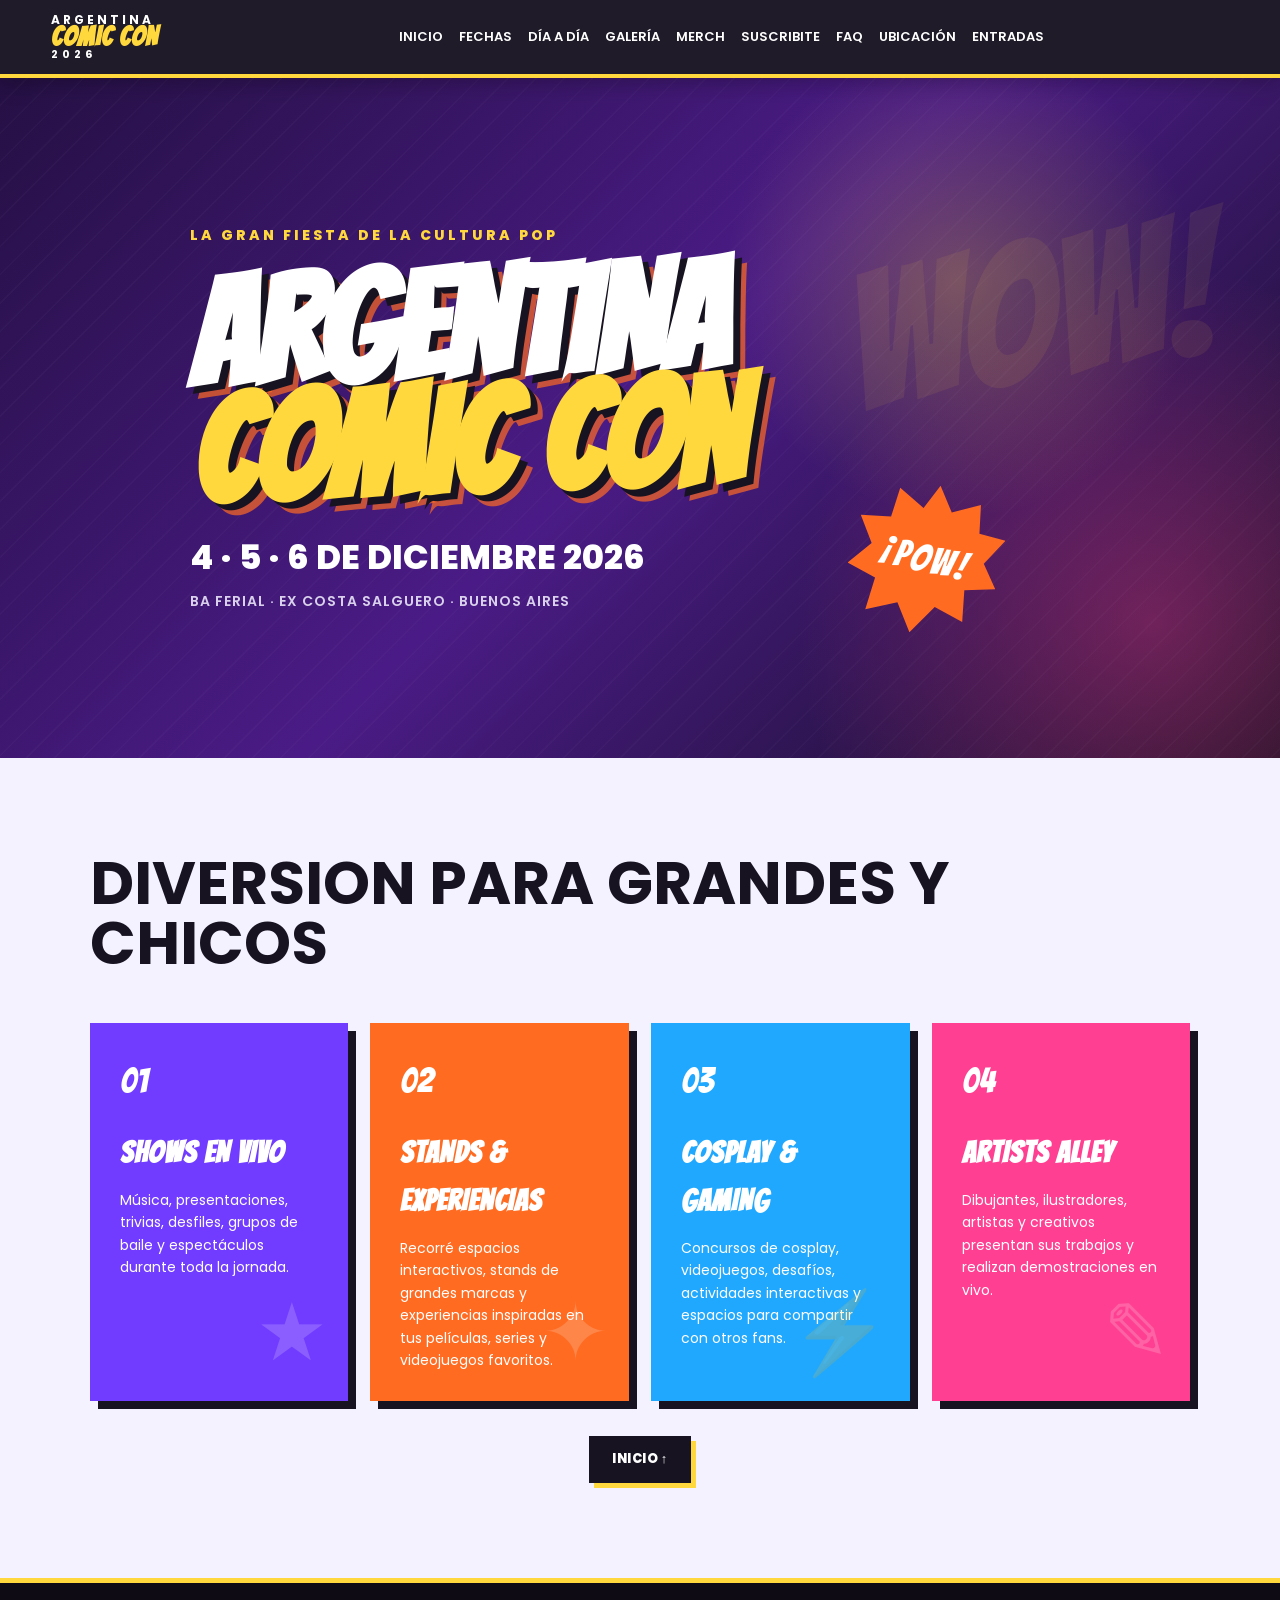
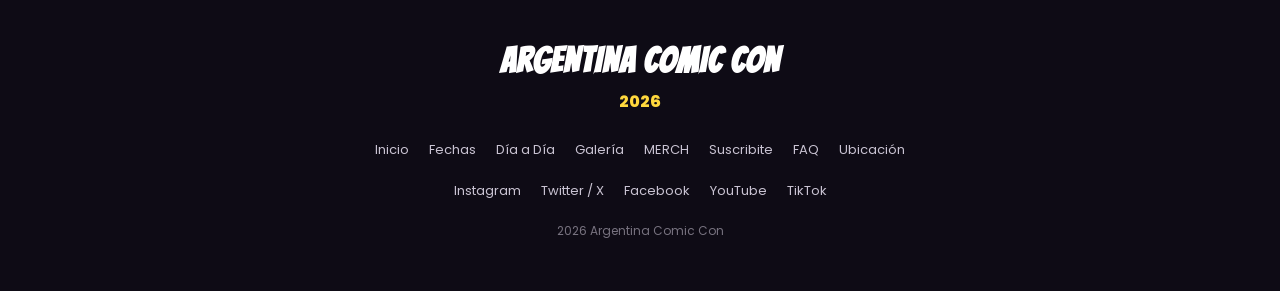
==== commit d94c464b: "parcialparcial parcialparcial" ====
--- a/index.html
+++ b/index.html
@@ -1,2231 +1,260 @@
+
 <!DOCTYPE html>
 <html lang="es">
+
 <head>
     <meta charset="UTF-8">
     <meta name="viewport" content="width=device-width, initial-scale=1.0">
+
     <title>Argentina Comic Con 2026</title>
+
     <link rel="preconnect" href="https://fonts.googleapis.com">
     <link rel="preconnect" href="https://fonts.gstatic.com" crossorigin>
+
     <link href="https://fonts.googleapis.com/css2?family=Bangers&family=Poppins:wght@300;400;500;600;700;800&display=swap" rel="stylesheet">
+
     <link rel="stylesheet" href="style.css">
-
 </head>
+
 <body>
 
-
+    <!-- ENCABEZADO Y MENÚ -->
 
     <header class="header">
 
-
-
-        <a href="#inicio" class="logo">
-
+        <a href="index.html" class="logo">
             <span>ARGENTINA</span>
-
             <strong>COMIC CON</strong>
-
             <small>2026</small>
-
         </a>
 
-
-
-
-
         <nav class="nav">
 
-            <a href="#inicio">Inicio</a>
-
-            <a href="#fechas">Fechas</a>
-
-            <a href="#dia-a-dia">Día a Día</a>
-
-            <a href="#galeria">Galería</a>
+            <a href="index.html">Inicio</a>
+
+            <a href="fechas.html">Fechas</a>
+
+            <a href="dia-a-dia.html">Día a Día</a>
+
+            <a href="galeria.html">Galería</a>
+
             <a href="merch.html">MERCH</a>
 
-            <a href="#suscribite">Suscribite</a>
-
-            <a href="#faq">FAQ</a>
-
-            <a href="#ubicacion">Ubicación</a>
-
-            <a href="#tienda">ENTRADAS</a>
+            <a href="suscribite.html">Suscribite</a>
+
+            <a href="faq.html">FAQ</a>
+
+            <a href="ubicacion.html">Ubicación</a>
+
+            <a href="fechas.html#tienda">ENTRADAS</a>
 
         </nav>
 
-
-
-
-
-
-
     </header>
 
 
-
-
-
     <main>
 
-
+        <!-- PORTADA PRINCIPAL -->
 
         <section id="inicio" class="hero">
 
-
-
             <div class="hero-overlay"></div>
 
-
-
             <div class="hero-content">
 
-
-
-                <p class="eyebrow">LA GRAN FIESTA DE LA CULTURA POP</p>
-
-
+                <p class="eyebrow">
+                    LA GRAN FIESTA DE LA CULTURA POP
+                </p>
 
                 <h1>
-
                     ARGENTINA
-
                     <span>COMIC CON</span>
-
                 </h1>
 
-
-
                 <p class="hero-date">
-
                     4 · 5 · 6 DE DICIEMBRE 2026
-
                 </p>
 
-
-
                 <p class="hero-location">
-
                     BA FERIAL · EX COSTA SALGUERO · BUENOS AIRES
-
                 </p>
 
-
-
-
-
-
-
-            <div class="comic-burst">
-
-                ¡POW!
+                <div class="comic-burst">
+                    ¡POW!
+                </div>
 
             </div>
 
-
-
         </section>
 
 
-
-
+        <!-- INFORMACIÓN GENERAL -->
 
         <section id="informacion" class="intro section">
 
-
-
             <div class="section-title">
 
-
-<h2 class="titulo-diversion titulo-animado">
-    DIVERSION PARA GRANDES Y CHICOS
-</h2>
-
+                <h2 class="titulo-diversion titulo-animado">
+                    DIVERSION PARA GRANDES Y CHICOS
+                </h2>
 
             </div>
 
 
-
             <div class="intro-grid">
 
-
-
                 <article class="info-card card-purple">
 
-
-
                     <div class="card-number">01</div>
 
-
-
                     <h3>SHOWS EN VIVO</h3>
 
-
-
-                    <p>
-
+                    <p>
                         Música, presentaciones, trivias, desfiles,
-
                         grupos de baile y espectáculos durante toda
-
                         la jornada.
-
-                    </p>
-
-
+                    </p>
 
                     <span class="card-icon">★</span>
 
-
-
-                </article>
-
-
-
+                </article>
 
 
                 <article class="info-card card-orange">
 
-
-
                     <div class="card-number">02</div>
 
-
-
                     <h3>STANDS & EXPERIENCIAS</h3>
 
-
-
-                    <p>
-
+                    <p>
                         Recorré espacios interactivos, stands de grandes
-
                         marcas y experiencias inspiradas en tus películas,
-
                         series y videojuegos favoritos.
-
-                    </p>
-
-
+                    </p>
 
                     <span class="card-icon">✦</span>
 
-
-
-                </article>
-
-
-
+                </article>
 
 
                 <article class="info-card card-blue">
 
-
-
                     <div class="card-number">03</div>
 
-
-
                     <h3>COSPLAY & GAMING</h3>
 
-
-
-                    <p>
-
+                    <p>
                         Concursos de cosplay, videojuegos, desafíos,
-
                         actividades interactivas y espacios para
-
                         compartir con otros fans.
-
-                    </p>
-
-
+                    </p>
 
                     <span class="card-icon">⚡</span>
 
-
-
-                </article>
-
-
-
+                </article>
 
 
                 <article class="info-card card-pink">
 
-
-
                     <div class="card-number">04</div>
 
-
-
                     <h3>ARTISTS ALLEY</h3>
 
-
-
-                    <p>
-
+                    <p>
                         Dibujantes, ilustradores, artistas y creativos
-
                         presentan sus trabajos y realizan demostraciones
-
                         en vivo.
-
-                    </p>
-
-
+                    </p>
 
                     <span class="card-icon">✎</span>
 
-
-
-                </article>
-
-
+                </article>
 
             </div>
 
 
-
-            <a href="#inicio" class="btn btn-back-top">INICIO ↑</a>
-
-
+            <a href="#inicio" class="btn btn-back-top">
+                INICIO ↑
+            </a>
 
         </section>
 
-
-
-
-
-        <section id="fechas" class="dates section dark-section">
-
-
-
-            <div class="section-title light-title">
-
-
-
-
-
-                <h2 class="titulo-dia titulo-animado">
-
-                    ELEGÍ TU
-
-                    <strong>DÍA</strong>
-
-                </h2>
-
-
-
-            </div>
-
-
-
-            <div class="dates-grid">
-
-
-
-
-
-                <article class="date-card">
-
-
-
-                    <div class="date-top">
-
-                        <span>VIERNES</span>
-
-                        <strong>04</strong>
-
-                    </div>
-
-
-
-                    <div class="date-content">
-
-
-
-                        <h3>DICIEMBRE</h3>
-
-
-
-                        <p class="time">
-
-                            14:00 — 21:00 HS
-
-                        </p>
-
-
-
-                        <p>
-
-                            Apertura de la convención, shows,
-
-                            paneles, exhibiciones y primeras
-
-                            actividades de cosplay.
-
-                        </p>
-
-
-
-                        <span class="price">
-
-                            DESDE $46.000
-
-                        </span>
-
-
-
-
-                    </div>
-
-
-
-                </article>
-
-
-
-
-
-                <article class="date-card featured-date">
-
-
-
-                    <div class="date-top">
-
-                        <span>SÁBADO</span>
-
-                        <strong>05</strong>
-
-                    </div>
-
-
-
-                    <div class="date-content">
-
-
-
-                        <h3>DICIEMBRE</h3>
-
-
-
-                        <p class="time">
-
-                            12:00 — 20:00 HS
-
-                        </p>
-
-
-
-                        <p>
-
-                            Una jornada completa de paneles,
-
-                            gaming, cosplay, Artists Alley,
-
-                            shows y experiencias.
-
-                        </p>
-
-
-
-                        <span class="price">
-
-                            DESDE $46.000
-
-                        </span>
-
-
-
-
-                    </div>
-
-
-
-                </article>
-
-
-
-
-
-                <article class="date-card">
-
-
-
-                    <div class="date-top">
-
-                        <span>DOMINGO</span>
-
-                        <strong>06</strong>
-
-                    </div>
-
-
-
-                    <div class="date-content">
-
-
-
-                        <h3>DICIEMBRE</h3>
-
-
-
-                        <p class="time">
-
-                            12:00 — 20:00 HS
-
-                        </p>
-
-
-
-                        <p>
-
-                            Gran cierre con concursos, actividades
-
-                            familiares, shows y las últimas
-
-                            experiencias de la edición.
-
-                        </p>
-
-
-
-                        <span class="price">
-
-                            DESDE $46.000
-
-                        </span>
-
-
-
-
-                    </div>
-
-
-
-                </article>
-
-
-
-            </div>
-
-
-
-            <a href="#inicio" class="btn btn-back-top">INICIO ↑</a>
-
-
-
-        </section>
-
-        
-<section id="tienda" class="tienda">
-
-    <div class="tienda-encabezado">
-
-        <p class="etiqueta-seccion">TU AVENTURA COMIENZA ACÁ</p>
-
-        <h2 class="titulo-entrada-titulo animado">CONSEGUÍ TU ENTRADA</h2>
-
-        <p>
-            Tres días de cultura pop, anime, cosplay y experiencias
-            que no te vas a querer perder.
+    </main>
+
+
+    <!-- PIE DE PÁGINA -->
+
+    <footer class="footer">
+
+        <div class="footer-logo">
+
+            <strong>ARGENTINA COMIC CON</strong>
+
+            <span>2026</span>
+
+        </div>
+
+
+        <div class="footer-links">
+
+            <a href="index.html">Inicio</a>
+
+            <a href="fechas.html">Fechas</a>
+
+            <a href="dia-a-dia.html">Día a Día</a>
+
+            <a href="galeria.html">Galería</a>
+
+            <a href="merch.html">MERCH</a>
+
+            <a href="suscribite.html">Suscribite</a>
+
+            <a href="faq.html">FAQ</a>
+
+            <a href="ubicacion.html">Ubicación</a>
+
+        </div>
+
+
+        <div class="socials">
+
+            <a href="https://www.instagram.com/argcomiccon/?hl=es">
+                Instagram
+            </a>
+
+            <a href="https://x.com/ArgComicCon">
+                Twitter / X
+            </a>
+
+            <a href="https://www.facebook.com/argcomiccon/?locale=es_LA">
+                Facebook
+            </a>
+
+            <a href="https://www.youtube.com/@ArgComicCon">
+                YouTube
+            </a>
+
+            <a href="https://www.tiktok.com/@argcomiccon">
+                TikTok
+            </a>
+
+        </div>
+
+
+        <p class="copyright">
+            2026 Argentina Comic Con
         </p>
 
-    </div>
-
-
-    <!-- TARJETAS DE ENTRADAS -->
-
-    <div class="entradas-contenedor">
-
-        <!-- DAY PASS -->
-
-        <article class="entrada-card entrada-comun">
-
-            <div class="entrada-ilustracion anime-comun">
-
-                <span class="anime-etiqueta">DAY PASS</span>
-
-                <span class="anime-efecto">¡POW!</span>
-
-                <div class="anime-personaje personaje-comun">
-                    <span>✦</span>
-                </div>
-
-                <p class="anime-texto">
-                    ONE DAY<br>ONE EPIC STORY
-                </p>
-
-            </div>
-
-            <div class="entrada-info">
-
-                <span class="entrada-tipo">ENTRADA COMÚN</span>
-
-                <h3>DAY PASS</h3>
-
-                <p class="entrada-descripcion">
-                    Elegí tu día favorito y viví la experiencia
-                    Argentina Comic Con.
-                </p>
-
-                <ul>
-                    <li>Acceso a 1 día del evento</li>
-                    <li>Stands y experiencias</li>
-                    <li>Shows y actividades</li>
-                </ul>
-
-                <p class="entrada-precio">$46.000</p>
-
-                <button
-                    type="button"
-                    class="btn-entrada agregar-carrito"
-                    data-id="daypass"
-                    data-nombre="DAY PASS"
-                    data-precio="46000">
-
-                    COMPRAR ENTRADA
-
-                </button>
-
-            </div>
-
-        </article>
-
-
-        <!-- GOLD PASS -->
-
-        <article class="entrada-card entrada-gold">
-
-            <div class="gold-destacado">
-                ✦ EDICIÓN ESPECIAL ✦
-            </div>
-
-            <div class="entrada-ilustracion anime-gold">
-
-                <span class="anime-etiqueta gold-texto">
-                    GOLD PASS
-                </span>
-
-                <span class="anime-efecto gold-efecto">
-                    GOLD
-                </span>
-
-                <div class="anime-personaje personaje-gold">
-                    <span>✦</span>
-                </div>
-
-                <p class="anime-texto gold-texto">
-                    THREE DAYS<br>LEGENDARY EXPERIENCE
-                </p>
-
-            </div>
-
-            <div class="entrada-info">
-
-                <span class="entrada-tipo gold-texto">
-                    PASE PREMIUM
-                </span>
-
-                <h3>GOLD PASS</h3>
-
-                <p class="entrada-descripcion">
-                    Tres días para vivir la Comic Con al máximo.
-                    Una entrada especial con diseño exclusivo.
-                </p>
-
-                <ul>
-                    <li>Acceso a los 3 días del evento</li>
-                    <li>Stands y experiencias</li>
-                    <li>Shows y actividades</li>
-                    <li>Diseño especial GOLD</li>
-                </ul>
-
-                <p class="entrada-precio gold-texto">
-                    $99.000
-                </p>
-
-                <button
-                    type="button"
-                    class="btn-entrada btn-gold agregar-carrito"
-                    data-id="goldpass"
-                    data-nombre="GOLD PASS"
-                    data-precio="99000">
-
-                    CONSEGUIR GOLD PASS
-
-                </button>
-
-            </div>
-
-        </article>
-
-    </div>
-
-
-    <!-- =================================
-         DATOS Y PAGO DE ENTRADAS
-    ================================== -->
-
-    <section class="checkout" id="datos-compra">
-
-        <div class="checkout-heading">
-
-            <p class="etiqueta-seccion">ASEGURÁ TU LUGAR</p>
-
-            <h2>FINALIZÁ TU COMPRA</h2>
-
-            <p>
-                Seguí los pasos y conseguí tus entradas
-                para Argentina Comic Con 2026.
-            </p>
-
-        </div>
-
-        <div class="checkout-grid">
-
-            <!-- RESUMEN -->
-
-            <div class="carrito-panel">
-
-                <h3>01. TU ENTRADA</h3>
-
-                <div id="carrito-vacio">
-                    Todavía no seleccionaste ninguna entrada.
-                </div>
-
-                <div id="carrito-lista"></div>
-
-                <label for="dia-pass">
-                    Día del evento (DAY PASS)
-                </label>
-
-                <select id="dia-pass">
-
-                    <option value="">Seleccioná un día</option>
-
-                    <option value="Viernes 4 de diciembre">
-                        Viernes 4 de diciembre
-                    </option>
-
-                    <option value="Sábado 5 de diciembre">
-                        Sábado 5 de diciembre
-                    </option>
-
-                    <option value="Domingo 6 de diciembre">
-                        Domingo 6 de diciembre
-                    </option>
-
-                </select>
-
-                <p class="carrito-total">
-                    TOTAL:
-                    <strong id="carrito-total">$0</strong>
-                </p>
-
-                <button
-                    type="button"
-                    class="btn-entrada vaciar-carrito"
-                    id="vaciar-carrito">
-
-                    VACIAR SELECCIÓN
-
-                </button>
-
-            </div>
-
-
-            <!-- FORMULARIO DE PAGO -->
-
-            <form class="compra-form" id="form-compra">
-
-                <h3>02. TUS DATOS</h3>
-
-                <label for="compra-nombre">
-                    Nombre y apellido
-                </label>
-
-                <input
-                    type="text"
-                    id="compra-nombre"
-                    name="nombre"
-                    required
-                >
-
-                <label for="compra-email">
-                    Correo electrónico
-                </label>
-
-                <input
-                    type="email"
-                    id="compra-email"
-                    name="email"
-                    required
-                >
-
-                <label for="compra-dni">
-                    DNI
-                </label>
-
-                <input
-                    type="text"
-                    id="compra-dni"
-                    name="dni"
-                    maxlength="8"
-                    required
-                >
-
-                <h3>03. MEDIO DE PAGO</h3>
-
-                <label for="medio-pago">
-                    Seleccioná tu tarjeta
-                </label>
-
-                <select id="medio-pago" name="tarjeta" required>
-
-                    <option value="">Seleccioná una tarjeta</option>
-
-                    <option value="Visa">Visa</option>
-
-                    <option value="Mastercard">Mastercard</option>
-
-                    <option value="American Express">
-                        American Express
-                    </option>
-
-                </select>
-
-                <label for="numero-tarjeta">
-                    Número de tarjeta
-                </label>
-
-                <input
-                    type="text"
-                    id="numero-tarjeta"
-                    name="numeroTarjeta"
-                    placeholder="Número de tarjeta"
-                    required
-                >
-
-                <label for="nombre-titular">
-                    Nombre del titular
-                </label>
-
-                <input
-                    type="text"
-                    id="nombre-titular"
-                    name="titular"
-                    required
-                >
-
-                <label for="cuotas">
-                    Cantidad de cuotas
-                </label>
-
-                <select id="cuotas" name="cuotas" required>
-
-                    <option value="1">1 pago</option>
-
-                    <option value="2">2 cuotas</option>
-
-                    <option value="3">3 cuotas sin interés</option>
-
-                </select>
-
-                <p id="mensaje-cuotas" class="aviso-demo">
-                    Visa y Mastercard: 3 cuotas sin interés.
-                    American Express: un solo pago.
-                </p>
-
-                <div class="resumen-pago">
-
-                    <p>Total de la compra:</p>
-
-                    <strong id="total-pago">$0</strong>
-
-                </div>
-
-                <button type="submit" class="btn-entrada">
-                    CONFIRMAR COMPRA
-                </button>
-
-                <p id="mensaje-compra"></p>
-
-            </form>
-
-        </div>
-
-    </section>
-
-
-    <!-- HISTORIAL DE COMPRAS -->
-
-    <section class="historial" id="mis-compras">
-
-        <div class="checkout-heading">
-
-            <p class="etiqueta-seccion">TUS PEDIDOS</p>
-
-            <h2>MIS COMPRAS</h2>
-
-            <p>
-                Acá vas a encontrar las entradas que compraste.
-            </p>
-
-        </div>
-
-        <div id="historial-lista">
-
-            <p>Todavía no tenés compras realizadas.</p>
-
-        </div>
-
-    </section>
-
-
-
-
-
-        </article>
-
-
-
-
-
-    </div>
-
-    </div>
-
-
-</section>
-
-
-
-
-
-        <section id="dia-a-dia" class="schedule section">
-
-
-
-            <div class="section-title">
-
-
-
-
-
-
-
-                <h2 class="titulo-diaadia-titulo animado">
-
-                    DÍA A
-
-                    <strong>DÍA</strong>
-
-                </h2>
-
-
-
-            </div>
-
-
-
-            <p class="section-intro">
-
-                Una programación especial pensada para disfrutar
-
-                cada jornada de la convención.
-
-            </p>
-
-
-
-            <div class="schedule-list">
-
-
-
-
-
-
-
-                <article class="schedule-day">
-
-
-
-                    <div class="day-heading purple">
-
-
-
-
-
-                        <div>
-
-                            <small>VIERNES</small>
-
-                            <h3>APERTURA</h3>
-
-                        </div>
-
-
-
-                    </div>
-
-
-
-                    <div class="events">
-
-
-
-                        <div class="event">
-
-                            <time>14:00</time>
-
-                            <div>
-
-                                <h4>Apertura de puertas</h4>
-
-                                <p>
-
-                                    Bienvenida y apertura oficial
-
-                                    de Argentina Comic Con 2026.
-
-                                </p>
-
-                            </div>
-
-                        </div>
-
-
-
-                        <div class="event">
-
-                            <time>15:00</time>
-
-                            <div>
-
-                                <h4>Recorrido inaugural</h4>
-
-                                <p>
-
-                                    Visitá Artists Alley, stands,
-
-                                    exhibiciones y espacios interactivos.
-
-                                </p>
-
-                            </div>
-
-                        </div>
-
-
-
-                        <div class="event">
-
-                            <time>16:00</time>
-
-                            <div>
-
-                                <h4>Panel: Cine y series</h4>
-
-                                <p>
-
-                                    Conversación especial sobre el futuro
-
-                                    de la cultura pop y el entretenimiento.
-
-                                </p>
-
-                            </div>
-
-                        </div>
-
-
-
-                        <div class="event">
-
-                            <time>17:30</time>
-
-                            <div>
-
-                                <h4>Cosplay — Primera ronda</h4>
-
-                                <p>
-
-                                    Primer desafío de cosplay
-
-                                    sobre el escenario principal.
-
-                                </p>
-
-                            </div>
-
-                        </div>
-
-
-
-                        <div class="event">
-
-                            <time>19:30</time>
-
-                            <div>
-
-                                <h4>Show de apertura</h4>
-
-                                <p>
-
-                                    Música y espectáculo para cerrar
-
-                                    la primera jornada.
-
-                                </p>
-
-                            </div>
-
-                        </div>
-
-
-
-                    </div>
-
-
-
-                </article>
-
-
-
-
-
-                <article class="schedule-day">
-
-
-
-                    <div class="day-heading orange">
-
-
-
-
-
-                        <div>
-
-                            <small>SÁBADO</small>
-
-                            <h3>EL GRAN DÍA</h3>
-
-                        </div>
-
-
-
-                    </div>
-
-
-
-                    <div class="events">
-
-
-
-                        <div class="event">
-
-                            <time>12:00</time>
-
-                            <div>
-
-                                <h4>Apertura</h4>
-
-                                <p>
-
-                                    Comienzo de la segunda jornada
-
-                                    y apertura de todas las áreas.
-
-                                </p>
-
-                            </div>
-
-                        </div>
-
-
-
-                        <div class="event">
-
-                            <time>13:00</time>
-
-                            <div>
-
-                                <h4>Taller de ilustración</h4>
-
-                                <p>
-
-                                    Técnicas para crear personajes
-
-                                    y desarrollar mundos propios.
-
-                                </p>
-
-                            </div>
-
-                        </div>
-
-
-
-                        <div class="event">
-
-                            <time>15:30</time>
-
-                            <div>
-
-                                <h4>Gaming Experience</h4>
-
-                                <p>
-
-                                    Torneos, desafíos y experiencias
-
-                                    interactivas para gamers.
-
-                                </p>
-
-                            </div>
-
-                        </div>
-
-
-
-                        <div class="event">
-
-                            <time>17:30</time>
-
-                            <div>
-
-                                <h4>Gran desfile de cosplay</h4>
-
-                                <p>
-
-                                    Los mejores personajes llegan
-
-                                    al escenario principal.
-
-                                </p>
-
-                            </div>
-
-                        </div>
-
-
-
-                        <div class="event">
-
-                            <time>19:00</time>
-
-                            <div>
-
-                                <h4>Show musical</h4>
-
-                                <p>
-
-                                    Música en vivo y espectáculo
-
-                                    para cerrar la jornada.
-
-                                </p>
-
-                            </div>
-
-                        </div>
-
-
-
-                    </div>
-
-
-
-                </article>
-
-
-
-
-
-
-
-                <article class="schedule-day">
-
-
-
-                    <div class="day-heading blue">
-
-
-
-
-
-                        <div>
-
-                            <small>DOMINGO</small>
-
-                            <h3>GRAN CIERRE</h3>
-
-                        </div>
-
-
-
-                    </div>
-
-
-
-                    <div class="events">
-
-
-
-                        <div class="event">
-
-                            <time>12:00</time>
-
-                            <div>
-
-                                <h4>Actividades familiares</h4>
-
-                                <p>
-
-                                    Juegos, experiencias y propuestas
-
-                                    para todas las edades.
-
-                                </p>
-
-                            </div>
-
-                        </div>
-
-
-
-                        <div class="event">
-
-                            <time>13:00</time>
-
-                            <div>
-
-                                <h4>Taller de cosplay</h4>
-
-                                <p>
-
-                                    Maquillaje, caracterización y
-
-                                    creación de accesorios.
-
-                                </p>
-
-                            </div>
-
-                        </div>
-
-
-
-                        <div class="event">
-
-                            <time>14:30</time>
-
-                            <div>
-
-                                <h4>El arte detrás de los mundos</h4>
-
-                                <p>
-
-                                    Charla sobre ilustración,
-
-                                    diseño y creación de personajes.
-
-                                </p>
-
-                            </div>
-
-                        </div>
-
-
-
-                        <div class="event">
-
-                            <time>16:00</time>
-
-                            <div>
-
-                                <h4>Final del concurso de cosplay</h4>
-
-                                <p>
-
-                                    La gran final con todos los
-
-                                    participantes seleccionados.
-
-                                </p>
-
-                            </div>
-
-                        </div>
-
-
-
-                        <div class="event">
-
-                            <time>18:00</time>
-
-                            <div>
-
-                                <h4>Show de cierre</h4>
-
-                                <p>
-
-                                    Último espectáculo de Argentina
-
-                                    Comic Con 2026.
-
-                                </p>
-
-                            </div>
-
-                        </div>
-
-
-
-                    </div>
-
-
-
-                </article>
-
-
-
-            </div>
-
-
-
-            <a href="#inicio" class="btn btn-back-top">INICIO ↑</a>
-
-
-
-        </section>
-
-
-
-
-
-        <section id="galeria" class="gallery section dark-section">
-
-
-
-            <div class="section-title light-title">
-
-
-
-
-
-                <h2 class="titulo-galeria-titulo animado">
-
-                    GALERÍA
-
-                    <strong>COMIC CON</strong>
-
-                </h2>
-
-
-
-            </div>
-
-
-
-            <p class="section-intro light-text">
-
-                Momentos, personajes y experiencias de la convención.
-
-            </p>
-
-
-
-            <div class="gallery-grid">
-
-
-
-                <div class="gallery-item">
-
-                    <img src="IMG/1.jpg" alt="Galería Comic Con 01">
-
-                </div>
-
-
-
-                <div class="gallery-item">
-
-                    <img src="IMG/2.jpg" alt="Galería Comic Con 02">
-
-
-
-                </div>
-
-
-
-                <div class="gallery-item">
-
-                    <img src="IMG/3.png" alt="Galería Comic Con 03">
-
-
-
-                </div>
-
-
-
-                <div class="gallery-item">
-
-                    <img src="IMG/4.jpg" alt="Galería Comic Con 04">
-
-
-
-                </div>
-
-
-
-                <div class="gallery-item">
-
-                    <img src="IMG/6.jpg" alt="Galería Comic Con 05">
-
-
-
-                </div>
-
-
-
-                <div class="gallery-item">
-
-                    <img src="IMG/7.jpg" alt="Galería Comic Con 06">
-
-
-
-                </div>
-
-
-
-                <div class="gallery-item">
-
-                    <img src="IMG/8.jpg" alt="Galería Comic Con 07">
-
-
-
-                </div>
-
-
-
-                <div class="gallery-item">
-
-                    <img src="IMG/9.jpg" alt="Galería Comic Con 08">
-
-
-
-                </div>
-
-
-
-                <div class="gallery-item">
-
-                    <img src="IMG/11.jpg" alt="Galería Comic Con 09">
-
-
-
-                </div>
-
-
-
-                <div class="gallery-item">
-
-                    <img src="IMG/12.jpg" alt="Galería Comic Con 10">
-
-
-
-                </div>
-
-
-
-                <div class="gallery-item">
-
-                    <img src="IMG/13.jpg" alt="Galería Comic Con 11">
-
-
-
-                </div>
-
-
-
-                <div class="gallery-item">
-
-                    <img src="IMG/14.jpg" alt="Galería Comic Con 12">
-
-
-
-                </div>
-
-
-
-                <div class="gallery-item">
-
-                    <img src="IMG/15.jpg" alt="Galería Comic Con 13">
-
-
-
-                </div>
-
-
-
-                <div class="gallery-item">
-
-                    <img src="IMG/16.jpg" alt="Galería Comic Con 14">
-
-
-
-                </div>
-
-
-
-                <div class="gallery-item">
-
-                    <img src="IMG/17.jpg" alt="Galería Comic Con 15">
-
-
-
-                </div>
-
-
-
-                <div class="gallery-item">
-
-                    <img src="IMG/18.jpg" alt="Galería Comic Con 16">
-
-
-
-                </div>
-
-
-
-                <div class="gallery-item">
-
-                    <img src="IMG/19.jpg" alt="Galería Comic Con 17">
-
-
-
-                </div>
-
-
-
-                <div class="gallery-item">
-
-                    <img src="IMG/27.jpg" alt="Galería Comic Con 18">
-
-
-
-                </div>
-
-
-
-                <div class="gallery-item">
-
-                    <img src="IMG/26.jpg" alt="Galería Comic Con 19">
-
-
-
-                </div>
-
-
-
-                <div class="gallery-item">
-
-                    <img src="IMG/24.jpg" alt="Galería Comic Con 20">
-
-
-
-                </div>
-
-
-
-            </div>
-
-
-
-            <a href="#inicio" class="btn btn-back-top">INICIO ↑</a>
-
-
-
-        </section>
-
-
-
-
-
-        <section id="suscribite" class="subscribe section">
-
-
-
-            <div class="subscribe-content">
-
-
-
-                <div class="section-title">
-
-
-
-
-
-
-
-                    <h2>
-
-                        SUSCRIBITE Y
-
-                        <strong>ENTERATE DE TODO</strong>
-
-                    </h2>
-
-
-
-                </div>
-
-
-
-                <p>
-
-                    Recibí novedades, anuncios y actualizaciones
-
-                    de Argentina Comic Con 2026.
-
-                </p>
-
-
-
-            </div>
-
-
-
-
-
-            <form class="subscribe-form">
-
-
-
-                <div class="form-group">
-
-                    <label for="nombre">Nombre y apellido</label>
-
-                    <input
-
-                        type="text"
-
-                        id="nombre"
-
-                        name="nombre"
-
-                        placeholder="Juan Pérez"
-
-                    >
-
-                </div>
-
-
-
-                <div class="form-group">
-
-                    <label for="dni">DNI</label>
-
-                    <input
-
-                        type="text"
-
-                        id="dni"
-
-                        name="dni"
-
-                        placeholder="12345678"
-
-                    >
-
-                </div>
-
-
-
-                <div class="form-group">
-
-                    <label for="domicilio">Domicilio</label>
-
-                    <input
-
-                        type="text"
-
-                        id="domicilio"
-
-                        name="domicilio"
-
-                        placeholder="Av. Corrientes 1234"
-
-                    >
-
-                </div>
-
-
-
-                <div class="form-group">
-
-                    <label for="celular">Nro. de celular</label>
-
-                    <input
-
-                        type="tel"
-
-                        id="celular"
-
-                        name="celular"
-
-                        placeholder="11 1234 5678"
-
-                    >
-
-                </div>
-
-
-
-                <div class="form-group full-width">
-
-                    <label for="email">Email</label>
-
-                    <input
-
-                        type="email"
-
-                        id="email"
-
-                        name="email"
-
-                        placeholder="tuemail@gmail.com"
-
-                    >
-
-                </div>
-
-
-
-                <button type="submit" class="btn btn-submit">
-
-                    ENVIAR
-
-                </button>
-
-
-
-            </form>
-
-
-
-            <a href="#inicio" class="btn btn-back-top">INICIO ↑</a>
-
-
-
-        </section>
-
-
-
-
-
-        <section id="faq" class="faq section">
-
-
-
-            <div class="section-title">
-
-
-
-
-
-
-
-                <h2>
-
-                    PREGUNTAS
-
-                    <strong>FRECUENTES</strong>
-
-                </h2>
-
-
-
-            </div>
-
-
-
-            <div class="faq-list">
-
-
-
-                <details>
-
-                    <summary>
-
-                        ¿Dónde se realiza Argentina Comic Con 2026?
-
-                        <span>+</span>
-
-                    </summary>
-
-
-
-                    <p>
-
-                        La convención se realiza en BA Ferial,
-
-                        ex Costa Salguero, en la Ciudad de Buenos Aires.
-
-                    </p>
-
-                </details>
-
-
-
-
-
-                <details>
-
-                    <summary>
-
-                        ¿Cuáles son los horarios?
-
-                        <span>+</span>
-
-                    </summary>
-
-
-
-                    <p>
-
-                        El viernes 4 de diciembre el evento funciona
-
-                        de 14:00 a 21:00 hs. El sábado 5 y domingo 6
-
-                        funciona de 12:00 a 20:00 hs.
-
-                    </p>
-
-                </details>
-
-
-
-
-
-                <details>
-
-                    <summary>
-
-                        ¿Dónde puedo comprar las entradas?
-
-                        <span>+</span>
-
-                    </summary>
-
-
-
-                    <p>
-
-                        Las entradas se comercializan a través del
-
-                        sistema oficial de venta indicado por la
-
-                        organización del evento.
-
-                    </p>
-
-                </details>
-
-
-
-
-
-                <details>
-
-                    <summary>
-
-                        ¿La convención se suspende si llueve?
-
-                        <span>+</span>
-
-                    </summary>
-
-
-
-                    <p>
-
-                        No. La organización informa que el evento
-
-                        no se cancela por lluvia.
-
-                    </p>
-
-                </details>
-
-
-
-
-
-                <details>
-
-                    <summary>
-
-                        ¿Qué actividades puedo encontrar?
-
-                        <span>+</span>
-
-                    </summary>
-
-
-
-                    <p>
-
-                        Hay shows, paneles, talleres, videojuegos,
-
-                        cosplay, exhibiciones, experiencias interactivas,
-
-                        Artists Alley, Meet & Greets y propuestas
-
-                        gastronómicas, entre otras actividades.
-
-                    </p>
-
-                </details>
-
-
-
-
-
-                <details>
-
-                    <summary>
-
-                        ¿Los Meet & Greet incluyen la entrada al evento?
-
-                        <span>+</span>
-
-                    </summary>
-
-
-
-                    <p>
-
-                        No. Los pases Meet & Greet y las entradas
-
-                        generales de la convención son productos
-
-                        diferentes.
-
-                    </p>
-
-                </details>
-
-
-
-            </div>
-
-
-
-            <a href="#inicio" class="btn btn-back-top">INICIO ↑</a>
-
-
-
-        </section>
-
-
-
-
-
-
-
-        <section id="ubicacion" class="location section dark-section">
-
-
-
-            <div class="section-title light-title">
-
-
-
-
-
-                <h2>
-
-                    ¿CÓMO
-
-                    <strong>LLEGAR?</strong>
-
-                </h2>
-
-
-
-            </div>
-
-
-
-            <div class="location-grid">
-
-
-
-                <div class="location-info">
-
-
-
-                    <div class="location-icon">
-
-                        📍
-
-                    </div>
-
-
-
-                    <h3>BA FERIAL</h3>
-
-
-
-                    <p>
-
-                        Ex Costa Salguero
-
-                    </p>
-
-
-
-                    <p>
-
-                        Av. Costanera Norte Rafael Obligado
-
-                        y Jerónimo Salguero
-
-                    </p>
-
-
-
-                    <p>
-
-                        Ciudad de Buenos Aires
-
-                    </p>
-
-
-
-                </div>
-
-
-
-
-
-                <div class="map-container">
-
-
-
-
-
-                    <iframe
-
-                        src="https://www.google.com/maps?q=Centro%20Costa%20Salguero%20Buenos%20Aires&output=embed"
-
-                        width="100%"
-
-                        height="450"
-
-                        style="border:0;"
-
-                        loading="lazy"
-
-                        title="Mapa BA Ferial">
-
-                    </iframe>
-
-
-
-                </div>
-
-
-
-            </div>
-
-
-
-            <a href="#inicio" class="btn btn-back-top">INICIO ↑</a>
-
-
-
-        </section>
-
-
-
-    </main>
-
-
-
-
-
-    <footer class="footer">
-
-
-
-        <div class="footer-logo">
-
-            <strong>ARGENTINA COMIC CON</strong>
-
-            <span>2026</span>
-
-        </div>
-
-
-
-        <div class="footer-links">
-
-
-
-            <a href="#inicio">Inicio</a>
-
-            <a href="#fechas">Fechas</a>
-
-            <a href="#dia-a-dia">Día a Día</a>
-
-            <a href="#galeria">Galería</a>
-
-            <a href="#suscribite">Suscribite</a>
-
-            <a href="#faq">FAQ</a>
-
-
-
-        </div>
-
-
-
-        <div class="socials">
-
-
-
-            <a href="https://www.instagram.com/argcomiccon/?hl=es">Instagram</a>
-
-            <a href="https://x.com/ArgComicCon">Twitter / X</a>
-
-            <a href="https://www.facebook.com/argcomiccon/?locale=es_LA">Facebook</a>
-
-            <a href="https://www.youtube.com/@ArgComicCon">YouTube</a>
-
-            <a href="https://www.tiktok.com/@argcomiccon">TikTok</a>
-
-
-
-        </div>
-
-
-
-        <p class="copyright">
-
-            2026 Argentina Comic Con&#x20;
-
-        </p>
-
-
-
     </footer>
 
-<script src="script.js"></script>
+
+    <!-- JAVASCRIPT -->
+
+    <script src="animaciones.js"></script>
+
+    <script src="script.js"></script>
 
 </body>
 
-</html>+</html>
--- a/style.css
+++ b/style.css
@@ -1646,4 +1646,121 @@
         transform: scale(1);
     }
 
+}
+/* ==========================================
+   CARRITO DE ENTRADAS
+========================================== */
+
+.carrito-entradas {
+    max-width: 900px;
+    margin: 60px auto;
+    padding: 35px;
+    background: #1b263b;
+    border: 2px solid #ffd60a;
+    border-radius: 15px;
+    box-shadow: 0 8px 25px rgba(0, 0, 0, 0.3);
+}
+
+.carrito-entradas h2 {
+    font-family: "Bangers", cursive;
+    font-size: 2.5rem;
+    color: #ffd60a;
+    text-align: center;
+    margin-bottom: 30px;
+}
+
+#carrito-items {
+    display: flex;
+    flex-direction: column;
+    gap: 15px;
+}
+
+.carrito-item {
+    display: flex;
+    align-items: center;
+    justify-content: space-between;
+    gap: 20px;
+    padding: 18px;
+    background: #0d1b2a;
+    border: 1px solid #415a77;
+    border-radius: 10px;
+}
+
+.carrito-item span {
+    color: #f8f9fa;
+    font-weight: 600;
+    flex: 1;
+}
+
+.carrito-item strong {
+    color: #ffd60a;
+    font-size: 1.1rem;
+}
+
+.carrito-item button {
+    padding: 9px 15px;
+    background: #d62828;
+    color: white;
+    border: none;
+    border-radius: 6px;
+    cursor: pointer;
+    font-family: "Poppins", sans-serif;
+    font-weight: 600;
+}
+
+.carrito-item button:hover {
+    background: #a4161a;
+}
+
+.carrito-total {
+    display: flex;
+    justify-content: space-between;
+    align-items: center;
+    margin-top: 30px;
+    padding-top: 20px;
+    border-top: 2px solid #415a77;
+    color: #f8f9fa;
+    font-size: 1.3rem;
+    font-weight: 700;
+}
+
+#carrito-total {
+    color: #ffd60a;
+    font-size: 1.6rem;
+}
+
+#btn-ir-compra {
+    display: block;
+    margin: 30px auto 0;
+    cursor: pointer;
+}
+
+#btn-ir-compra:disabled {
+    opacity: 0.5;
+    cursor: not-allowed;
+}
+
+
+/* ADAPTACIÓN PARA CELULARES */
+
+@media (max-width: 600px) {
+
+    .carrito-entradas {
+        margin: 35px 15px;
+        padding: 20px;
+    }
+
+    .carrito-item {
+        flex-wrap: wrap;
+        gap: 12px;
+    }
+
+    .carrito-item span {
+        min-width: 100%;
+    }
+
+    .carrito-total {
+        font-size: 1.1rem;
+    }
+
 }
